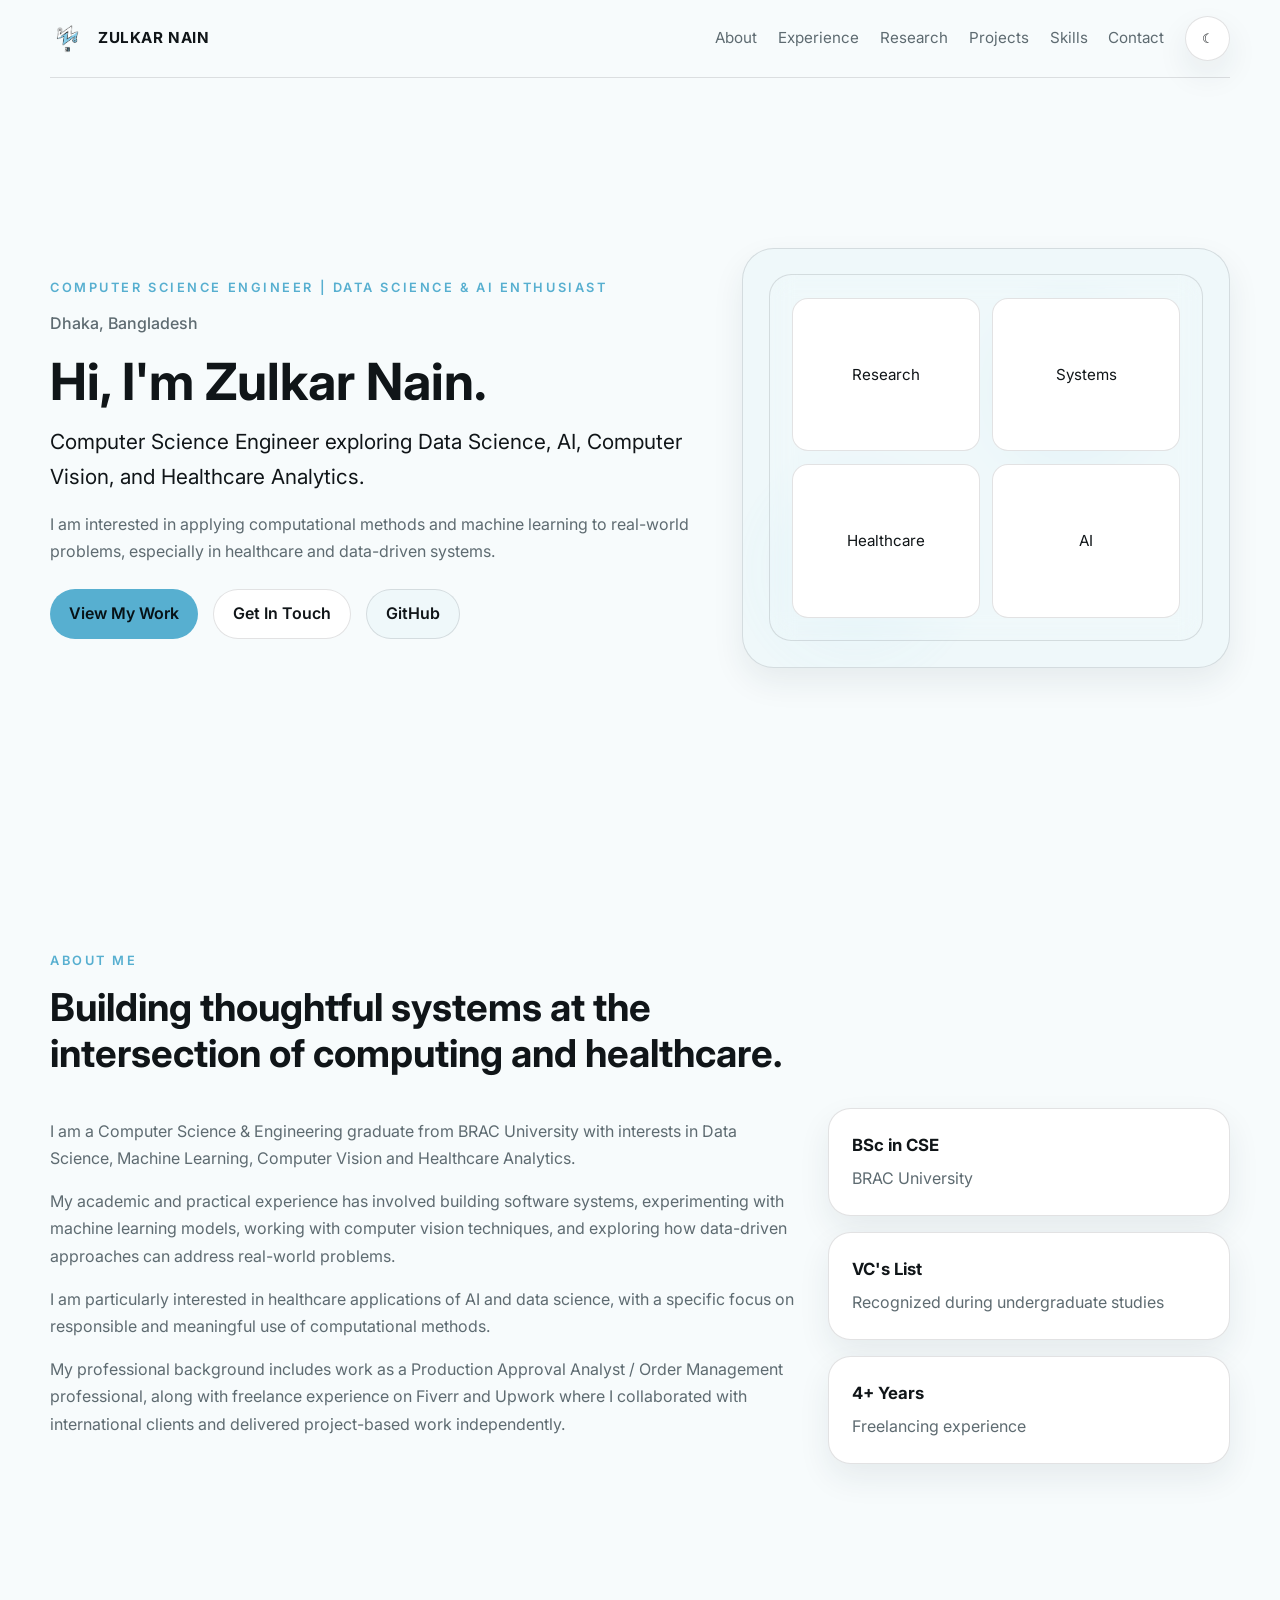
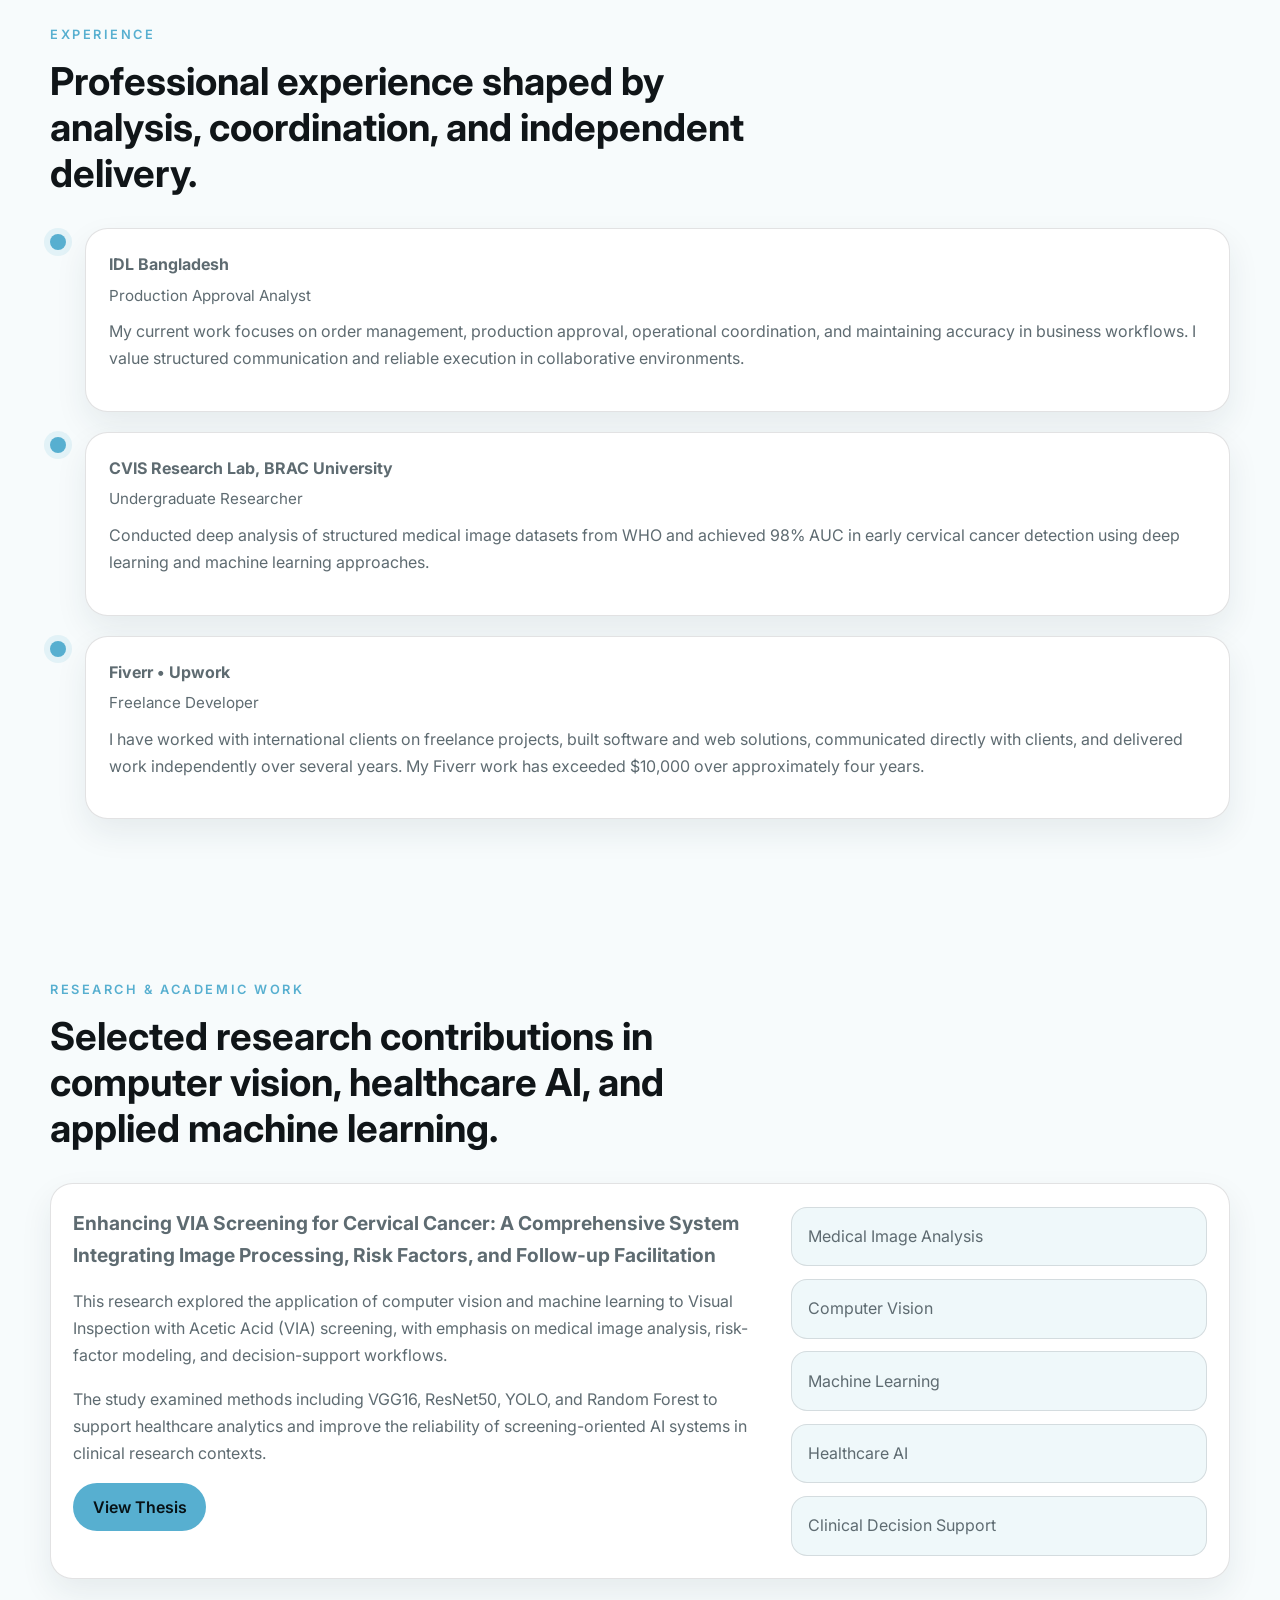
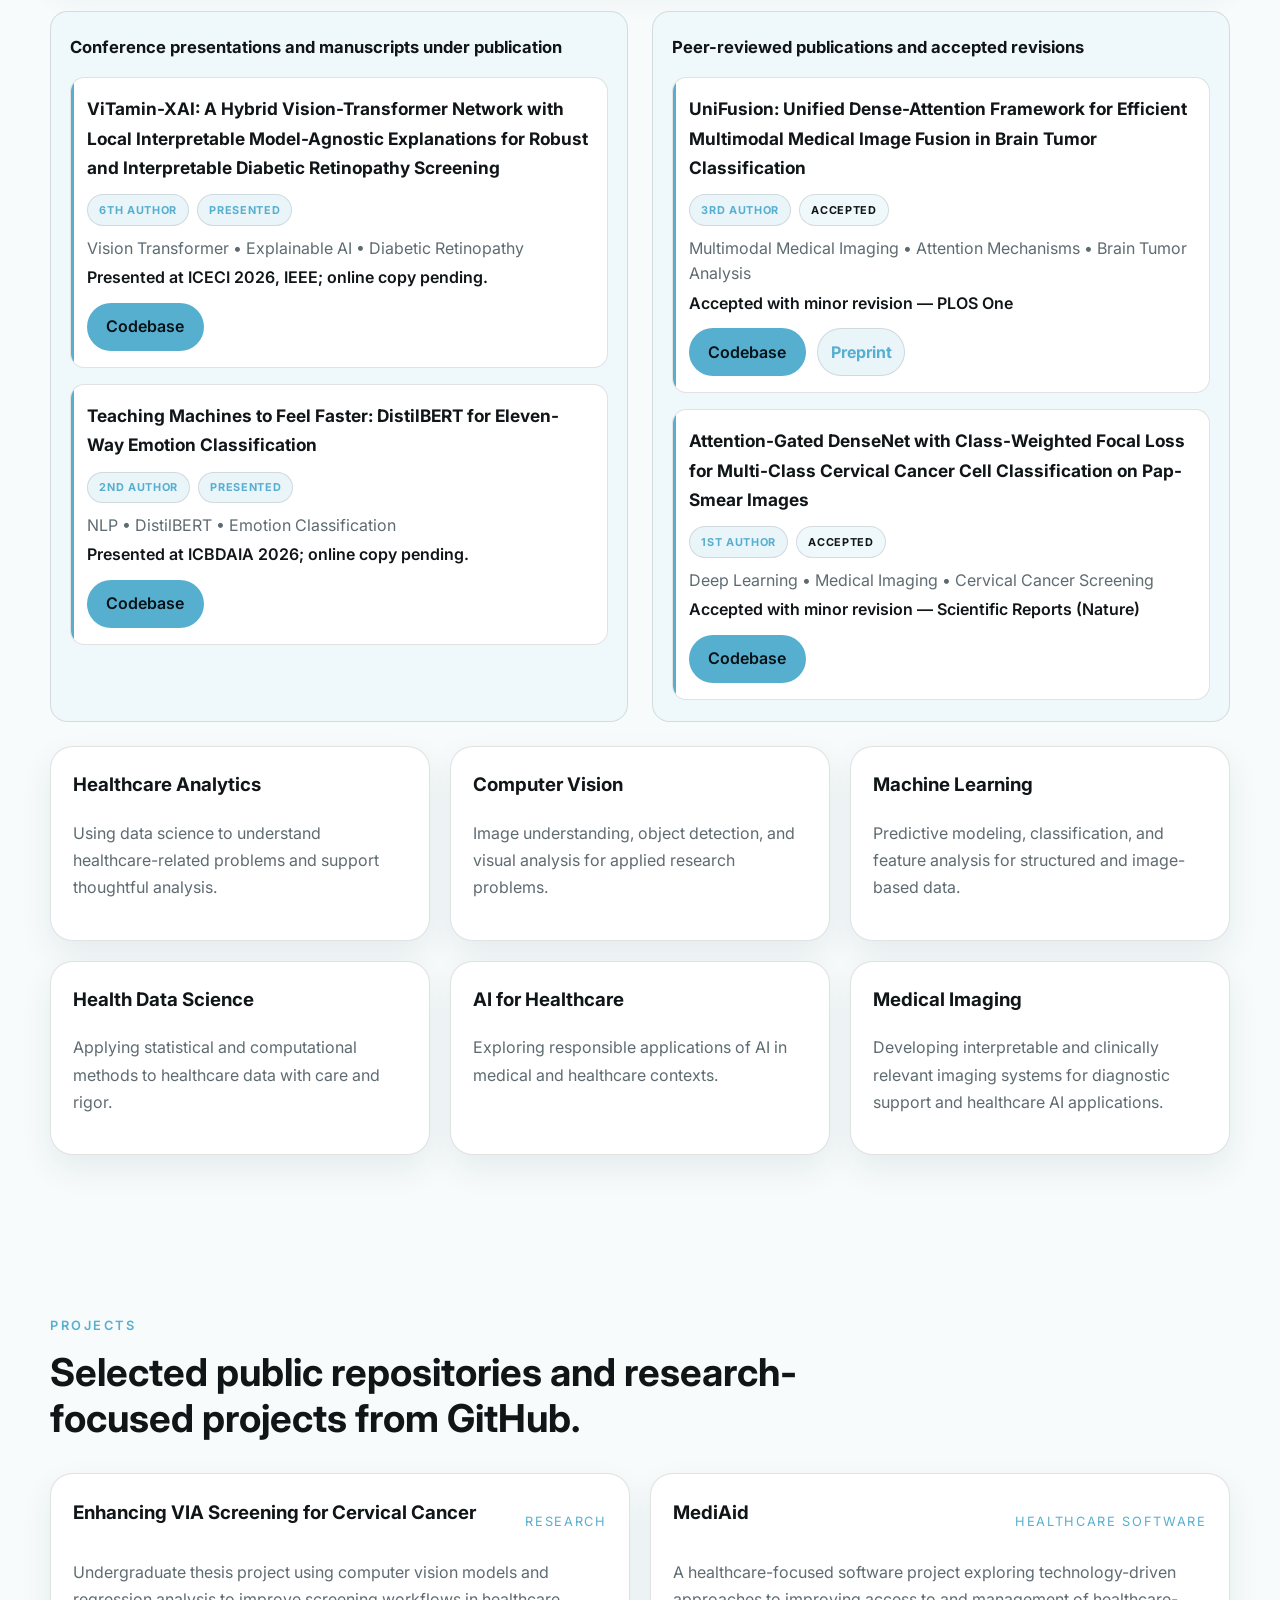
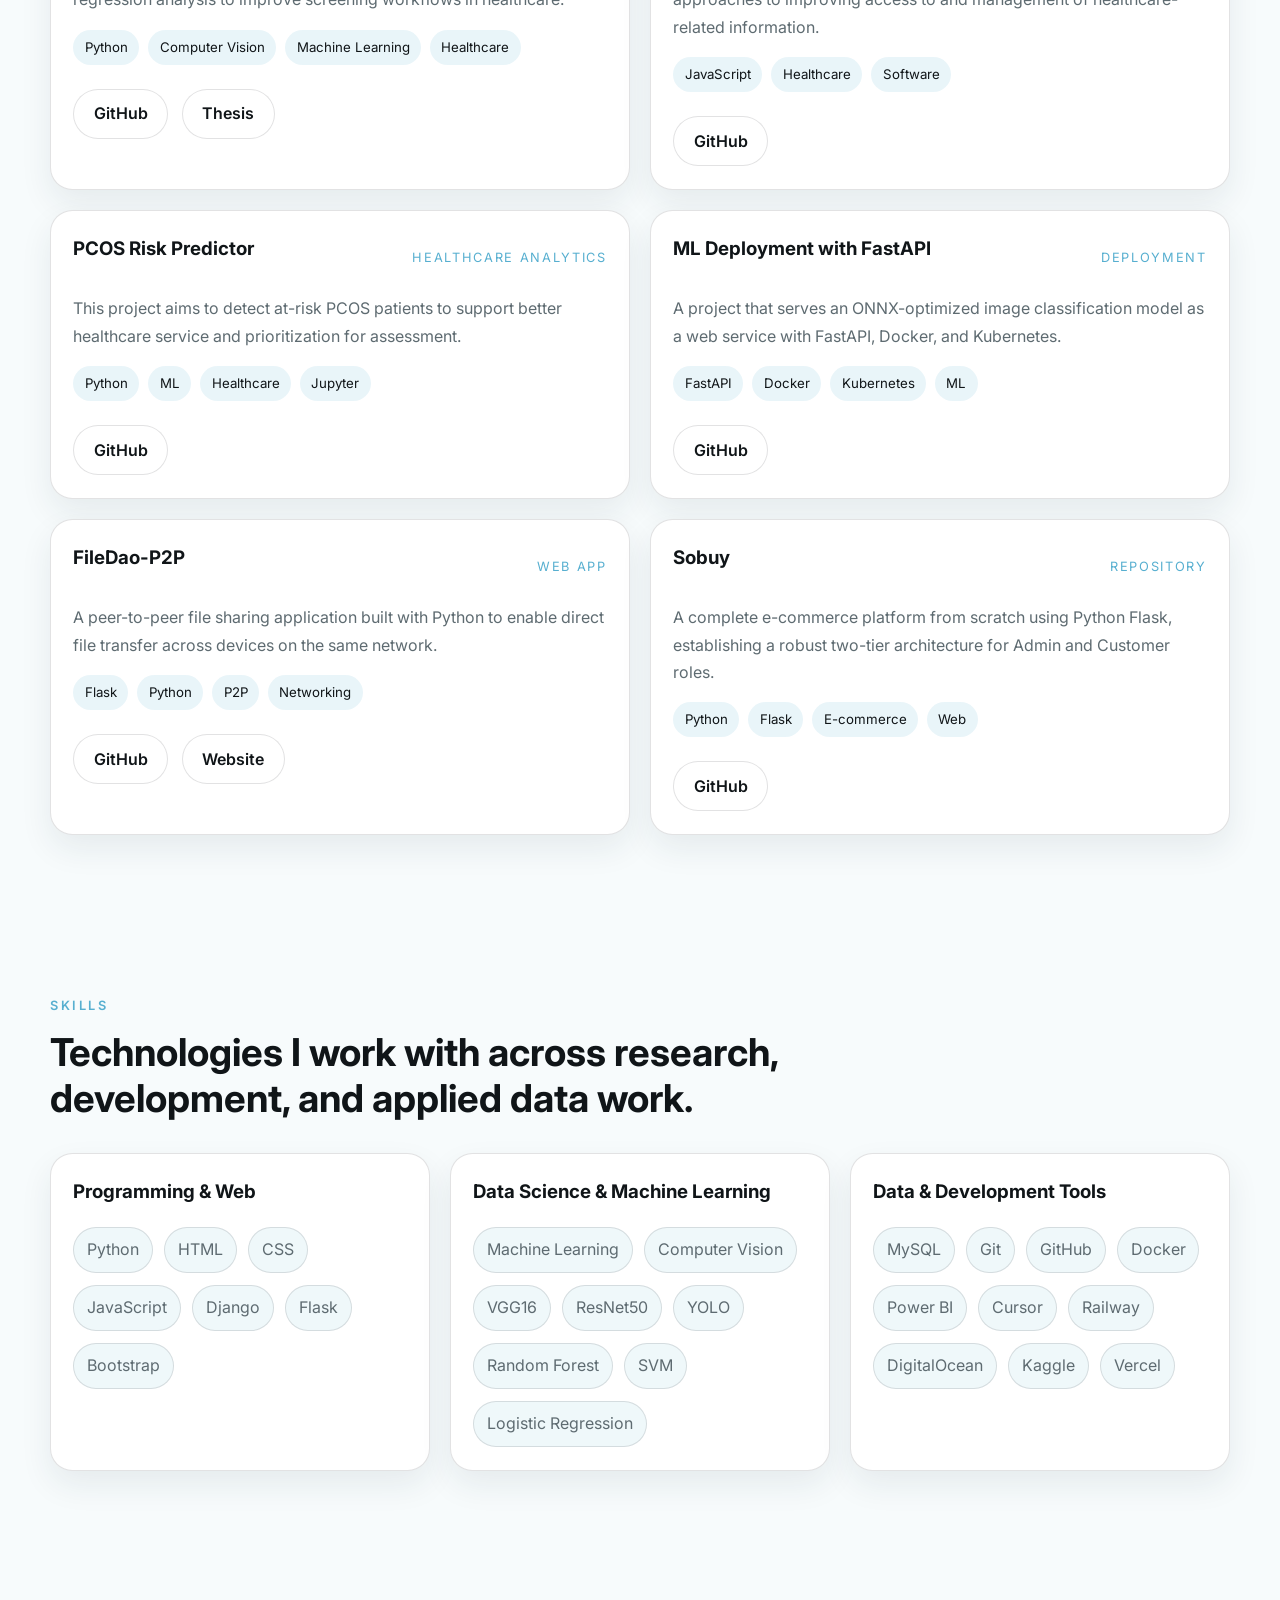
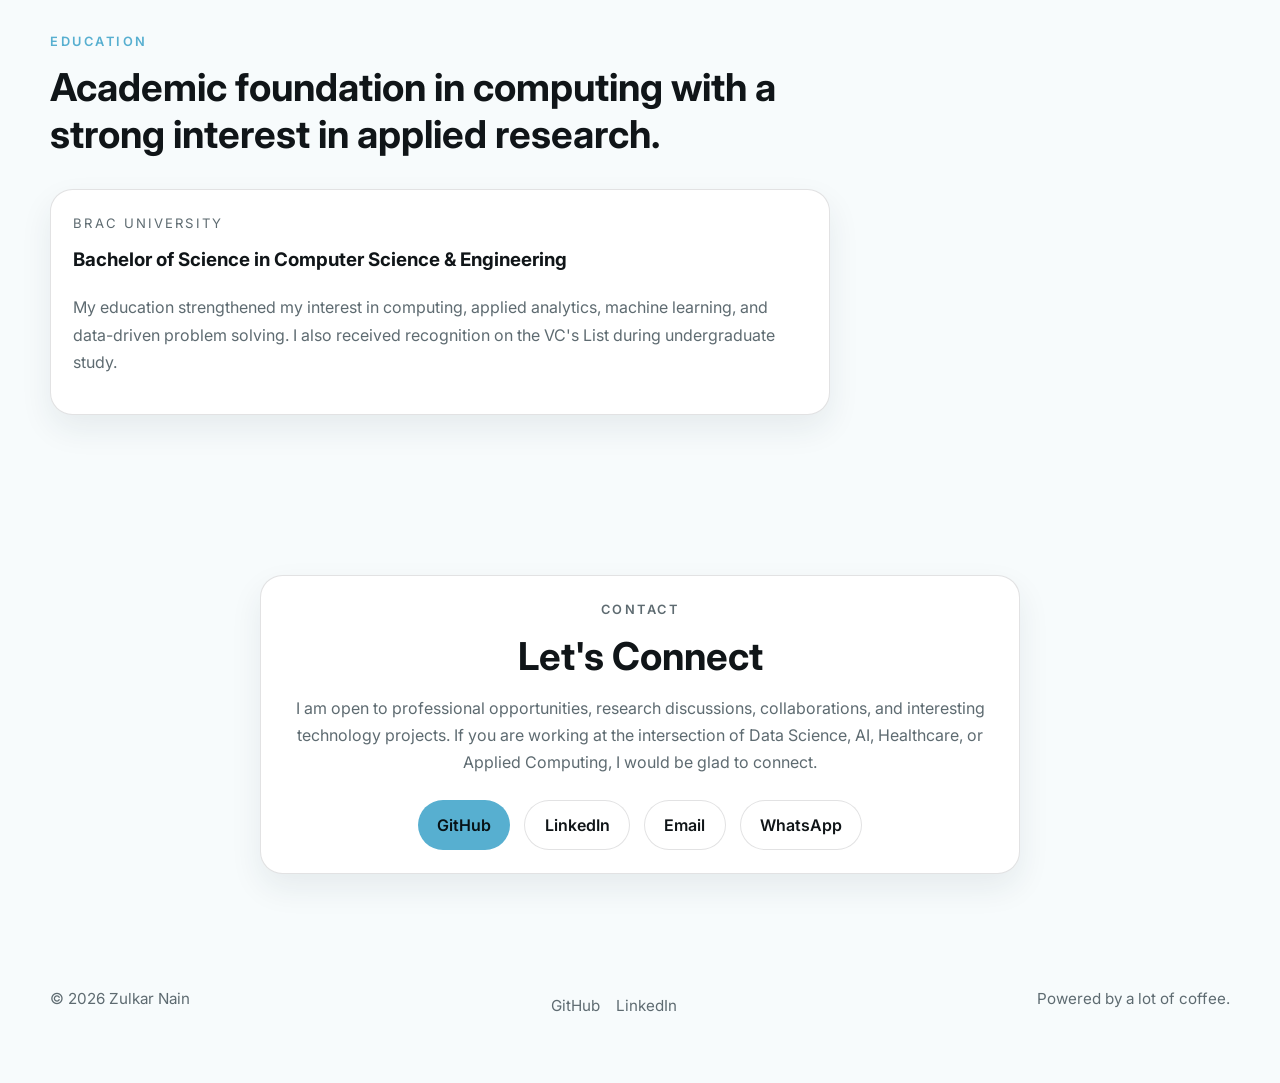
==== index.html @ 9cbb0bec "Minor bugs fixed" ====
<!DOCTYPE html>
<html lang="en">
  <head>

    <!-- Google tag (gtag.js) -->
    <script async src="https://www.googletagmanager.com/gtag/js?id=G-DD88MCBWYH"></script>

    <script>
      window.dataLayer = window.dataLayer || [];
      function gtag(){dataLayer.push(arguments);}
      gtag('js', new Date());
      gtag('config', 'G-DD88MCBWYH');
    </script>

    <meta charset="UTF-8" />
    <meta name="viewport" content="width=device-width, initial-scale=1.0" />
    <meta name="description" content="Personal portfolio of Zulkar Nain, a Computer Science Engineer interested in Data Science, Artificial Intelligence, Computer Vision and Healthcare Analytics." />
    <meta name="author" content="Zulkar Nain" />
    <meta name="robots" content="index,follow" />
    <meta name="theme-color" content="#0d1113" />
    <meta property="og:title" content="Zulkar Nain — Computer Science Engineer | Data Science & AI" />
    <meta property="og:description" content="Personal portfolio of Zulkar Nain, a Computer Science Engineer interested in Data Science, Artificial Intelligence, Computer Vision and Healthcare Analytics." />
    <meta property="og:type" content="website" />
    <meta property="og:url" content="https://zulkarnain.online/" />
    <meta property="og:site_name" content="Zulkar Nain" />
    <meta property="og:image" content="https://zulkarnain.online/assets/og-image.png" />
    <meta property="og:image:secure_url" content="https://zulkarnain.online/assets/og-image.png" />
    <meta property="og:image:type" content="image/png" />
    <meta property="og:image:width" content="1200" />
    <meta property="og:image:height" content="630" />
    <meta property="og:image:alt" content="Zulkar Nain portfolio preview" />
    <meta name="twitter:card" content="summary_large_image" />
    <meta name="twitter:title" content="Zulkar Nain — Computer Science Engineer | Data Science & AI" />
    <meta name="twitter:description" content="Personal portfolio of Zulkar Nain, a Computer Science Engineer interested in Data Science, Artificial Intelligence, Computer Vision and Healthcare Analytics." />
    <meta name="twitter:image" content="https://zulkarnain.online/assets/og-image.png" />
    <meta name="twitter:image:alt" content="Zulkar Nain portfolio preview" />
    <link rel="canonical" href="https://zulkarnain.online/" />
    <link rel="icon" type="image/png" href="assets/icons/zn-icon.png" />
    <link rel="apple-touch-icon" href="assets/icons/zn-icon.png" />
    <link rel="shortcut icon" href="assets/icons/zn-icon.png" />
    <link rel="preconnect" href="https://fonts.googleapis.com" />
    <link rel="preconnect" href="https://fonts.gstatic.com" crossorigin />
    <link href="https://fonts.googleapis.com/css2?family=Inter:wght@400;500;600;700;800&display=swap" rel="stylesheet" />
    <title>Zulkar Nain — Computer Science Engineer | Data Science & AI</title>
    <link rel="stylesheet" href="style.css" />
    <script type="application/ld+json">
      {
        "@context": "https://schema.org",
        "@type": "Person",
        "name": "Zulkar Nain",
        "jobTitle": "Computer Science Engineer",
        "description": "Computer Science Engineer interested in Data Science, Artificial Intelligence, Computer Vision and Healthcare Analytics.",
        "url": "https://zulkarnain.online/",
        "alumniOf": {
          "@type": "CollegeOrUniversity",
          "name": "BRAC University"
        },
        "knowsAbout": [
          "Data Science",
          "Machine Learning",
          "Artificial Intelligence",
          "Computer Vision",
          "Healthcare Analytics"
        ]
      }
    </script>
  </head>
  <body>
    <div class="site-shell">
      <header class="site-header">
        <a class="brand" href="#top" aria-label="Go to top of the page">
          <img class="brand__mark" src="assets/icons/zn-icon.png" alt="Zulkar Nain logo" />
          <span>Zulkar Nain</span>
        </a>
        <button class="menu-toggle" type="button" aria-expanded="false" aria-controls="site-nav" aria-label="Toggle navigation">
          <span></span>
          <span></span>
          <span></span>
        </button>
        <nav class="site-nav" id="site-nav" aria-label="Primary navigation">
          <a href="#about">About</a>
          <a href="#experience">Experience</a>
          <a href="#research">Research</a>
          <a href="#projects">Projects</a>
          <a href="#skills">Skills</a>
          <a href="#contact">Contact</a>
          <button class="theme-toggle" type="button" aria-label="Toggle theme">
            <span class="theme-toggle__icon">☀︎</span>
          </button>
        </nav>
      </header>

      <main id="main-content" tabindex="-1">
        <section class="hero section">
          <div class="hero__content fade-in">
            <p class="eyebrow">Computer Science Engineer | Data Science &amp; AI Enthusiast</p>
            <p class="hero__location">Dhaka, Bangladesh</p>
            <h1>Hi, I'm Zulkar Nain.</h1>
            <p class="hero__lead">Computer Science Engineer exploring Data Science, AI, Computer Vision, and Healthcare Analytics.</p>
            <p class="hero__description">
              I am interested in applying computational methods and machine learning to real-world problems, especially in healthcare and data-driven systems.
            </p>
            <div class="hero__actions">
              <a class="button button--primary" href="#research">View My Work</a>
              <a class="button button--ghost" href="#contact">Get In Touch</a>
              <a class="button button--icon" href="https://github.com/zulkar-nain" target="_blank" rel="noreferrer">GitHub</a>
            </div>
          </div>
          <div class="hero__art fade-in" aria-hidden="true">
            <div class="orb orb--one"></div>
            <div class="orb orb--two"></div>
            <div class="grid-card">
              <div class="grid-card__inner">
                <span>Research</span>
                <span>Systems</span>
                <span>Healthcare</span>
                <span>AI</span>
              </div>
            </div>
          </div>
        </section>

        <section id="about" class="section about">
          <div class="section-heading fade-in">
            <p class="eyebrow">About Me</p>
            <h2>Building thoughtful systems at the intersection of computing and healthcare.</h2>
          </div>
          <div class="about__content">
            <div class="about__text fade-in">
              <p>
                I am a Computer Science &amp; Engineering graduate from BRAC University with interests in Data Science, Machine Learning, Computer Vision and Healthcare Analytics.
              </p>
              <p>
                My academic and practical experience has involved building software systems, experimenting with machine learning models, working with computer vision techniques, and exploring how data-driven approaches can address real-world problems.
              </p>
              <p>
                I am particularly interested in healthcare applications of AI and data science, with a specific focus on responsible and meaningful use of computational methods.
              </p>
              <p>
                My professional background includes work as a Production Approval Analyst / Order Management professional, along with freelance experience on Fiverr and Upwork where I collaborated with international clients and delivered project-based work independently.
              </p>
            </div>
            <div class="about__stats fade-in" aria-label="Key achievements">
              <article>
                <h3>BSc in CSE</h3>
                <p>BRAC University</p>
              </article>
              <article>
                <h3>VC's List</h3>
                <p>Recognized during undergraduate studies</p>
              </article>
              <article>
                <h3>4+ Years</h3>
                <p>Freelancing experience</p>
              </article>

            </div>
          </div>
        </section>

        <section id="experience" class="section experience">
          <div class="section-heading fade-in">
            <p class="eyebrow">Experience</p>
            <h2>Professional experience shaped by analysis, coordination, and independent delivery.</h2>
          </div>
          <div class="timeline">
            <article class="timeline__item fade-in">
              <div class="timeline__marker"></div>
              <div class="timeline__content">
                <p class="timeline__role">IDL Bangladesh</p>
                <p class="timeline__meta">Production Approval Analyst</p>
                <p>
                  My current work focuses on order management, production approval, operational coordination, and maintaining accuracy in business workflows. I value structured communication and reliable execution in collaborative environments.
                </p>
              </div>
            </article>
            <article class="timeline__item fade-in">
              <div class="timeline__marker"></div>
              <div class="timeline__content">
                <p class="timeline__role">CVIS Research Lab, BRAC University</p>
                <p class="timeline__meta">Undergraduate Researcher</p>
                <p>
                  Conducted deep analysis of structured medical image datasets from WHO and achieved 98% AUC in early cervical cancer detection using deep learning and machine learning approaches.
                </p>
              </div>
            </article>
            <article class="timeline__item fade-in">
              <div class="timeline__marker"></div>
              <div class="timeline__content">
                <p class="timeline__role">Fiverr • Upwork</p>
                <p class="timeline__meta">Freelance Developer</p>
                <p>
                  I have worked with international clients on freelance projects, built software and web solutions, communicated directly with clients, and delivered work independently over several years. My Fiverr work has exceeded $10,000 over approximately four years.
                </p>
              </div>
            </article>
          </div>
        </section>

        <section id="research" class="section research">
          <div class="section-heading fade-in">
            <p class="eyebrow">Research &amp; Academic Work</p>
            <h2>Selected research contributions in computer vision, healthcare AI, and applied machine learning.</h2>
          </div>
          <div class="research__hero fade-in">
            <div class="research__text">
              <p class="research__title">Enhancing VIA Screening for Cervical Cancer: A Comprehensive System Integrating Image Processing, Risk Factors, and Follow-up Facilitation</p>
              <p>
                This research explored the application of computer vision and machine learning to Visual Inspection with Acetic Acid (VIA) screening, with emphasis on medical image analysis, risk-factor modeling, and decision-support workflows.
              </p>
              <p>
                The study examined methods including VGG16, ResNet50, YOLO, and Random Forest to support healthcare analytics and improve the reliability of screening-oriented AI systems in clinical research contexts.
              </p>
              <a class="button button--primary" href="https://hdl.handle.net/10361/25092" target="_blank" rel="noreferrer">View Thesis</a>
            </div>
            <div class="research__pillars" aria-label="Research focus areas">
              <div>Medical Image Analysis</div>
              <div>Computer Vision</div>
              <div>Machine Learning</div>
              <div>Healthcare AI</div>
              <div>Clinical Decision Support</div>
            </div>
          </div>

          <div class="research__publications fade-in">
            <div class="publication-group">
              <h3>Conference presentations and manuscripts under publication</h3>
              <ul class="publication-list">
                <li>
                  <div class="publication-item__header">
                    <strong>ViTamin-XAI: A Hybrid Vision-Transformer Network with Local Interpretable Model-Agnostic Explanations for Robust and Interpretable Diabetic Retinopathy Screening</strong>
                    <div class="publication-item__meta">
                      <span class="publication-item__role">6th Author</span>
                      <span class="publication-item__status">Presented</span>
                    </div>
                  </div>
                  <p>Vision Transformer • Explainable AI • Diabetic Retinopathy</p>
                  <em>Presented at ICECI 2026, IEEE; online copy pending.</em>
                  <div class="publication-item__actions">
                    <a class="button button--primary" href="https://github.com/zulkar-nain/Diabetic-Retinopathy-Screening" target="_blank" rel="noreferrer">Codebase</a>
                  </div>
                </li>
                <li>
                  <div class="publication-item__header">
                    <strong>Teaching Machines to Feel Faster: DistilBERT for Eleven-Way Emotion Classification</strong>
                    <div class="publication-item__meta">
                      <span class="publication-item__role">2nd Author</span>
                      <span class="publication-item__status">Presented</span>
                    </div>
                  </div>
                  <p>NLP • DistilBERT • Emotion Classification</p>
                  <em>Presented at ICBDAIA 2026; online copy pending.</em>
                  <div class="publication-item__actions">
                    <a class="button button--primary" href="https://github.com/zulkar-nain/Eleven-Way-Emotion-Classification" target="_blank" rel="noreferrer">Codebase</a>
                  </div>
                </li>
              </ul>
            </div>

            <div class="publication-group">
              <h3>Peer-reviewed publications and accepted revisions</h3>
              <ul class="publication-list">
                <li>
                  <div class="publication-item__header">
                    <strong>UniFusion: Unified Dense-Attention Framework for Efficient Multimodal Medical Image Fusion in Brain Tumor Classification</strong>
                    <div class="publication-item__meta">
                      <span class="publication-item__role">3rd Author</span>
                      <span class="publication-item__status publication-item__status--accepted">Accepted</span>
                    </div>
                  </div>
                  <p>Multimodal Medical Imaging • Attention Mechanisms • Brain Tumor Analysis</p>
                  <em>Accepted with minor revision — PLOS One</em>
                  <div class="publication-item__actions">
                    <a class="button button--primary" href="https://github.com/zulkar-nain/Unified-Dense-Attention-Framework" target="_blank" rel="noreferrer">Codebase</a>
                    <a href="https://www.researchgate.net/publication/410612940_UniFusion_Unified_dense-attention_framework_for_efficient_multimodal_medical_image_fusion_in_brain_tumor_classification" target="_blank" rel="noreferrer">Preprint</a>
                  </div>
                </li>
                <li>
                  <div class="publication-item__header">
                    <strong>Attention-Gated DenseNet with Class-Weighted Focal Loss for Multi-Class Cervical Cancer Cell Classification on Pap-Smear Images</strong>
                    <div class="publication-item__meta">
                      <span class="publication-item__role">1st Author</span>
                      <span class="publication-item__status publication-item__status--accepted">Accepted</span>
                    </div>
                  </div>
                  <p>Deep Learning • Medical Imaging • Cervical Cancer Screening</p>
                  <em>Accepted with minor revision — Scientific Reports (Nature)</em>
                  <div class="publication-item__actions">
                    <a class="button button--primary" href="https://github.com/zulkar-nain/Cervical-Cancer-Cell-Classification-on-Pap-Smear-Images" target="_blank" rel="noreferrer">Codebase</a>
                  </div>
                </li>
              </ul>
            </div>
          </div>
          <div class="research__stack">
            <div class="interest-grid">
            <article class="interest-card fade-in">
              <h3>Healthcare Analytics</h3>
              <p>Using data science to understand healthcare-related problems and support thoughtful analysis.</p>
            </article>
            <article class="interest-card fade-in">
              <h3>Computer Vision</h3>
              <p>Image understanding, object detection, and visual analysis for applied research problems.</p>
            </article>
            <article class="interest-card fade-in">
              <h3>Machine Learning</h3>
              <p>Predictive modeling, classification, and feature analysis for structured and image-based data.</p>
            </article>
            <article class="interest-card fade-in">
              <h3>Health Data Science</h3>
              <p>Applying statistical and computational methods to healthcare data with care and rigor.</p>
            </article>
            <article class="interest-card fade-in">
              <h3>AI for Healthcare</h3>
              <p>Exploring responsible applications of AI in medical and healthcare contexts.</p>
            </article>
            <article class="interest-card fade-in">
              <h3>Medical Imaging</h3>
              <p>Developing interpretable and clinically relevant imaging systems for diagnostic support and healthcare AI applications.</p>
            </article>
            </div>
          </div>
        </section>

        <section id="projects" class="section projects">
          <div class="section-heading fade-in">
            <p class="eyebrow">Projects</p>
            <h2>Selected public repositories and research-focused projects from GitHub.</h2>
          </div>
          <div class="project-grid">
            <article class="project-card fade-in">
              <div class="project-card__top">
                <h3>Enhancing VIA Screening for Cervical Cancer</h3>
                <span>Research</span>
              </div>
              <p>Undergraduate thesis project using computer vision models and regression analysis to improve screening workflows in healthcare.</p>
              <div class="project-card__tags">
                <span>Python</span><span>Computer Vision</span><span>Machine Learning</span><span>Healthcare</span>
              </div>
              <div class="project-card__actions">
                <a class="button button--ghost" href="https://github.com/zulkar-nain/Enhancing-VIA-screening-for-cervical-cancer" target="_blank" rel="noreferrer">GitHub</a>
                <a class="button button--ghost" href="https://hdl.handle.net/10361/25092" target="_blank" rel="noreferrer">Thesis</a>
              </div>
            </article>

            <article class="project-card fade-in">
              <div class="project-card__top">
                <h3>MediAid</h3>
                <span>Healthcare Software</span>
              </div>
              <p>A healthcare-focused software project exploring technology-driven approaches to improving access to and management of healthcare-related information.</p>
              <div class="project-card__tags">
                <span>JavaScript</span><span>Healthcare</span><span>Software</span>
              </div>
              <div class="project-card__actions">
                <a class="button button--ghost" href="https://github.com/zulkar-nain/MediAid" target="_blank" rel="noreferrer">GitHub</a>
              </div>
            </article>
            <article class="project-card fade-in">
              <div class="project-card__top">
                <h3>PCOS Risk Predictor</h3>
                <span>Healthcare Analytics</span>
              </div>
              <p>This project aims to detect at-risk PCOS patients to support better healthcare service and prioritization for assessment.</p>
              <div class="project-card__tags">
                <span>Python</span><span>ML</span><span>Healthcare</span><span>Jupyter</span>
              </div>
              <div class="project-card__actions">
                <a class="button button--ghost" href="https://github.com/zulkar-nain/PCOS-Risk-Predictor-Identifying-At-Risk-Individuals" target="_blank" rel="noreferrer">GitHub</a>
              </div>
            </article>
            <article class="project-card fade-in">
              <div class="project-card__top">
                <h3>ML Deployment with FastAPI</h3>
                <span>Deployment</span>
              </div>
              <p>A project that serves an ONNX-optimized image classification model as a web service with FastAPI, Docker, and Kubernetes.</p>
              <div class="project-card__tags">
                <span>FastAPI</span><span>Docker</span><span>Kubernetes</span><span>ML</span>
              </div>
              <div class="project-card__actions">
                <a class="button button--ghost" href="https://github.com/zulkar-nain/ml-deployment-k8s-fastapi" target="_blank" rel="noreferrer">GitHub</a>
              </div>
            </article>
            <article class="project-card fade-in">
              <div class="project-card__top">
                <h3>FileDao-P2P</h3>
                <span>Web App</span>
              </div>
              <p>A peer-to-peer file sharing application built with Python to enable direct file transfer across devices on the same network.</p>
              <div class="project-card__tags">
                <span>Flask</span><span>Python</span><span>P2P</span><span>Networking</span>
              </div>
              <div class="project-card__actions">
                <a class="button button--ghost" href="https://github.com/zulkar-nain/FileDao-P2P" target="_blank" rel="noreferrer">GitHub</a>
                <a class="button button--ghost" href="https://filedao.online/" target="_blank" rel="noreferrer">Website</a>
              </div>
            </article>
            <article class="project-card fade-in">
              <div class="project-card__top">
                <h3>Sobuy</h3>
                <span>Repository</span>
              </div>
              <p>A complete e-commerce platform from scratch using Python Flask, establishing a robust two-tier architecture for Admin and Customer roles.</p>
              <div class="project-card__tags">
                <span>Python</span><span>Flask</span><span>E-commerce</span><span>Web</span>
              </div>
              <div class="project-card__actions">
                <a class="button button--ghost" href="https://github.com/zulkar-nain/sobuy" target="_blank" rel="noreferrer">GitHub</a>
              </div>
            </article>
          </div>
        </section>

        <section id="skills" class="section skills">
          <div class="section-heading fade-in">
            <p class="eyebrow">Skills</p>
            <h2>Technologies I work with across research, development, and applied data work.</h2>
          </div>
          <div class="skills__grid">
            <article class="skill-group fade-in">
              <h3>Programming &amp; Web</h3>
              <ul>
                <li>Python</li>
                <li>HTML</li>
                <li>CSS</li>
                <li>JavaScript</li>
                <li>Django</li>
                <li>Flask</li>
                <li>Bootstrap</li>
              </ul>
            </article>
            <article class="skill-group fade-in">
              <h3>Data Science &amp; Machine Learning</h3>
              <ul>
                <li>Machine Learning</li>
                <li>Computer Vision</li>
                <li>VGG16</li>
                <li>ResNet50</li>
                <li>YOLO</li>
                <li>Random Forest</li>
                <li>SVM</li>
                <li>Logistic Regression</li>
              </ul>
            </article>
            <article class="skill-group fade-in">
              <h3>Data &amp; Development Tools</h3>
              <ul>
                <li>MySQL</li>
                <li>Git</li>
                <li>GitHub</li>
                <li>Docker</li>
                <li>Power BI</li>
                <li>Cursor</li>
                <li>Railway</li>
                <li>DigitalOcean</li>
                <li>Kaggle</li>
                <li>Vercel</li>
              </ul>
            </article>
          </div>
        </section>

        <section class="section education">
          <div class="section-heading fade-in">
            <p class="eyebrow">Education</p>
            <h2>Academic foundation in computing with a strong interest in applied research.</h2>
          </div>
          <article class="education-card fade-in">
            <p class="education-card__school">BRAC University</p>
            <h3>Bachelor of Science in Computer Science &amp; Engineering</h3>
            <p>
              My education strengthened my interest in computing, applied analytics, machine learning, and data-driven problem solving. I also received recognition on the VC's List during undergraduate study.
            </p>
          </article>
        </section>

        <section id="contact" class="section contact">
          <div class="contact__card fade-in">
            <p class="eyebrow">Contact</p>
            <h2>Let's Connect</h2>
            <p>
              I am open to professional opportunities, research discussions, collaborations, and interesting technology projects. If you are working at the intersection of Data Science, AI, Healthcare, or Applied Computing, I would be glad to connect.
            </p>
            <div class="contact__actions">
              <a class="button button--primary" href="https://github.com/zulkar-nain" target="_blank" rel="noreferrer">GitHub</a>
              <a class="button button--ghost" href="https://www.linkedin.com/in/zulkarnain-/" target="_blank" rel="noreferrer" aria-label="LinkedIn profile link">LinkedIn</a>
              <a class="button button--ghost" href="mailto:mail.zulkar@gmail.com">Email</a>
              <button class="button button--ghost" id="whatsapp-reveal" type="button" aria-expanded="false">WhatsApp</button>
              <a class="button button--ghost whatsapp-number" id="whatsapp-number" href="https://wa.me/8801981668284" target="_blank" rel="noreferrer" aria-hidden="true">+8801981668284</a>
            </div>
          </div>
        </section>
      </main>

      <footer class="site-footer">
        <p>© <span id="year"></span> Zulkar Nain</p>
        <div>
          <a href="https://github.com/zulkar-nain" target="_blank" rel="noreferrer">GitHub</a>
          <a href="https://www.linkedin.com/in/zulkarnain-/" target="_blank" rel="noreferrer" aria-label="LinkedIn profile link">LinkedIn</a>
        </div>
        <p>Powered by a lot of coffee.</p>
      </footer>
    </div>
    <script src="script.js"></script>
  </body>
</html>
---- style.css ----
:root {
  --bg: #0d1113;
  --bg-alt: #141b1f;
  --card: #182126;
  --card-strong: #202b31;
  --text: #f5f8f9;
  --muted: #a8b6bc;
  --border: rgba(245, 248, 249, 0.14);
  --accent: #80c9e5;
  --accent-ink: #0d171b;
  --accent-soft: rgba(128, 201, 229, 0.14);
  --shadow: 0 14px 32px rgba(0, 0, 0, 0.2);
  color-scheme: dark;
}

body[data-theme="light"] {
  --bg: #f7fbfc;
  --bg-alt: #edf6f8;
  --card: #ffffff;
  --card-strong: #eff8fa;
  --text: #101518;
  --muted: #5e6b71;
  --border: rgba(16, 21, 24, 0.12);
  --accent: #57afd0;
  --accent-ink: #071216;
  --accent-soft: rgba(87, 175, 208, 0.13);
  --shadow: 0 14px 32px rgba(20, 54, 66, 0.08);
  color-scheme: light;
}

* {
  box-sizing: border-box;
}

html {
  scroll-behavior: smooth;
}

body {
  margin: 0;
  font-family: "Inter", sans-serif;
  background: var(--bg);
  color: var(--text);
  line-height: 1.7;
  min-height: 100vh;
  overflow-x: hidden;
}

img {
  max-width: 100%;
  display: block;
}

a {
  color: inherit;
  text-decoration: none;
}

button,
a {
  transition: transform 180ms ease, box-shadow 180ms ease, background 180ms ease, color 180ms ease, border-color 180ms ease;
}

button:focus-visible,
a:focus-visible {
  outline: none;
  box-shadow: 0 0 0 2px var(--accent);
}

.site-shell {
  width: min(1180px, calc(100% - 2rem));
  margin: 0 auto;
  padding-bottom: 3rem;
}

.site-header {
  position: sticky;
  top: 0;
  z-index: 1000;
  display: flex;
  justify-content: space-between;
  align-items: center;
  padding: 1rem 0;
  backdrop-filter: blur(18px);
  background: color-mix(in srgb, var(--bg) 92%, transparent);
  border-bottom: 1px solid var(--border);
}

body[data-theme="light"] .site-header {
  background: color-mix(in srgb, var(--bg) 92%, transparent);
}

.brand {
  display: inline-flex;
  align-items: center;
  gap: 0.75rem;
  font-weight: 700;
  letter-spacing: 0.04em;
  text-transform: uppercase;
  font-size: 0.95rem;
}

.brand__mark {
  width: 2.25rem;
  height: 2.25rem;
  border-radius: 0.8rem;
  object-fit: contain;
  display: block;
  filter: none;
}

.site-nav {
  display: flex;
  align-items: center;
  gap: 1.3rem;
}

.site-nav a {
  color: var(--muted);
  font-size: 0.95rem;
}

.site-nav a:hover,
.site-nav a:focus-visible {
  color: var(--text);
}

.theme-toggle,
.menu-toggle {
  border: 1px solid var(--border);
  background: var(--card);
  color: var(--text);
  border-radius: 999px;
  width: 2.8rem;
  height: 2.8rem;
  display: grid;
  place-items: center;
  cursor: pointer;
  box-shadow: var(--shadow);
}

.theme-toggle:hover,
.menu-toggle:hover {
  transform: translateY(-1px);
}

.menu-toggle {
  display: none;
  padding: 0;
}

.menu-toggle span {
  display: block;
  width: 1.1rem;
  height: 2px;
  background: currentColor;
  margin: 0.18rem 0;
  border-radius: 999px;
}

.section {
  padding: 5rem 0;
  scroll-margin-top: 90px;
}

.hero {
  min-height: 88vh;
  display: grid;
  grid-template-columns: 1.15fr 0.85fr;
  gap: 2rem;
  align-items: center;
  padding-top: 3rem;
}

.eyebrow {
  text-transform: uppercase;
  letter-spacing: 0.2em;
  font-size: 0.8rem;
  color: var(--accent);
  font-weight: 600;
  margin: 0 0 0.75rem;
}

.hero__location {
  color: var(--muted);
  margin-bottom: 1rem;
  font-weight: 500;
}

h1,
h2,
h3,
p {
  margin-top: 0;
}

h1 {
  font-size: clamp(2.3rem, 4vw, 4.2rem);
  line-height: 1.06;
  margin-bottom: 1rem;
}

h2 {
  font-size: clamp(1.8rem, 3vw, 2.5rem);
  line-height: 1.2;
  margin-bottom: 1rem;
}

.hero__lead {
  font-size: clamp(1.04rem, 2vw, 1.3rem);
  color: var(--text);
  margin-bottom: 1rem;
  max-width: 650px;
}

.hero__description,
.about__text p,
.timeline__content p,
.research__text p,
.contact__card p,
.education-card p,
.project-card p,
.interest-card p,
.skill-group li {
  color: var(--muted);
}

.hero__actions,
.contact__actions,
.project-card__actions {
  display: flex;
  flex-wrap: wrap;
  gap: 0.9rem;
  margin-top: 1.5rem;
}

.contact__actions {
  justify-content: center;
}

.button {
  display: inline-flex;
  align-items: center;
  justify-content: center;
  padding: 0.9rem 1.2rem;
  border-radius: 999px;
  border: 1px solid var(--border);
  background: transparent;
  color: inherit;
  font: inherit;
  font-weight: 600;
  line-height: 1.2;
  cursor: pointer;
}

.button:hover,
.button:focus-visible {
  transform: translateY(-2px);
  box-shadow: var(--shadow);
}

.button--primary {
  background: var(--accent);
  border: none;
  color: var(--accent-ink);
}

.button--ghost {
  background: var(--card);
}

.whatsapp-number {
  display: none;
}

.whatsapp-number.is-visible {
  display: inline-flex;
}

.button--icon {
  background: var(--card-strong);
}

.hero__art {
  position: relative;
  min-height: 420px;
  border-radius: 2rem;
  background: var(--card-strong);
  border: 1px solid var(--border);
  box-shadow: var(--shadow);
  overflow: hidden;
}

.orb {
  position: absolute;
  border-radius: 50%;
  filter: blur(10px);
  opacity: 0.8;
  animation: drift 10s ease-in-out infinite alternate;
}

.orb--one {
  width: 220px;
  height: 220px;
  background: radial-gradient(circle, rgba(128, 201, 229, 0.16), transparent 70%);
  top: 2rem;
  right: 3rem;
}

.orb--two {
  width: 260px;
  height: 260px;
  background: radial-gradient(circle, rgba(128, 201, 229, 0.1), transparent 70%);
  bottom: -2rem;
  left: -1rem;
}

.grid-card {
  position: absolute;
  inset: 1.6rem;
  border: 1px solid var(--border);
  border-radius: 1.4rem;
  background: rgba(255, 255, 255, 0.03);
  backdrop-filter: blur(12px);
}

.grid-card__inner {
  display: grid;
  grid-template-columns: repeat(2, 1fr);
  gap: 0.8rem;
  padding: 1.4rem;
  height: 100%;
}

.grid-card__inner span {
  display: grid;
  place-items: center;
  border-radius: 1rem;
  border: 1px solid var(--border);
  font-size: 0.95rem;
  color: var(--text);
  background: var(--card);
}

.section-heading {
  max-width: 750px;
  margin-bottom: 2rem;
}

.about__content {
  display: grid;
  grid-template-columns: 1.3fr 0.7fr;
  gap: 2rem;
  align-items: stretch;
}

.about__text {
  display: flex;
  flex-direction: column;
  justify-content: center;
}

.about__text p {
  margin-bottom: 1rem;
}

.about__stats {
  display: grid;
  gap: 1rem;
  align-content: center;
}

.about__stats article,
.timeline__content,
.research__hero,
.project-card,
.skill-group,
.education-card,
.contact__card,
.interest-card {
  background: var(--card);
  border: 1px solid var(--border);
  box-shadow: var(--shadow);
  border-radius: 1.4rem;
  padding: 1.4rem;
  transition: transform 220ms ease, border-color 220ms ease, box-shadow 220ms ease;
}

.about__stats article {
  display: flex;
  flex-direction: column;
  justify-content: center;
  min-height: 108px;
}

.about__stats article:hover,
.timeline__content:hover,
.research__hero:hover,
.project-card:hover,
.skill-group:hover,
.education-card:hover,
.contact__card:hover,
.interest-card:hover {
  transform: translateY(-4px);
  border-color: var(--accent);
  box-shadow: var(--shadow);
}

.about__stats h3 {
  font-size: 1.05rem;
  margin-bottom: 0.35rem;
}

.about__stats p {
  margin: 0;
  color: var(--muted);
}

.timeline {
  display: grid;
  gap: 1.25rem;
}

.timeline__item {
  display: grid;
  grid-template-columns: 1.2rem 1fr;
  gap: 1rem;
  align-items: start;
}

.timeline__marker {
  width: 1rem;
  height: 1rem;
  border-radius: 50%;
  background: var(--accent);
  margin-top: 0.35rem;
  box-shadow: 0 0 0 6px var(--accent-soft);
}

.timeline__role {
  font-weight: 700;
  margin-bottom: 0.25rem;
  color: var(--text);
}

.timeline__meta {
  color: var(--accent);
  margin-bottom: 0.6rem;
  font-size: 0.95rem;
}

.research__hero {
  display: grid;
  grid-template-columns: 1.25fr 0.75fr;
  gap: 1.5rem;
  margin-bottom: 1.5rem;
}

.research__stack {
  display: grid;
  gap: 1.25rem;
}

.research__title {
  font-size: 1.2rem;
  font-weight: 700;
  margin-bottom: 1rem;
  color: var(--text);
}

.research__publications {
  display: grid;
  grid-template-columns: repeat(2, minmax(0, 1fr));
  gap: 1.5rem;
  margin: 2rem 0 1.5rem;
}

.publication-group {
  padding: 1.3rem 1.2rem;
  border-radius: 1.1rem;
  background: var(--card-strong);
  border: 1px solid var(--border);
}

.publication-group h3 {
  margin: 0 0 1rem;
  font-size: 1.04rem;
  color: var(--text);
  font-weight: 700;
  text-transform: none;
}

.publication-list {
  list-style: none;
  padding: 0;
  margin: 0;
  display: grid;
  gap: 1rem;
}

.publication-list li {
  padding: 1rem;
  border-radius: 0.9rem;
  background: var(--card);
  border: 1px solid var(--border);
  box-shadow: none;
  position: relative;
  overflow: hidden;
}

.publication-list li::before {
  content: "";
  position: absolute;
  inset: 0 auto 0 0;
  width: 3px;
  background: var(--accent);
}

.publication-item__header {
  display: flex;
  align-items: center;
  justify-content: space-between;
  gap: 0.75rem;
  margin-bottom: 0.6rem;
  flex-wrap: wrap;
}

.publication-item__header strong {
  color: var(--text);
  font-size: 1.08rem;
}

.publication-item__meta {
  display: flex;
  align-items: center;
  gap: 0.5rem;
  flex-wrap: wrap;
}

.publication-item__role,
.publication-item__status {
  display: inline-flex;
  align-items: center;
  justify-content: center;
  padding: 0.35rem 0.7rem;
  border-radius: 999px;
  font-size: 0.68rem;
  letter-spacing: 0.06em;
  text-transform: uppercase;
  font-weight: 700;
}

.publication-item__role {
  color: var(--accent);
  background: var(--accent-soft);
  border: 1px solid var(--border);
}

.publication-item__status {
  color: var(--accent);
  background: var(--accent-soft);
  border: 1px solid var(--border);
}

.publication-item__status--accepted {
  background: var(--card-strong);
  border-color: var(--border);
  color: var(--text);
}

.publication-list p,
.publication-list em {
  margin: 0.25rem 0 0;
  display: block;
  color: var(--muted);
  line-height: 1.6;
}

.publication-list p {
  color: var(--muted);
}

.publication-list em {
  color: var(--text);
  font-style: normal;
  font-weight: 600;
}

.publication-item__actions {
  display: flex;
  flex-wrap: wrap;
  gap: 0.7rem;
  margin-top: 0.75rem;
}

.publication-list a {
  display: inline-flex;
  align-items: center;
  justify-content: center;
  padding: 0.45rem 0.8rem;
  border-radius: 999px;
  color: var(--accent);
  text-decoration: none;
  font-weight: 700;
  background: var(--accent-soft);
  border: 1px solid var(--border);
}

.publication-list a:hover {
  text-decoration: none;
  background: var(--card-strong);
}

.publication-list a.button--primary {
  padding: 0.9rem 1.2rem;
  color: var(--accent-ink);
  font-weight: 600;
  background: var(--accent);
  border: none;
}

.publication-list a.button--primary:hover {
  background: var(--accent);
}

.research__pillars {
  display: grid;
  gap: 0.8rem;
}

.research__pillars div {
  padding: 0.95rem 1rem;
  border-radius: 1rem;
  background: var(--card-strong);
  border: 1px solid var(--border);
  color: var(--muted);
}

.interest-grid,
.project-grid,
.skills__grid {
  display: grid;
  gap: 1.25rem;
}

.interest-grid {
  grid-template-columns: repeat(3, minmax(0, 1fr));
  align-items: stretch;
}

.project-grid {
  grid-template-columns: repeat(2, minmax(0, 1fr));
}

.skills__grid {
  grid-template-columns: repeat(3, minmax(0, 1fr));
}

.project-card__top {
  display: flex;
  justify-content: space-between;
  align-items: center;
  gap: 1rem;
  margin-bottom: 0.75rem;
}

.project-card__top span {
  font-size: 0.8rem;
  color: var(--accent);
  text-transform: uppercase;
  letter-spacing: 0.13em;
}

.project-card__tags {
  display: flex;
  flex-wrap: wrap;
  gap: 0.6rem;
  margin: 1rem 0 1.2rem;
}

.project-card__tags span {
  padding: 0.4rem 0.7rem;
  border-radius: 999px;
  background: var(--accent-soft);
  color: var(--text);
  font-size: 0.83rem;
}

.skill-group ul {
  list-style: none;
  display: flex;
  flex-wrap: wrap;
  gap: 0.7rem;
  padding: 0;
  margin: 0;
}

.skill-group li {
  padding: 0.55rem 0.8rem;
  border-radius: 999px;
  background: var(--card-strong);
  border: 1px solid var(--border);
}

.education-card {
  max-width: 780px;
}

.education-card__school {
  color: var(--accent);
  text-transform: uppercase;
  letter-spacing: 0.16em;
  font-size: 0.82rem;
  margin-bottom: 0.6rem;
}

.contact__card {
  text-align: center;
  max-width: 760px;
  margin: 0 auto;
}

.site-footer {
  display: flex;
  justify-content: space-between;
  align-items: center;
  gap: 1rem;
  padding: 2rem 0 0.5rem;
  color: var(--muted);
  font-size: 0.95rem;
}

.site-footer div {
  display: flex;
  gap: 1rem;
}

.fade-in {
  opacity: 0;
  transform: translateY(20px);
  transition: opacity 550ms ease, transform 550ms ease;
}

.fade-in.visible {
  opacity: 1;
  transform: translateY(0);
}

@keyframes drift {
  from {
    transform: translate3d(0, 0, 0);
  }
  to {
    transform: translate3d(6px, -10px, 0);
  }
}

@media (max-width: 940px) {
  .hero,
  .about__content,
  .research__hero,
  .project-grid,
  .skills__grid,
  .interest-grid {
    grid-template-columns: 1fr;
  }

  .hero__art {
    min-height: 320px;
  }
}

@media (max-width: 760px) {
  .site-header {
    flex-wrap: wrap;
  }

  .menu-toggle {
    display: inline-grid;
  }

  .site-nav {
    width: 100%;
    flex-direction: column;
    align-items: flex-start;
    padding: 1rem;
    display: none;
    position: absolute;
    top: calc(100% + 0.65rem);
    left: 0;
    right: 0;
    background: var(--card);
    border: 1px solid var(--border);
    border-radius: 1rem;
    box-shadow: var(--shadow);
  }

  .site-nav.is-open {
    display: flex;
  }

  .site-nav .theme-toggle {
    margin-top: 0.35rem;
  }

  .section {
    padding: 4rem 0;
  }

  .site-footer {
    flex-direction: column;
    align-items: flex-start;
  }

  .research__publications {
    grid-template-columns: 1fr;
    gap: 1rem;
    margin-top: 1.5rem;
  }

  .publication-group {
    padding: 1rem;
    border-radius: 1rem;
  }

  .publication-group h3 {
    font-size: 0.98rem;
    line-height: 1.4;
  }

  .publication-list {
    gap: 0.8rem;
  }

  .publication-list li {
    padding: 0.9rem 0.85rem 0.9rem 1rem;
  }

  .publication-item__header {
    display: block;
  }

  .publication-item__header strong {
    display: block;
    font-size: 1rem;
    line-height: 1.45;
  }

  .publication-item__meta {
    margin-top: 0.75rem;
  }

  .publication-list p,
  .publication-list em {
    font-size: 0.92rem;
    line-height: 1.5;
  }

  .publication-item__actions a {
    min-height: 2.25rem;
  }
}

@media (max-width: 480px) {
  .site-shell {
    width: min(100% - 1.2rem, 1180px);
  }

  .hero {
    min-height: auto;
    padding-top: 1.5rem;
  }

  h1 {
    font-size: 2.2rem;
  }

  .hero__actions,
  .contact__actions {
    flex-direction: column;
    align-items: center;
  }

  .button {
    width: 100%;
  }

  .contact__actions .button {
    width: min(100%, 14rem);
  }
}

@media (prefers-reduced-motion: reduce) {
  html {
    scroll-behavior: auto;
  }

  *,
  *::before,
  *::after {
    animation-duration: 0.01ms !important;
    animation-iteration-count: 1 !important;
    transition-duration: 0.01ms !important;
    scroll-behavior: auto !important;
  }

  .fade-in {
    opacity: 1;
    transform: none;
  }
}
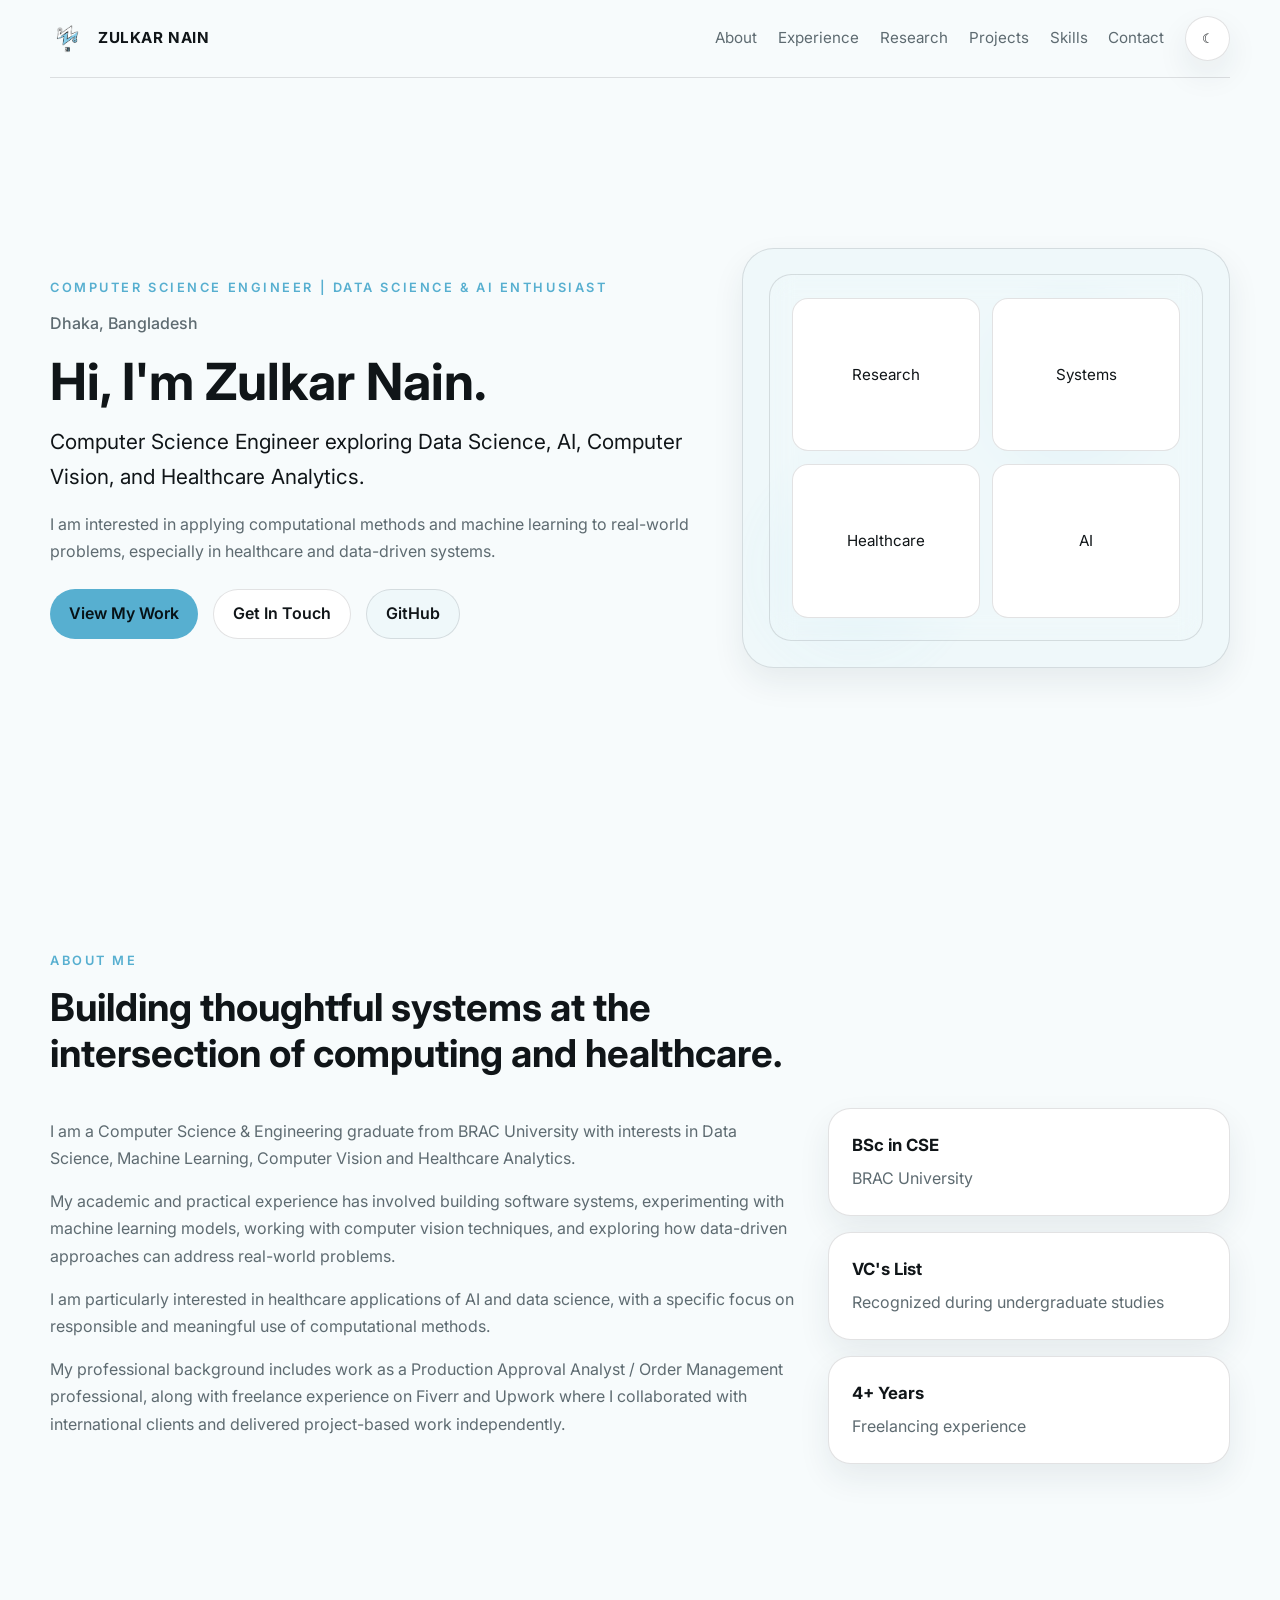
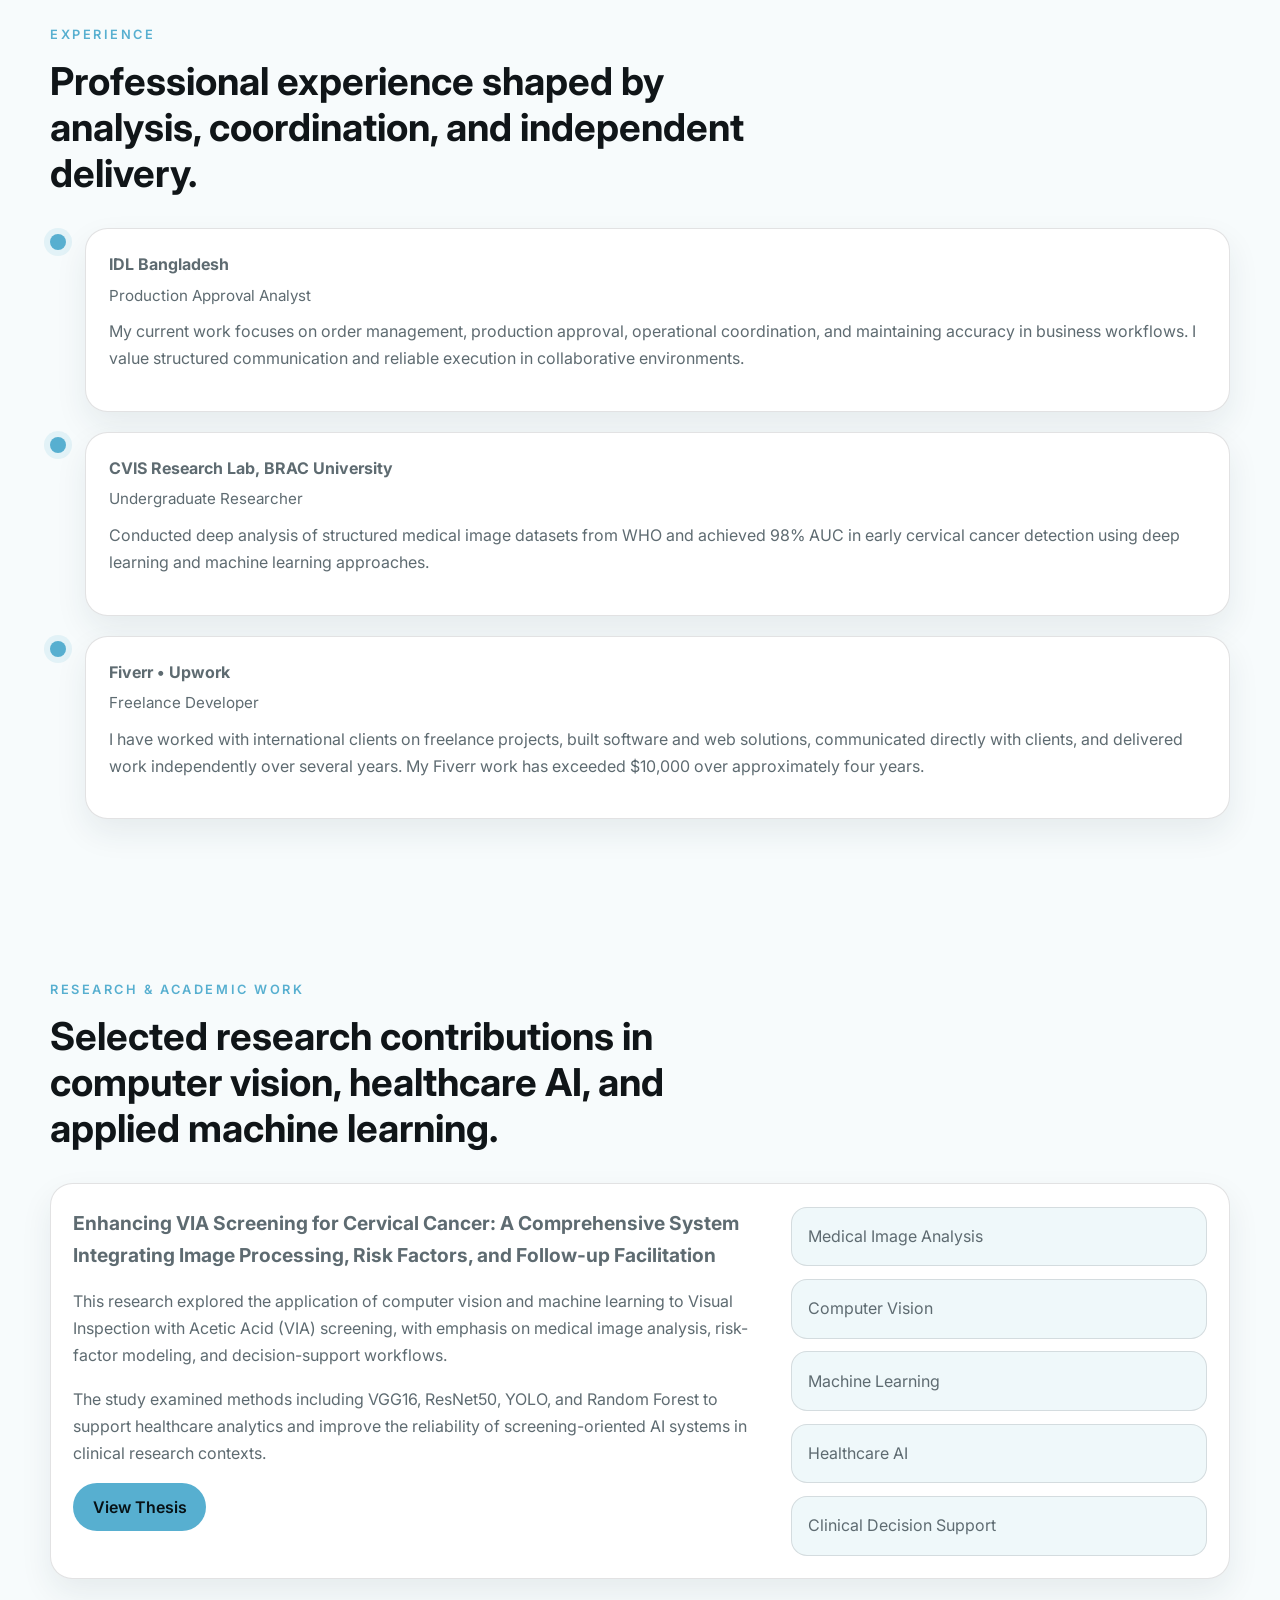
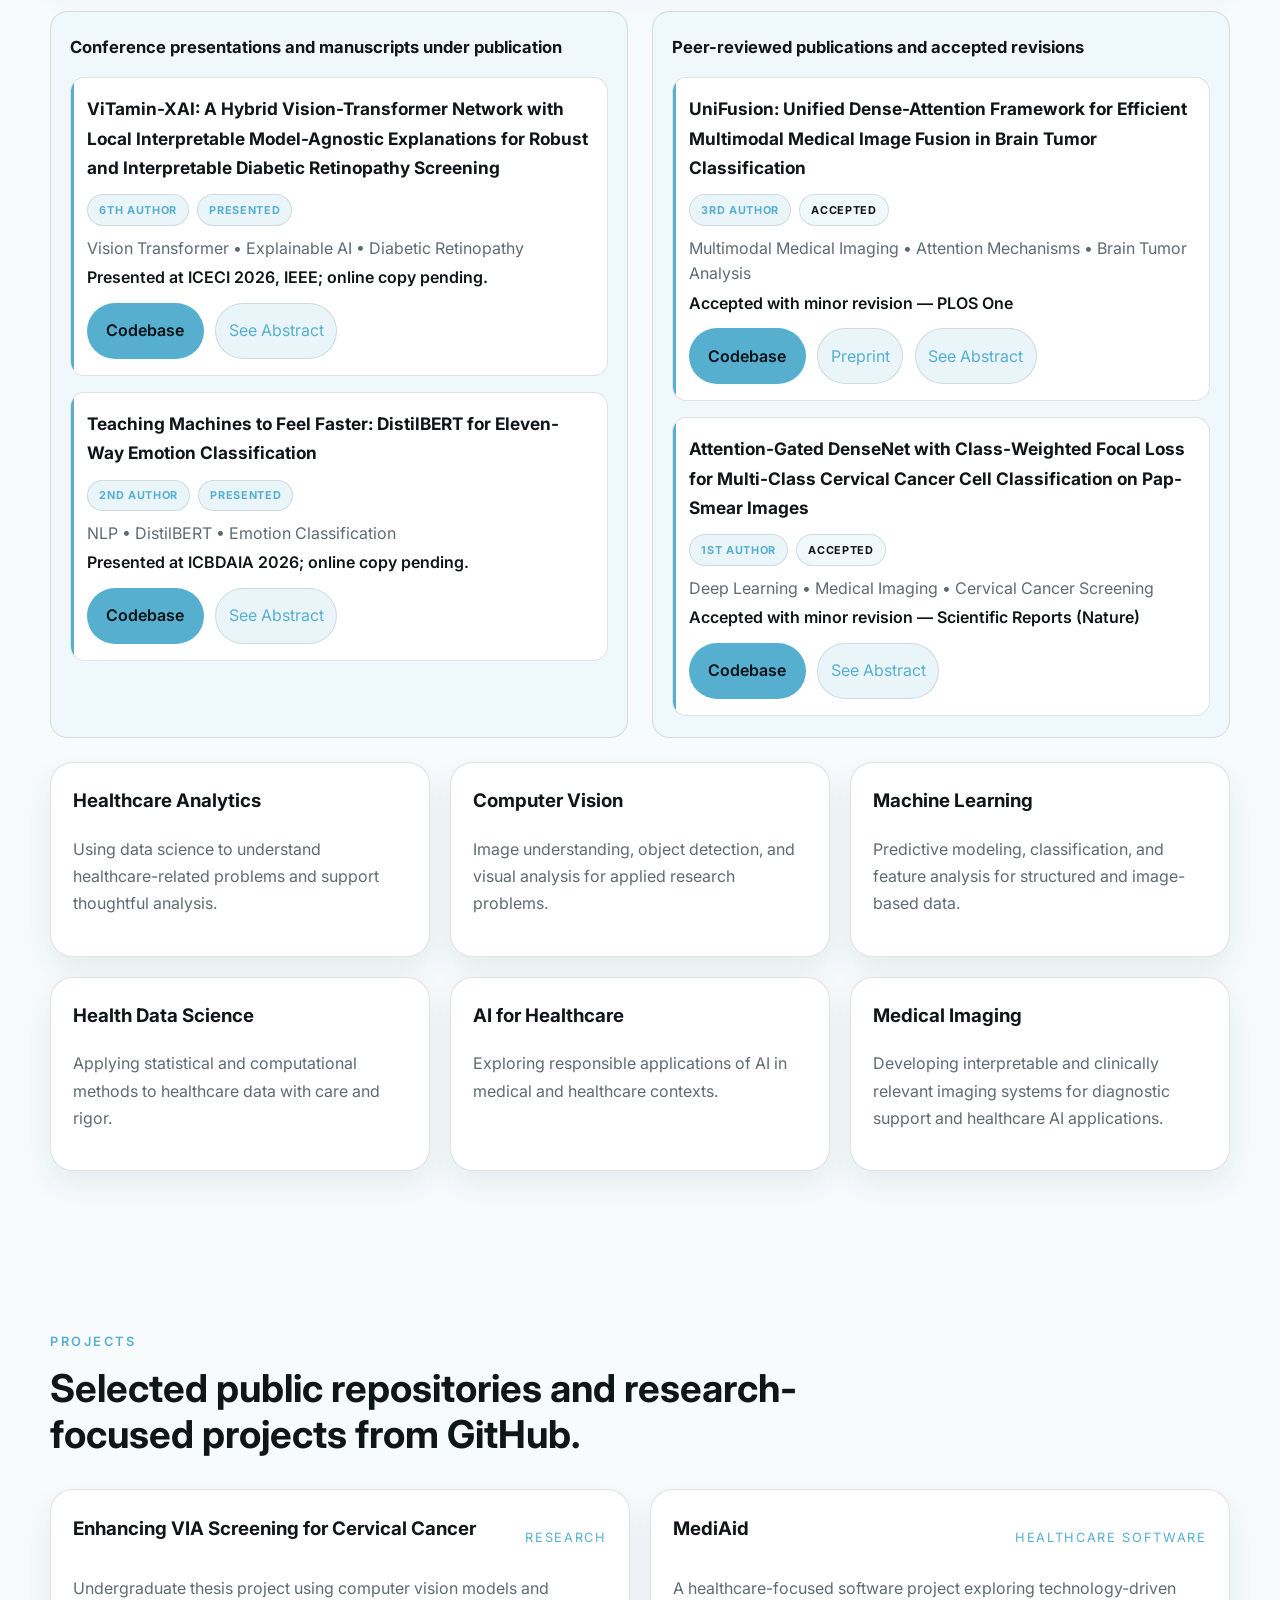
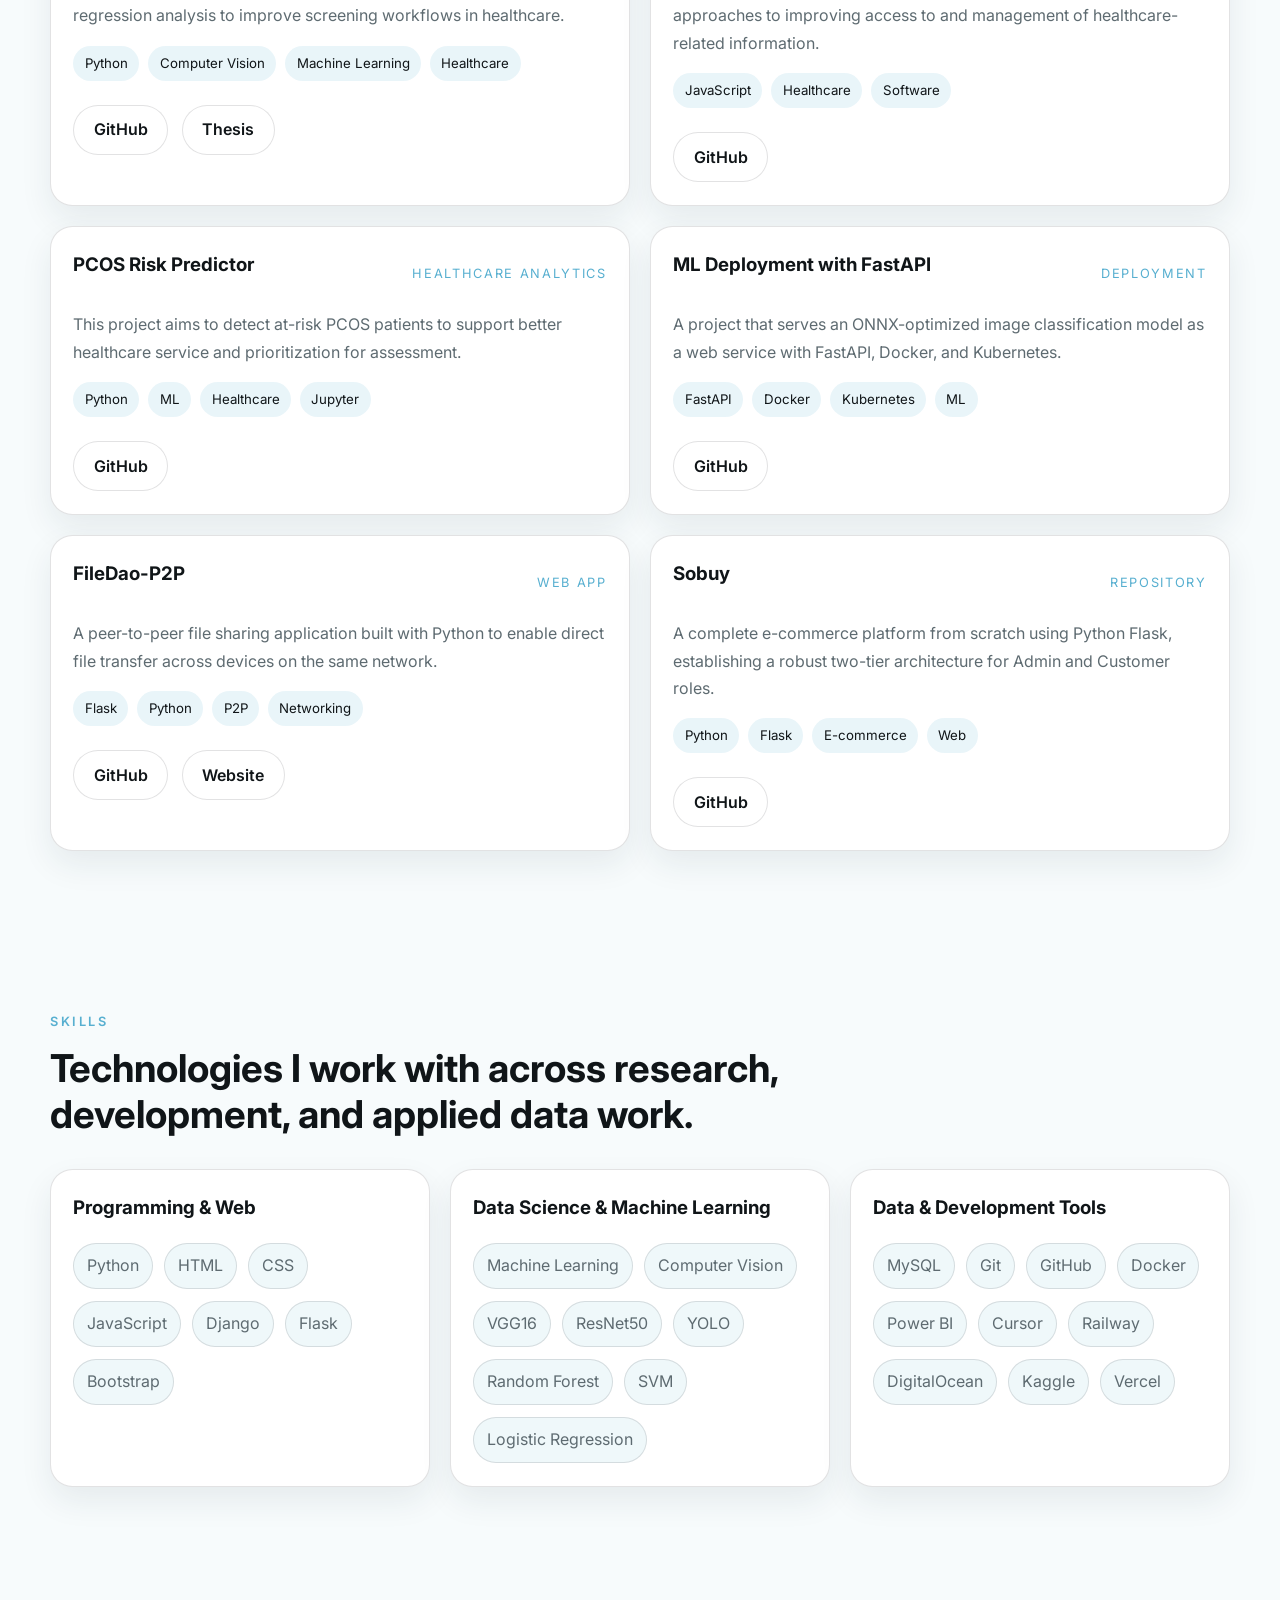
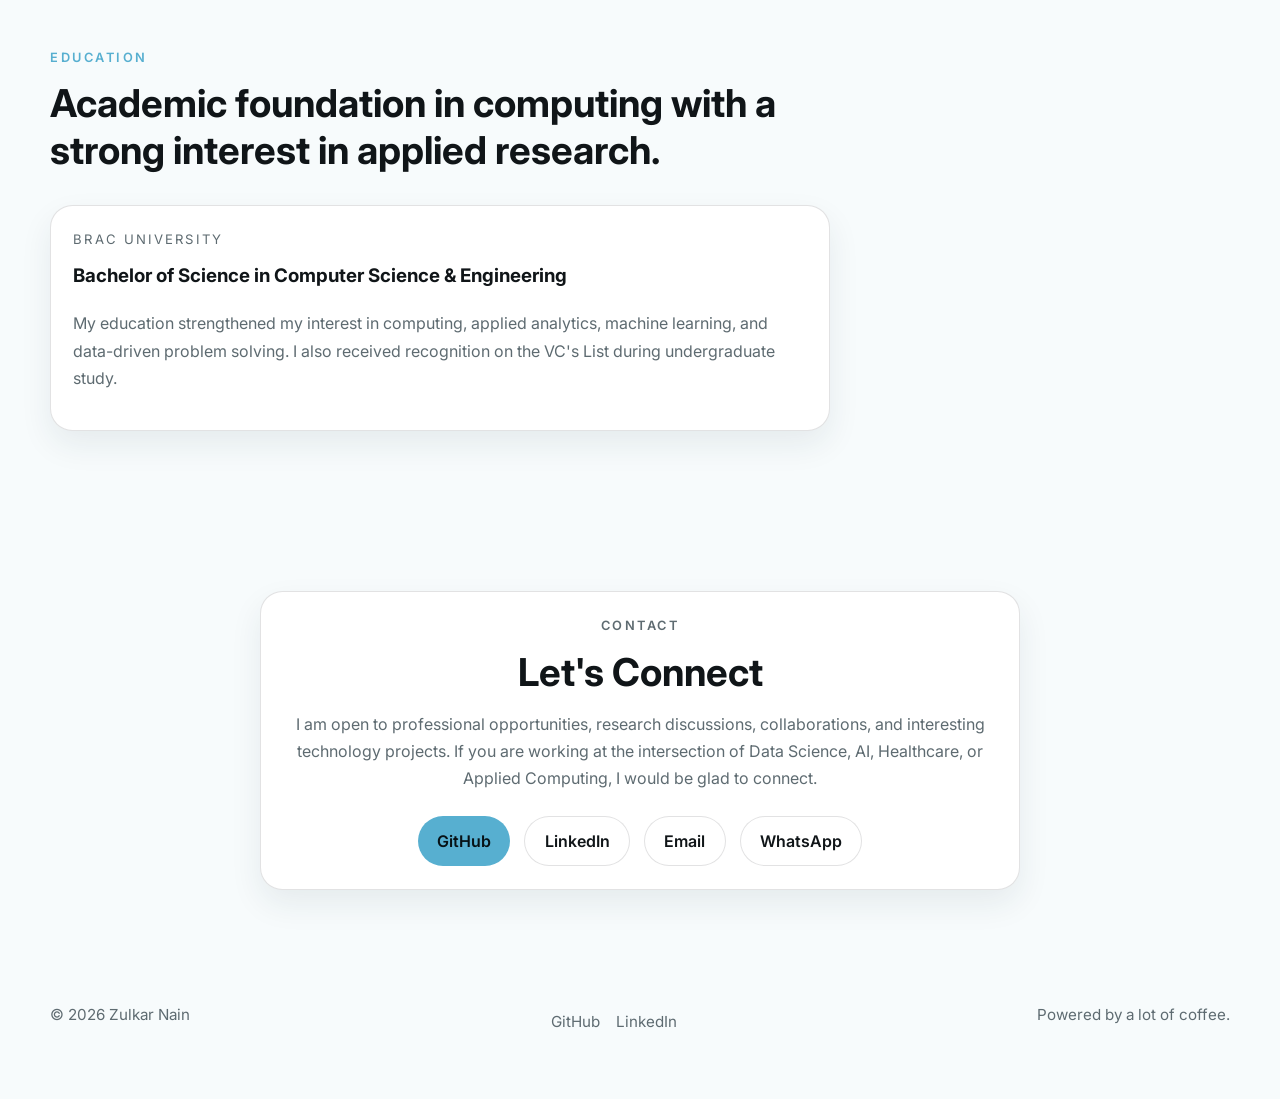
==== commit 0e6c1cba: "Added abstract of each paper." ====
--- a/index.html
+++ b/index.html
@@ -238,6 +238,7 @@
                   <em>Presented at ICECI 2026, IEEE; online copy pending.</em>
                   <div class="publication-item__actions">
                     <a class="button button--primary" href="https://github.com/zulkar-nain/Diabetic-Retinopathy-Screening" target="_blank" rel="noreferrer">Codebase</a>
+                    <button class="button button--ghost abstract-trigger" type="button" data-abstract-target="abstract-vitamin-xai" data-abstract-title="ViTamin-XAI: A Hybrid Vision-Transformer Network with Local Interpretable Model-Agnostic Explanations for Robust and Interpretable Diabetic Retinopathy Screening">See Abstract</button>
                   </div>
                 </li>
                 <li>
@@ -252,6 +253,7 @@
                   <em>Presented at ICBDAIA 2026; online copy pending.</em>
                   <div class="publication-item__actions">
                     <a class="button button--primary" href="https://github.com/zulkar-nain/Eleven-Way-Emotion-Classification" target="_blank" rel="noreferrer">Codebase</a>
+                    <button class="button button--ghost abstract-trigger" type="button" data-abstract-target="abstract-teaching-machines" data-abstract-title="Teaching Machines to Feel Faster: DistilBERT for Eleven-Way Emotion Classification">See Abstract</button>
                   </div>
                 </li>
               </ul>
@@ -273,6 +275,7 @@
                   <div class="publication-item__actions">
                     <a class="button button--primary" href="https://github.com/zulkar-nain/Unified-Dense-Attention-Framework" target="_blank" rel="noreferrer">Codebase</a>
                     <a href="https://www.researchgate.net/publication/410612940_UniFusion_Unified_dense-attention_framework_for_efficient_multimodal_medical_image_fusion_in_brain_tumor_classification" target="_blank" rel="noreferrer">Preprint</a>
+                    <button class="button button--ghost abstract-trigger" type="button" data-abstract-target="abstract-unifusion" data-abstract-title="UniFusion: Unified Dense-Attention Framework for Efficient Multimodal Medical Image Fusion in Brain Tumor Classification">See Abstract</button>
                   </div>
                 </li>
                 <li>
@@ -287,6 +290,7 @@
                   <em>Accepted with minor revision — Scientific Reports (Nature)</em>
                   <div class="publication-item__actions">
                     <a class="button button--primary" href="https://github.com/zulkar-nain/Cervical-Cancer-Cell-Classification-on-Pap-Smear-Images" target="_blank" rel="noreferrer">Codebase</a>
+                    <button class="button button--ghost abstract-trigger" type="button" data-abstract-target="abstract-attention-gated-densenet" data-abstract-title="Attention-Gated DenseNet with Class-Weighted Focal Loss for Multi-Class Cervical Cancer Cell Classification on Pap-Smear Images">See Abstract</button>
                   </div>
                 </li>
               </ul>
@@ -321,6 +325,35 @@
             </div>
           </div>
         </section>
+
+        <div class="abstract-modal" id="abstract-modal" aria-hidden="true">
+          <div class="abstract-modal__backdrop" data-abstract-close></div>
+          <div class="abstract-modal__dialog" role="dialog" aria-modal="true" aria-labelledby="abstract-modal-title">
+            <button class="abstract-modal__close" type="button" data-abstract-close aria-label="Close abstract">&times;</button>
+            <p class="eyebrow">Abstract</p>
+            <h3 id="abstract-modal-title"></h3>
+            <div class="abstract-modal__body" id="abstract-modal-body"></div>
+          </div>
+        </div>
+
+        <template id="abstract-vitamin-xai">
+          <p>Diabetic Retinopathy (DR) remains a leading cause of preventable blindness globally. While deep learning has achieved expert-level performance in diagnosis, the “black-box” nature of these models hinders clinical adoption. Furthermore, pure Vision Transformers (ViTs) often require massive datasets to learn local features efficiently. This paper introduces ViTaminXAI, a novel framework leveraging the ViTamin architecture — a hybrid model combining Mobile Convolution Blocks (MBConv) and Transformer blocks — to achieve state-of-the-art performance in binary DR classification. We integrate Local Interpretable Model-agnostic Explanations (LIME) to provide pixel-level interpretability through perturbation-based analysis. Experimental results on an augmented retinal dataset demonstrate a validation accuracy of 99.44%, with a test accuracy of 99.44%, significantly outperforming traditional CNN baselines. The LIME visualizations validate that the model correctly identifies pathological features such as microaneurysms and hemorrhages, ensuring transparency and trustworthiness for medical deployment. The model contains 86.98 million trainable parameters and converges in approximately 7.14 hours on dual-GPU hardware.</p>
+          <p class="abstract-modal__keywords"><strong>Index Terms:</strong> Diabetic Retinopathy, Vision Transformers, Hybrid Architecture, Explainable AI, LIME, Deep Learning, Medical Image Analysis.</p>
+        </template>
+
+        <template id="abstract-teaching-machines">
+          <p>In this work, focused on multi-class emotion recognition on the Text Emotion dataset of ~106,000 English sentences annotated with 11 emotions. A number of pretrained transformer encoders — in particular DistilBERT-base, BERT-base and RoBERTa-base — are fine-tuned and compared with classic as well as ensemble baselines such as k-NN, logistic regression, naive Bayes classifiers, decision trees, AdaBoost and gradient boosting. All models are trained by subword tokenization and supervised cross-entropy, evaluated with accuracy, weighted precision, recall, F1-score and confusion matrices. DistilBERT-base attains the highest performance overall — 0.89 accuracy, 0.89 weighted F1-score on the test set — and yields a lower computational budget compared to the larger counterparts. Per-class results demonstrate high robustness on frequent emotions (neutral, enthusiasm, hate and relief) and solid effort for challenging classes, making lightweight transformers feasible for real-world applications.</p>
+          <p class="abstract-modal__keywords"><strong>Keywords:</strong> emotion recognition, text emotion classification, transformer models, DistilBERT, efficient NLP, social media analytics, sentiment analysis.</p>
+        </template>
+
+        <template id="abstract-unifusion">
+          <p>Deep learning-based brain tumor classification benefits substantially from fusing complementary diagnostic information from CT and MRI scans, but current state-of-the-art methods are limited by large parameter counts (&gt;8M), slow inference (&gt;70ms per image), and training instability from adversarial optimization. We introduce UniFusion, a parameter-efficient convolutional neural network that leverages dense connectivity for improved gradient flow, incorporates a dual-channel Convolutional Block Attention Module (CBAM) for spatial-channel feature refinement, and utilizes multi-strategy fusion combining maximum, additive, and learned adaptive weighting operations. UniFusion was rigorously evaluated on 4,318 paired CT-MRI brain images (stratified by patient: 70% training, 15% validation, 15% test) aggregated from the Cancer Imaging Archive, BraTS2021, and institutional cohorts (IRB Protocol #2024-AI-378). In systematic comparisons against four representative models (UNetFusion, Temporal Decomposition Network, ResNetFusion, DeepFuse) under uniform training protocols, UniFusion achieved 95.67% test accuracy (95% CI: 93.84–97.50%), 96.15% precision, 95.24% recall, and 95.69% F1-score — statistically equivalent to the most recent state-of-the-art (McNemar's test, p = 0.78) — while reducing parameters by 50.4% (4.24M vs. 8.55M), accelerating inference by 38.7% (46ms vs. 75ms on NVIDIA Tesla P100), and ensuring stable training without adversarial complexity. Ablation studies demonstrate synergistic architectural contributions: dense connectivity (91.82% baseline accuracy), CBAM attention (+3.41%), and multi-strategy fusion (+0.44%). These results establish UniFusion as a clinically deployable solution for robust, real-time multimodal brain tumor classification.</p>
+        </template>
+
+        <template id="abstract-attention-gated-densenet">
+          <p>Cervical cancer remains a leading cause of cancer-related mortality among women worldwide, despite being largely preventable through early cytological screening. The Papanicolaou (Pap) smear test is the cornerstone of cervical-cancer screening programs but is constrained by labor-intensive manual interpretation, inter-observer variability, and a non-trivial false-negative rate. Computer-aided diagnosis (CAD) systems built upon deep convolutional neural networks (CNNs) offer a promising solution, but existing approaches typically rely on either heavy parameter-rich backbones unsuited for deployment in resource-constrained settings, or use loss functions that treat all training samples equivalently and therefore fail to address inherent difficulty variation across cervical-cell morphologies. In this work, we propose a lightweight Attention-Gated DenseNet121 (AG-DenseNet) trained with a Class-Weighted Focal Loss (CW-FL) for fine-grained classification of cervical cells into five clinically meaningful categories. We integrate Convolutional Block Attention Module (CBAM)-style channel- and spatial-attention gates after each dense block of DenseNet121, introducing fewer than 0.15 million additional parameters while explicitly suppressing background clutter and amplifying nucleus–cytoplasm regions critical for cytological grading. We adopt a class-weighted focal loss formulation that combines inverse-frequency alpha-balancing with a focusing parameter, jointly down-weighting easy examples and steering optimization toward morphologically ambiguous classes. Experiments on the SIPaKMeD dataset comprising 4,049 single-cell images demonstrate that the proposed method attains a test accuracy of 97.20%, a macro-F1 of 97.22%, Cohen's kappa of 0.9650, Matthews correlation coefficient of 0.9651, and a macro one-versus-rest area-under-ROC of 0.9988, while requiring only 7.26 million parameters. The model achieves perfect classification of Parabasal cells and exceeds 98% AUC on every class. Calibration analysis yields an expected calibration error of 0.0417, indicating well-calibrated confidence estimates suitable for clinical triage. Qualitative attention-map evidence confirms that the proposed gating mechanism concentrates on diagnostically relevant cellular regions. The framework offers a favorable accuracy-efficiency trade-off and constitutes a practical building block for automated cervical-cancer screening pipelines.</p>
+          <p class="abstract-modal__keywords"><strong>Keywords:</strong> cervical cancer, Pap smear, SIPaKMeD, deep learning, DenseNet, attention mechanism, focal loss, medical image classification.</p>
+        </template>
 
         <section id="projects" class="section projects">
           <div class="section-heading fade-in">
--- a/style.css
+++ b/style.css
@@ -593,7 +593,8 @@
   margin-top: 0.75rem;
 }
 
-.publication-list a {
+.publication-list a,
+.publication-list .abstract-trigger {
   display: inline-flex;
   align-items: center;
   justify-content: center;
@@ -602,11 +603,14 @@
   color: var(--accent);
   text-decoration: none;
   font-weight: 700;
+  font: inherit;
   background: var(--accent-soft);
   border: 1px solid var(--border);
-}
-
-.publication-list a:hover {
+  cursor: pointer;
+}
+
+.publication-list a:hover,
+.publication-list .abstract-trigger:hover {
   text-decoration: none;
   background: var(--card-strong);
 }
@@ -634,6 +638,108 @@
   background: var(--card-strong);
   border: 1px solid var(--border);
   color: var(--muted);
+}
+
+.abstract-modal {
+  position: fixed;
+  inset: 0;
+  z-index: 1200;
+  display: none;
+  align-items: center;
+  justify-content: center;
+  padding: 1.5rem;
+}
+
+.abstract-modal.is-open {
+  display: flex;
+}
+
+.abstract-modal__backdrop {
+  position: absolute;
+  inset: 0;
+  background: rgba(6, 10, 12, 0.6);
+  backdrop-filter: blur(4px);
+}
+
+body[data-theme="light"] .abstract-modal__backdrop {
+  background: rgba(16, 21, 24, 0.35);
+}
+
+.abstract-modal__dialog {
+  position: relative;
+  width: min(680px, 100%);
+  max-height: min(80vh, 720px);
+  overflow-y: auto;
+  padding: clamp(1.5rem, 4vw, 2.5rem);
+  border-radius: 1.4rem;
+  background: var(--card);
+  border: 1px solid var(--border);
+  box-shadow: 0 24px 60px rgba(0, 0, 0, 0.35);
+  opacity: 0;
+  transform: translateY(16px) scale(0.98);
+  transition: opacity 220ms ease, transform 220ms ease;
+}
+
+.abstract-modal.is-open .abstract-modal__dialog {
+  opacity: 1;
+  transform: translateY(0) scale(1);
+}
+
+.abstract-modal__dialog h3 {
+  font-size: 1.3rem;
+  line-height: 1.35;
+  padding-right: 2rem;
+}
+
+.abstract-modal__body p {
+  color: var(--muted);
+  margin-bottom: 1rem;
+}
+
+.abstract-modal__body p:last-child {
+  margin-bottom: 0;
+}
+
+.abstract-modal__keywords {
+  font-size: 0.9rem;
+  font-style: italic;
+}
+
+.abstract-modal__keywords strong {
+  color: var(--text);
+  font-style: normal;
+}
+
+.abstract-modal__close {
+  position: absolute;
+  top: 1.1rem;
+  right: 1.1rem;
+  width: 2.2rem;
+  height: 2.2rem;
+  display: grid;
+  place-items: center;
+  border-radius: 999px;
+  border: 1px solid var(--border);
+  background: var(--card-strong);
+  color: var(--text);
+  font-size: 1.3rem;
+  line-height: 1;
+  cursor: pointer;
+}
+
+.abstract-modal__close:hover {
+  background: var(--accent);
+  color: var(--accent-ink);
+}
+
+@media (max-width: 600px) {
+  .abstract-modal {
+    padding: 1rem;
+  }
+
+  .abstract-modal__dialog {
+    max-height: 85vh;
+  }
 }
 
 .interest-grid,
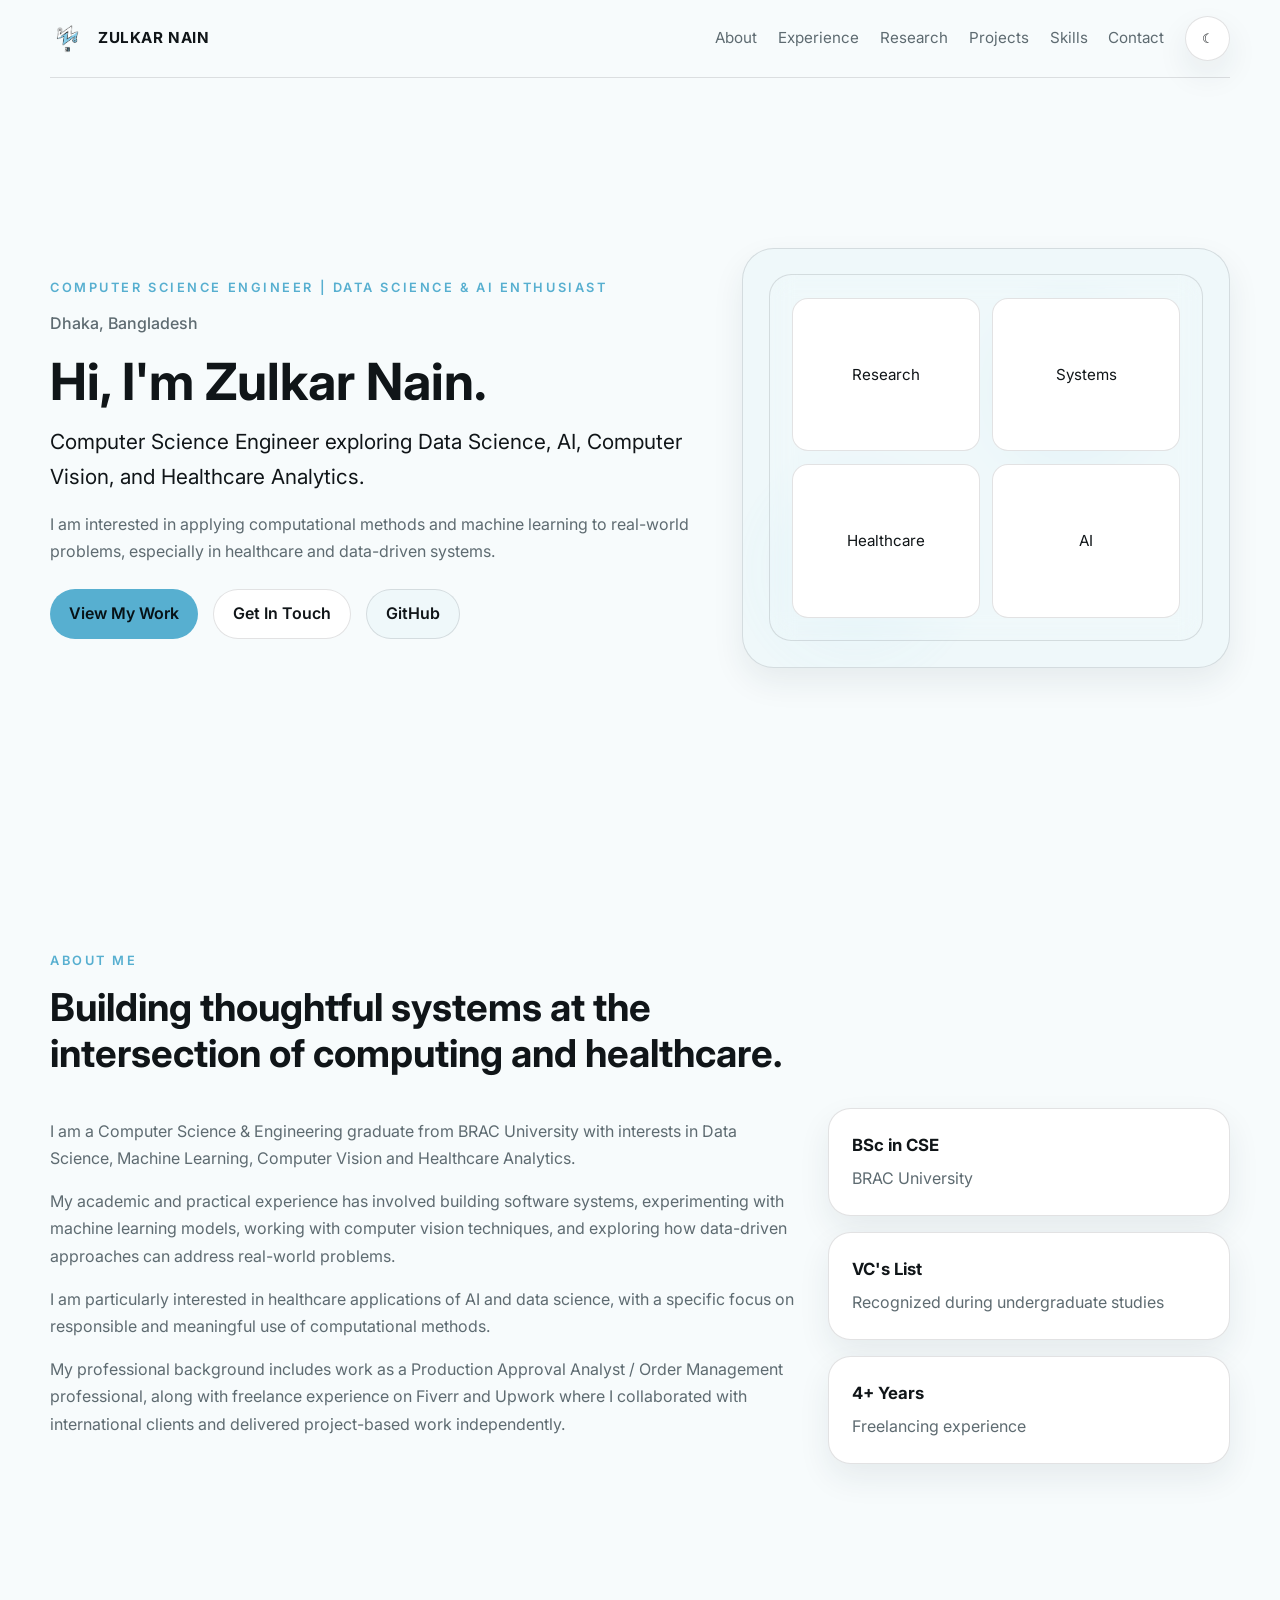
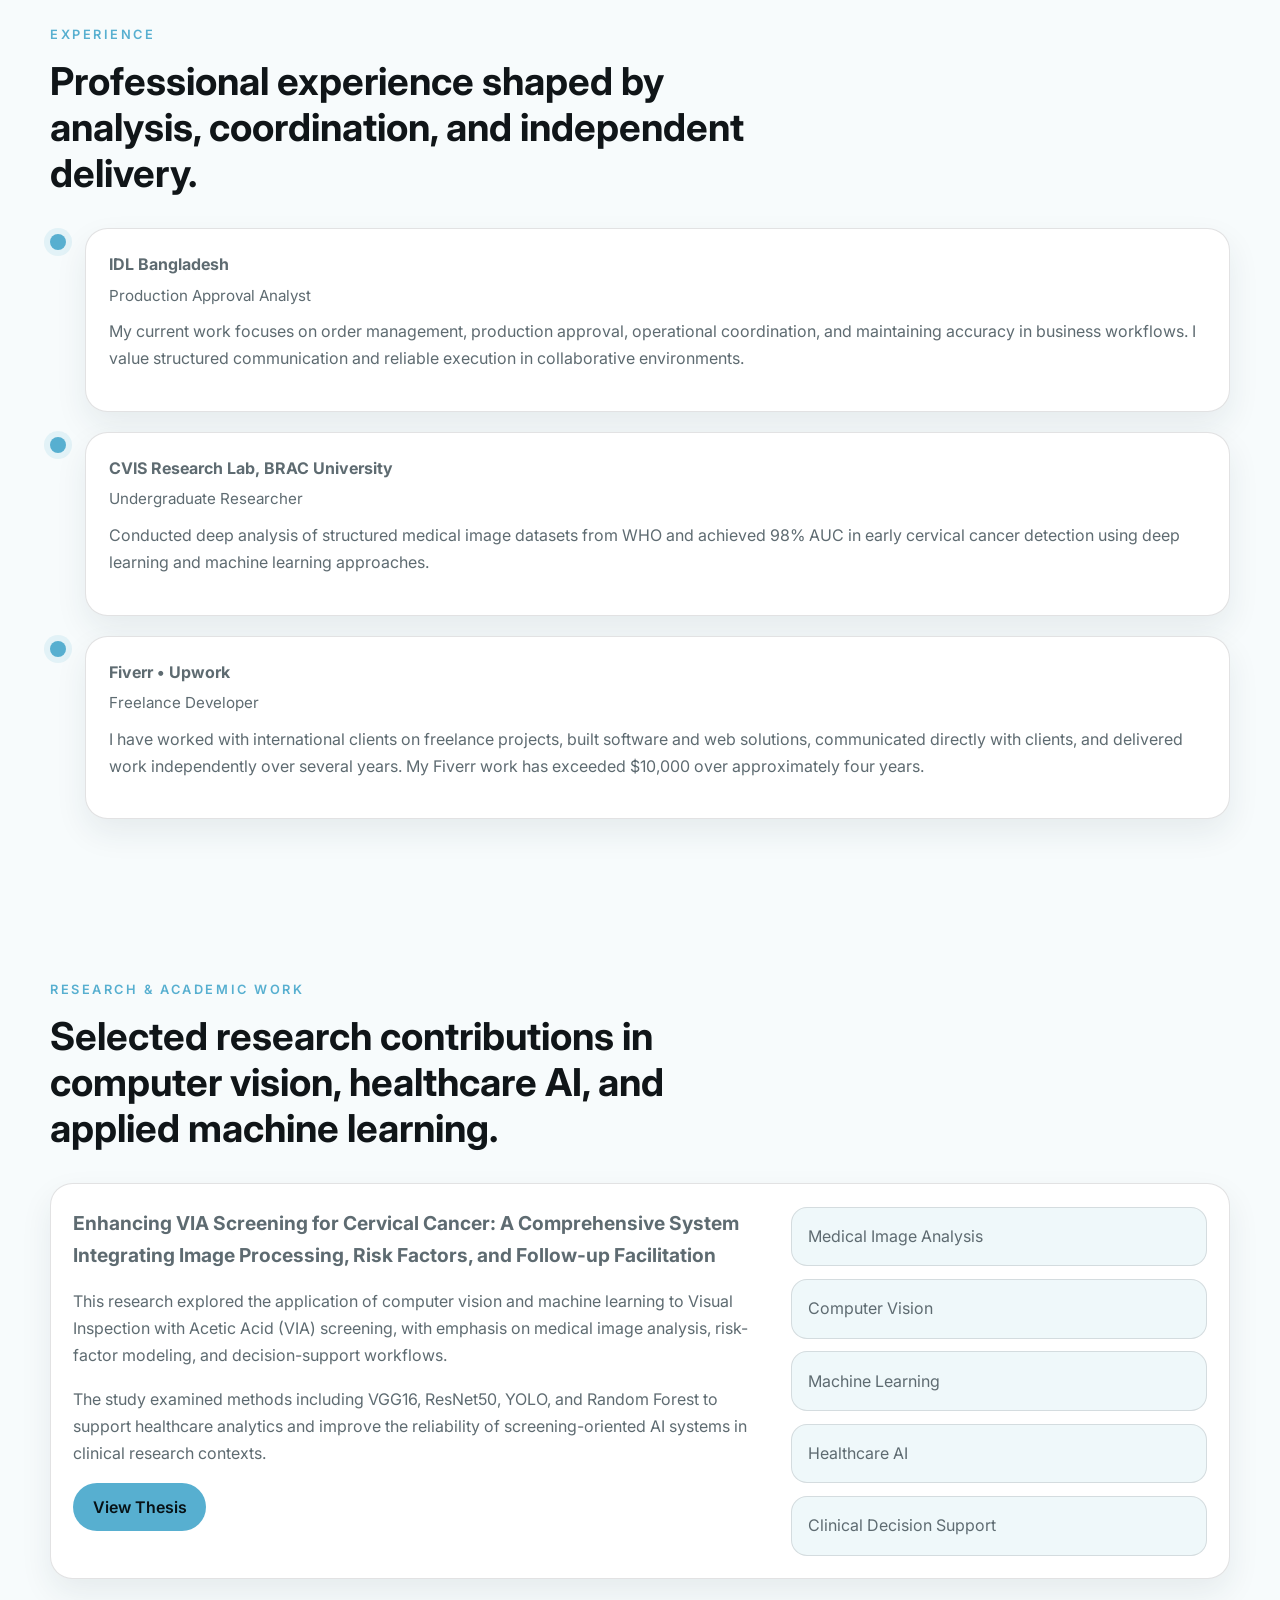
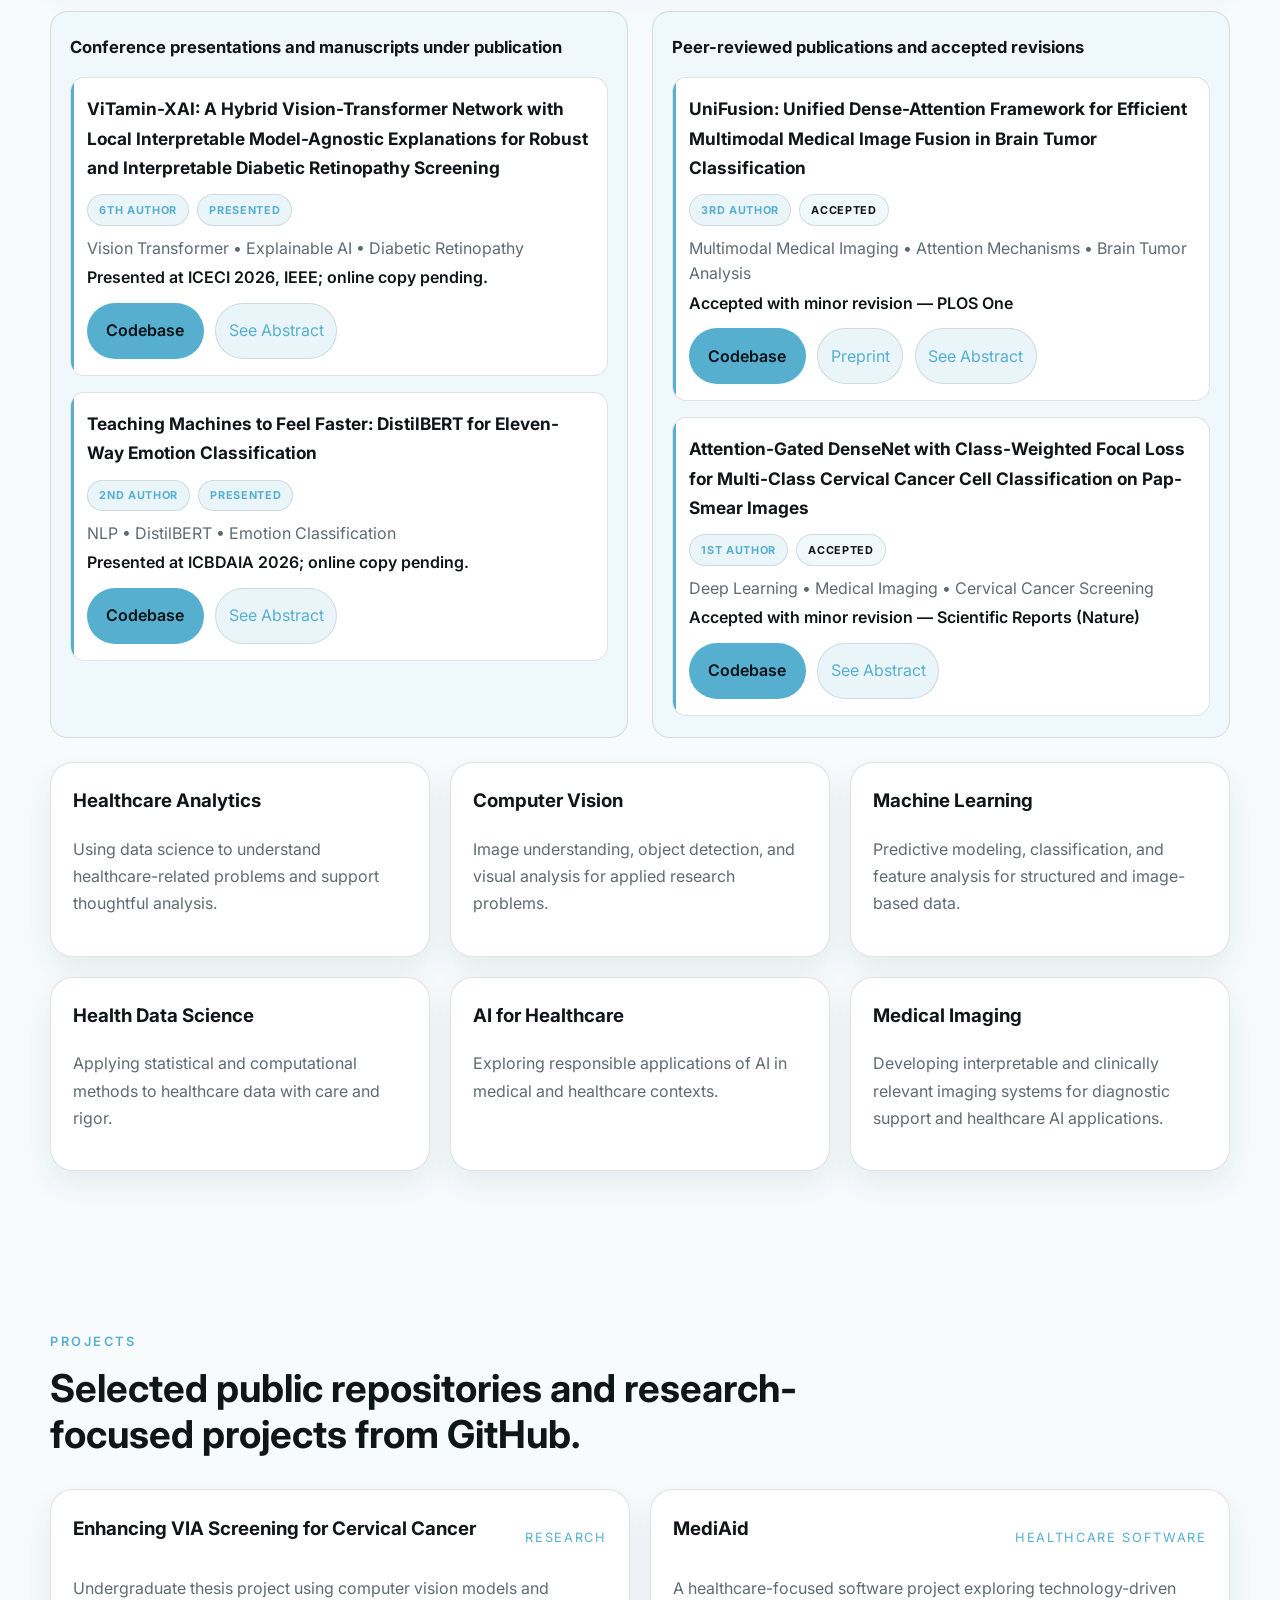
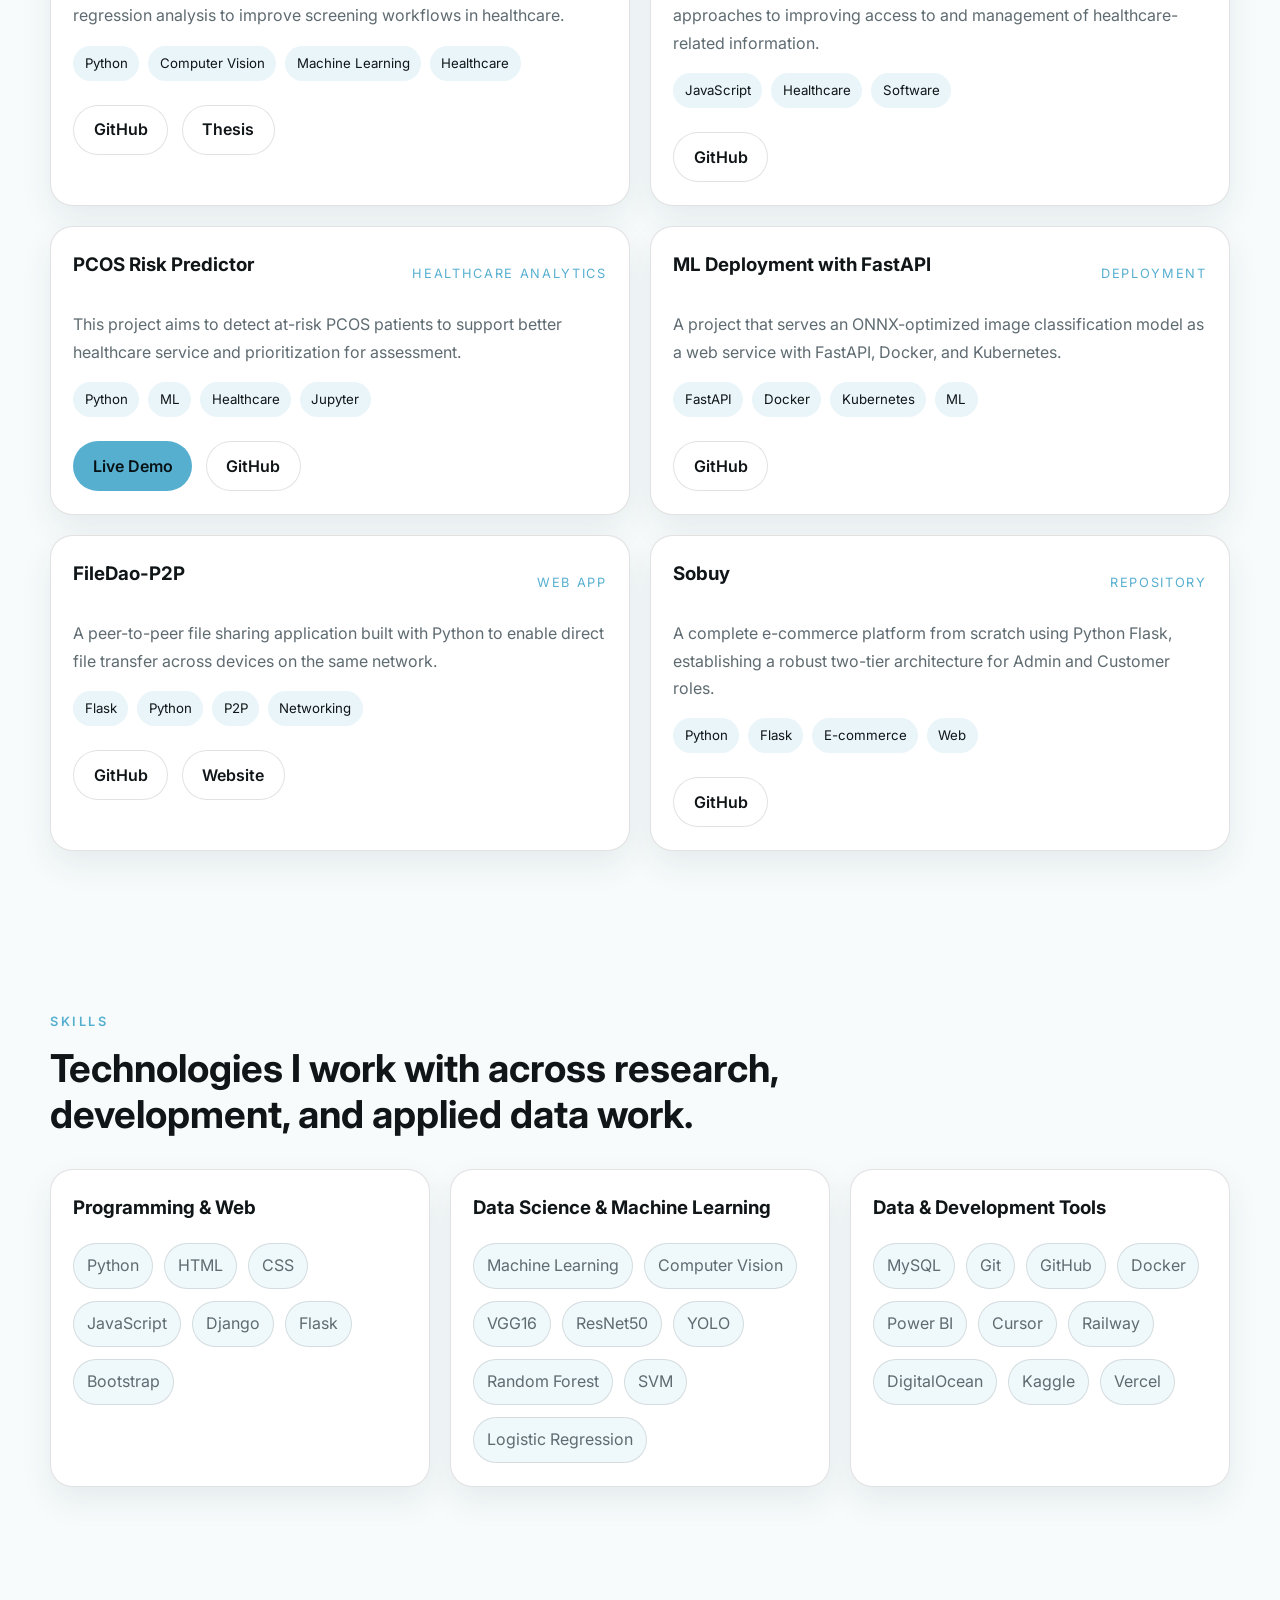
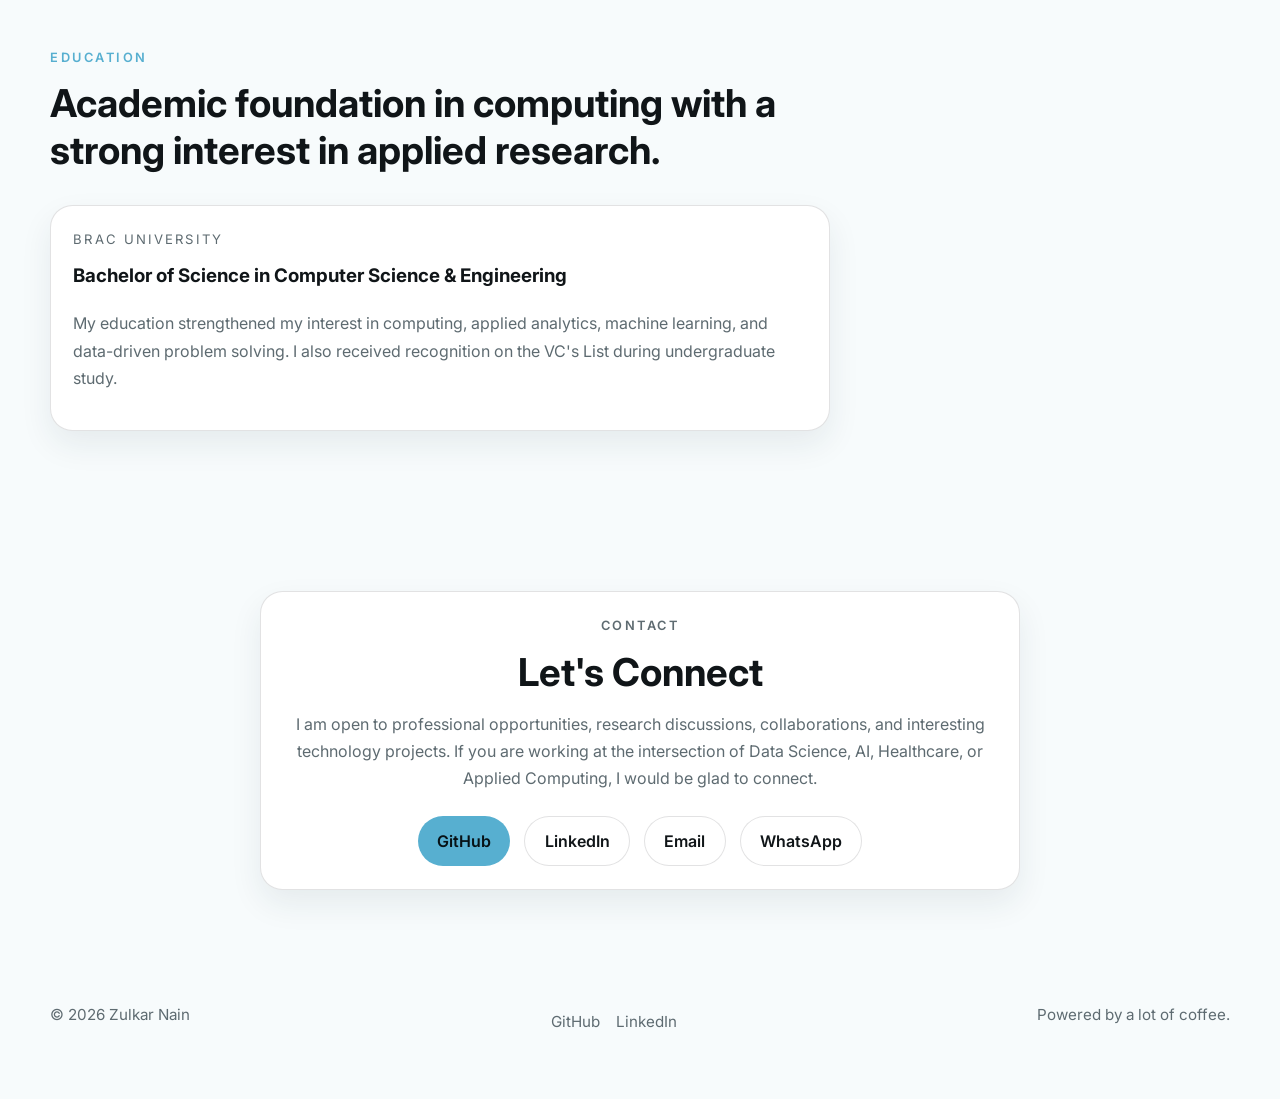
==== commit 5170a677: "live demo link for pcos-project" ====
--- a/index.html
+++ b/index.html
@@ -399,6 +399,7 @@
                 <span>Python</span><span>ML</span><span>Healthcare</span><span>Jupyter</span>
               </div>
               <div class="project-card__actions">
+                <a class="button button--primary" href="/" target="_blank" rel="noreferrer">Live Demo</a>
                 <a class="button button--ghost" href="https://github.com/zulkar-nain/PCOS-Risk-Predictor-Identifying-At-Risk-Individuals" target="_blank" rel="noreferrer">GitHub</a>
               </div>
             </article>
--- a/style.css
+++ b/style.css
@@ -172,6 +172,32 @@
   padding-top: 3rem;
 }
 
+.error-page {
+  min-height: 80vh;
+  display: grid;
+  grid-template-columns: 1.15fr 0.85fr;
+  gap: 2rem;
+  align-items: center;
+  padding-top: 3rem;
+}
+
+.error-page__lead {
+  font-size: clamp(1.04rem, 2vw, 1.3rem);
+  color: var(--muted);
+  margin-bottom: 1rem;
+  max-width: 560px;
+}
+
+.error-page__art {
+  position: relative;
+  min-height: 380px;
+  border-radius: 2rem;
+  background: var(--card-strong);
+  border: 1px solid var(--border);
+  box-shadow: var(--shadow);
+  overflow: hidden;
+}
+
 .eyebrow {
   text-transform: uppercase;
   letter-spacing: 0.2em;
@@ -863,6 +889,7 @@
 
 @media (max-width: 940px) {
   .hero,
+  .error-page,
   .about__content,
   .research__hero,
   .project-grid,
@@ -871,7 +898,8 @@
     grid-template-columns: 1fr;
   }
 
-  .hero__art {
+  .hero__art,
+  .error-page__art {
     min-height: 320px;
   }
 }
@@ -977,6 +1005,11 @@
     padding-top: 1.5rem;
   }
 
+  .error-page {
+    min-height: auto;
+    padding-top: 1.5rem;
+  }
+
   h1 {
     font-size: 2.2rem;
   }
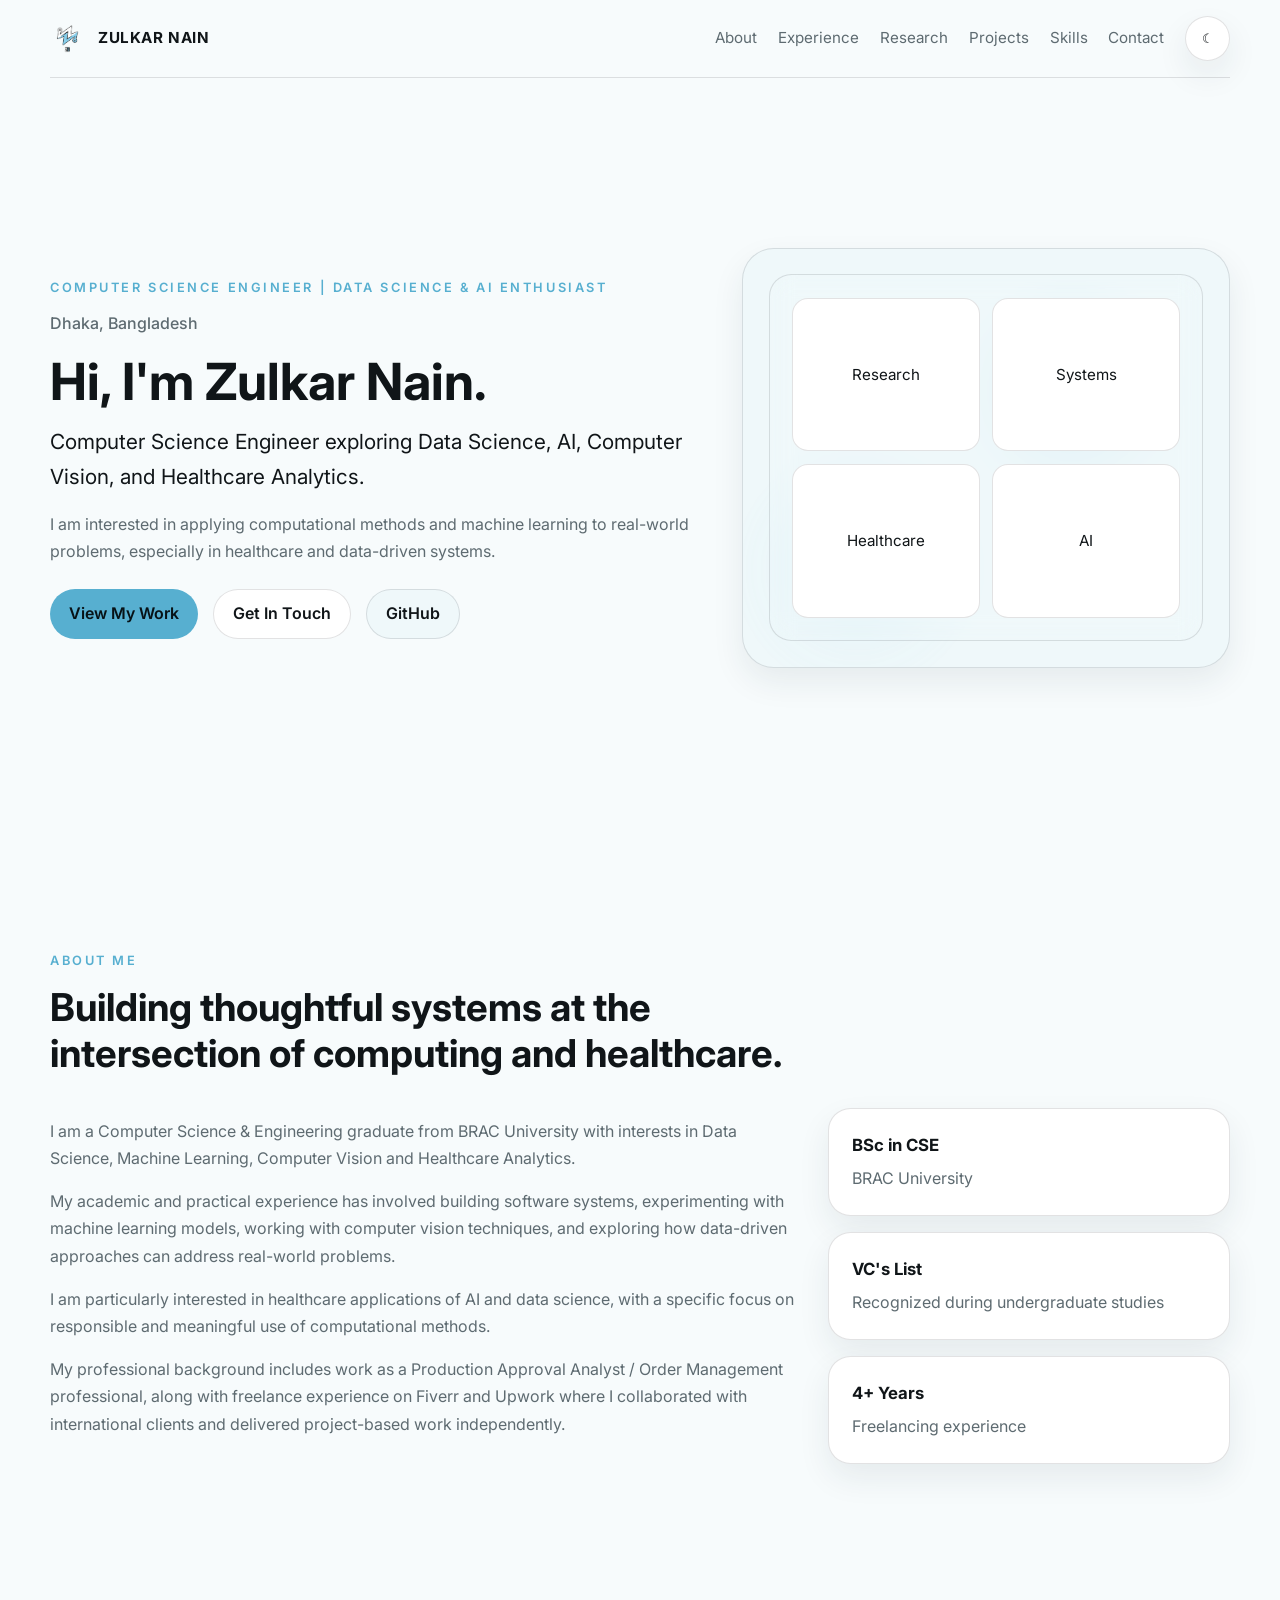
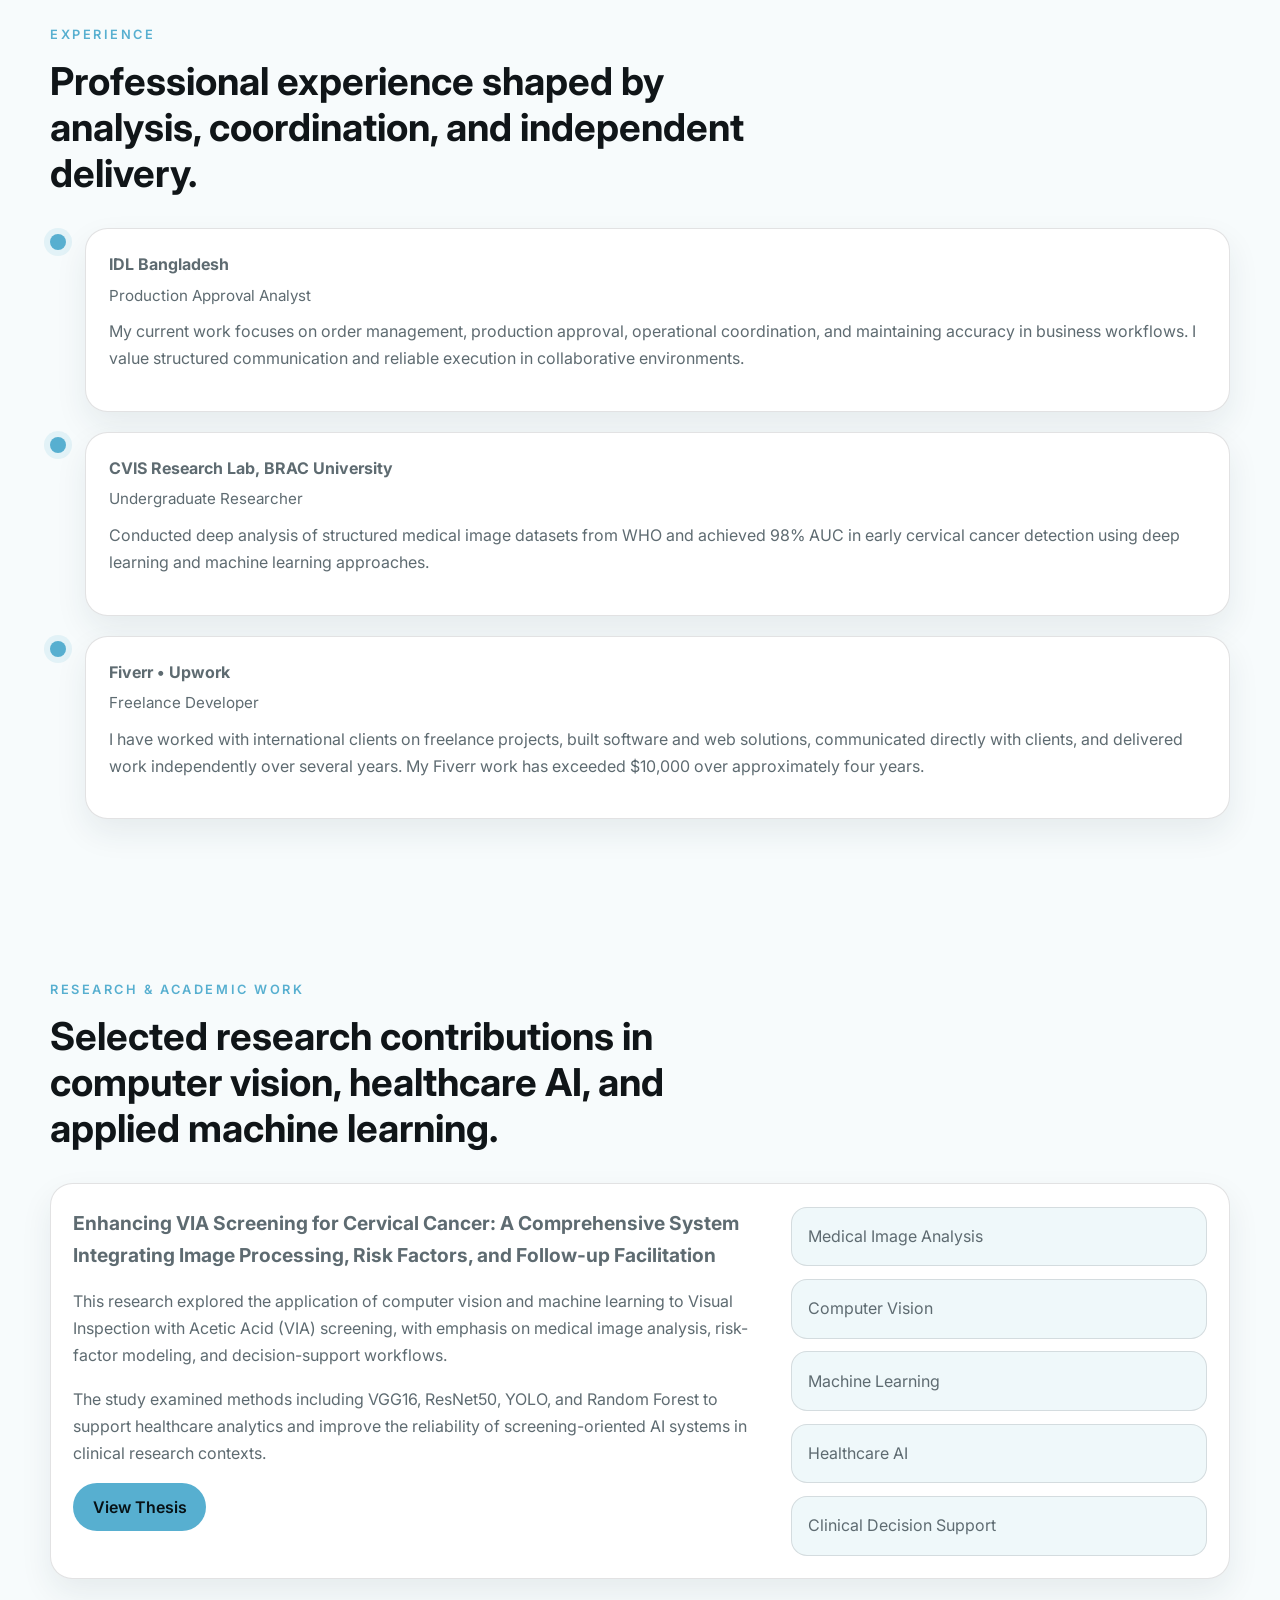
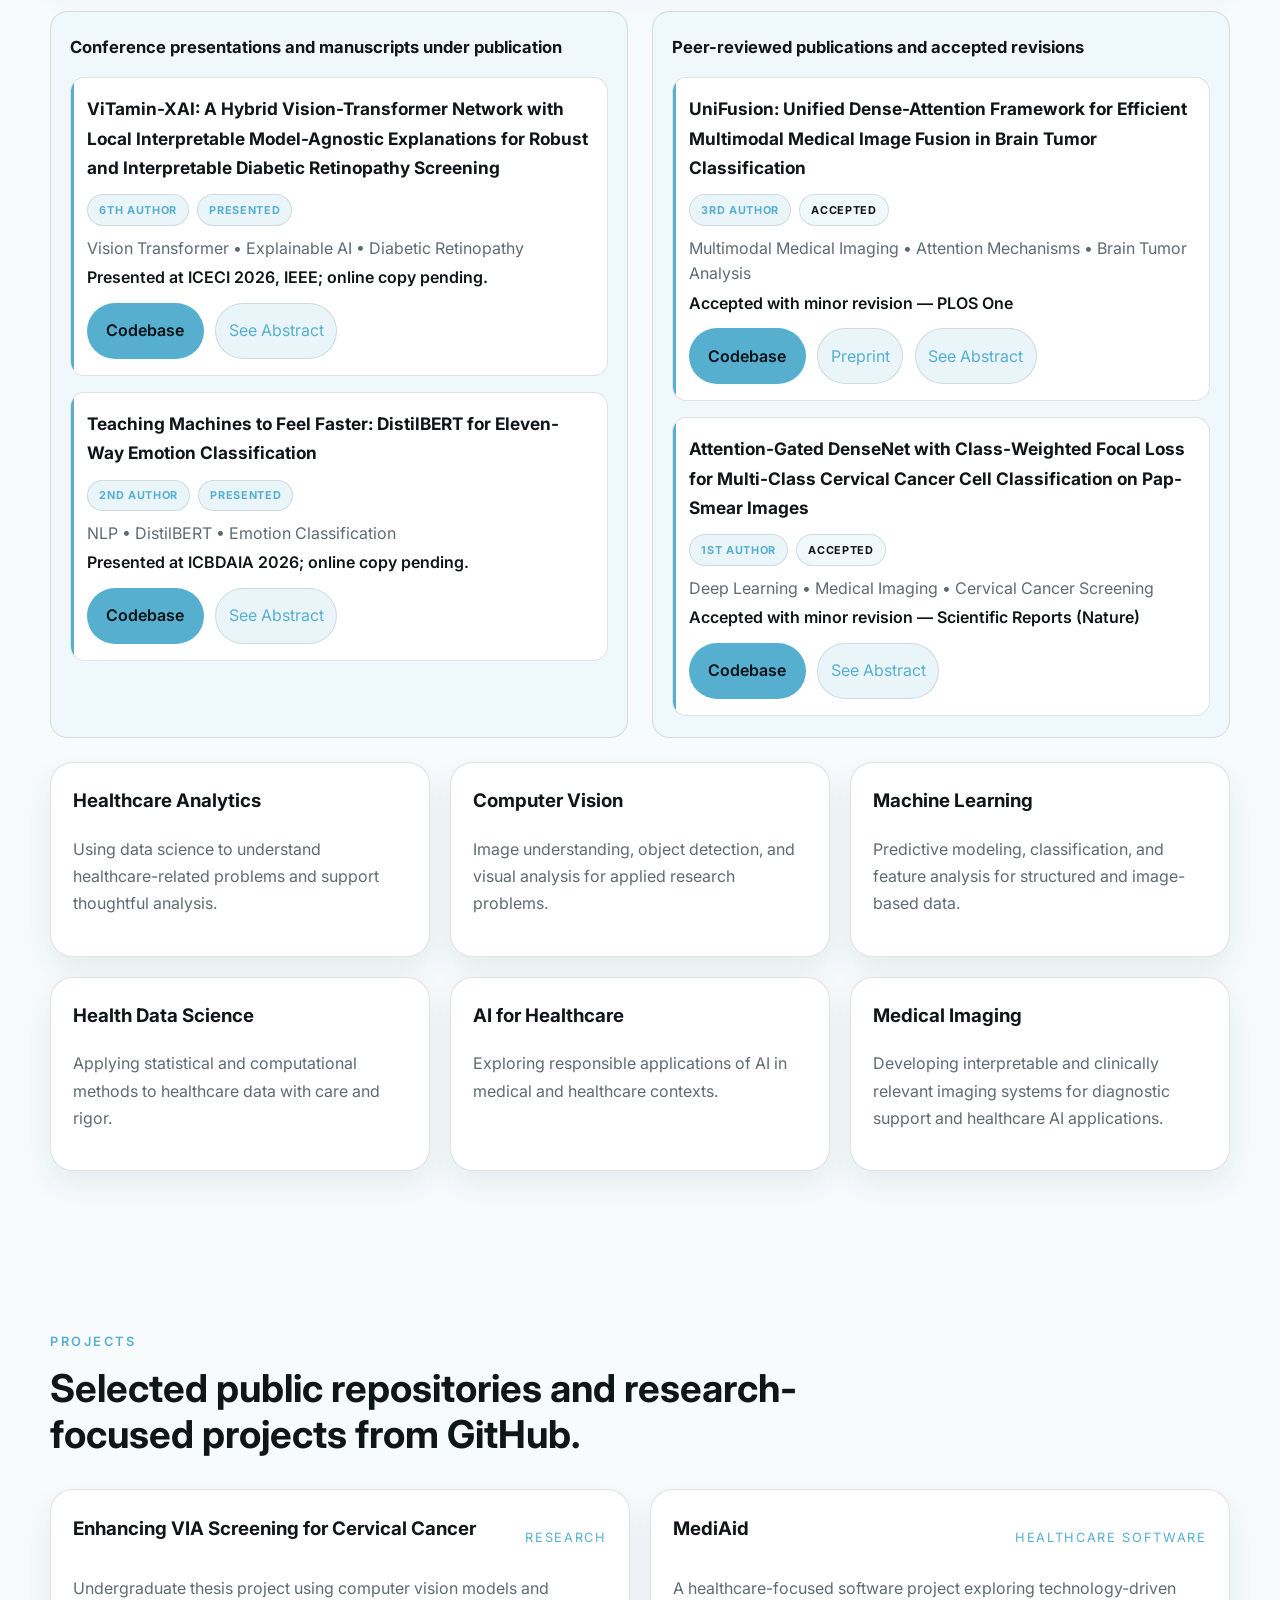
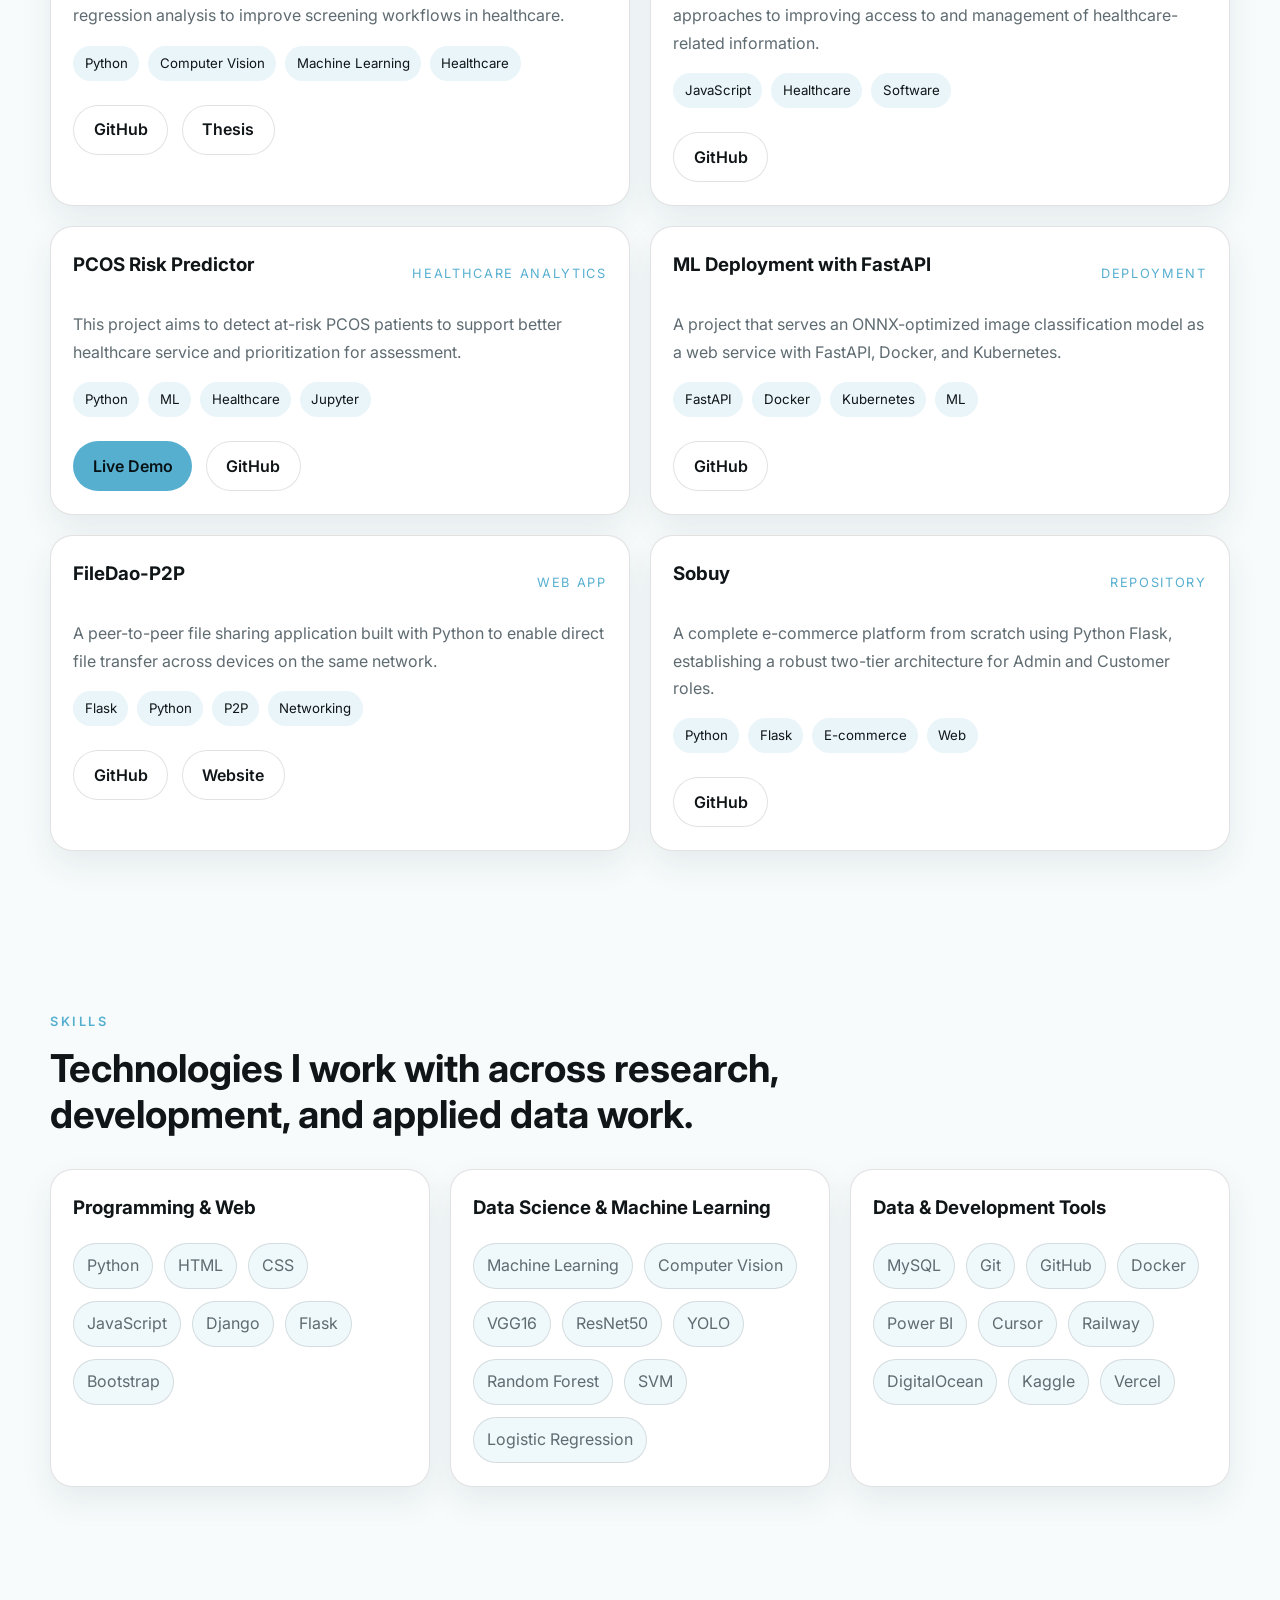
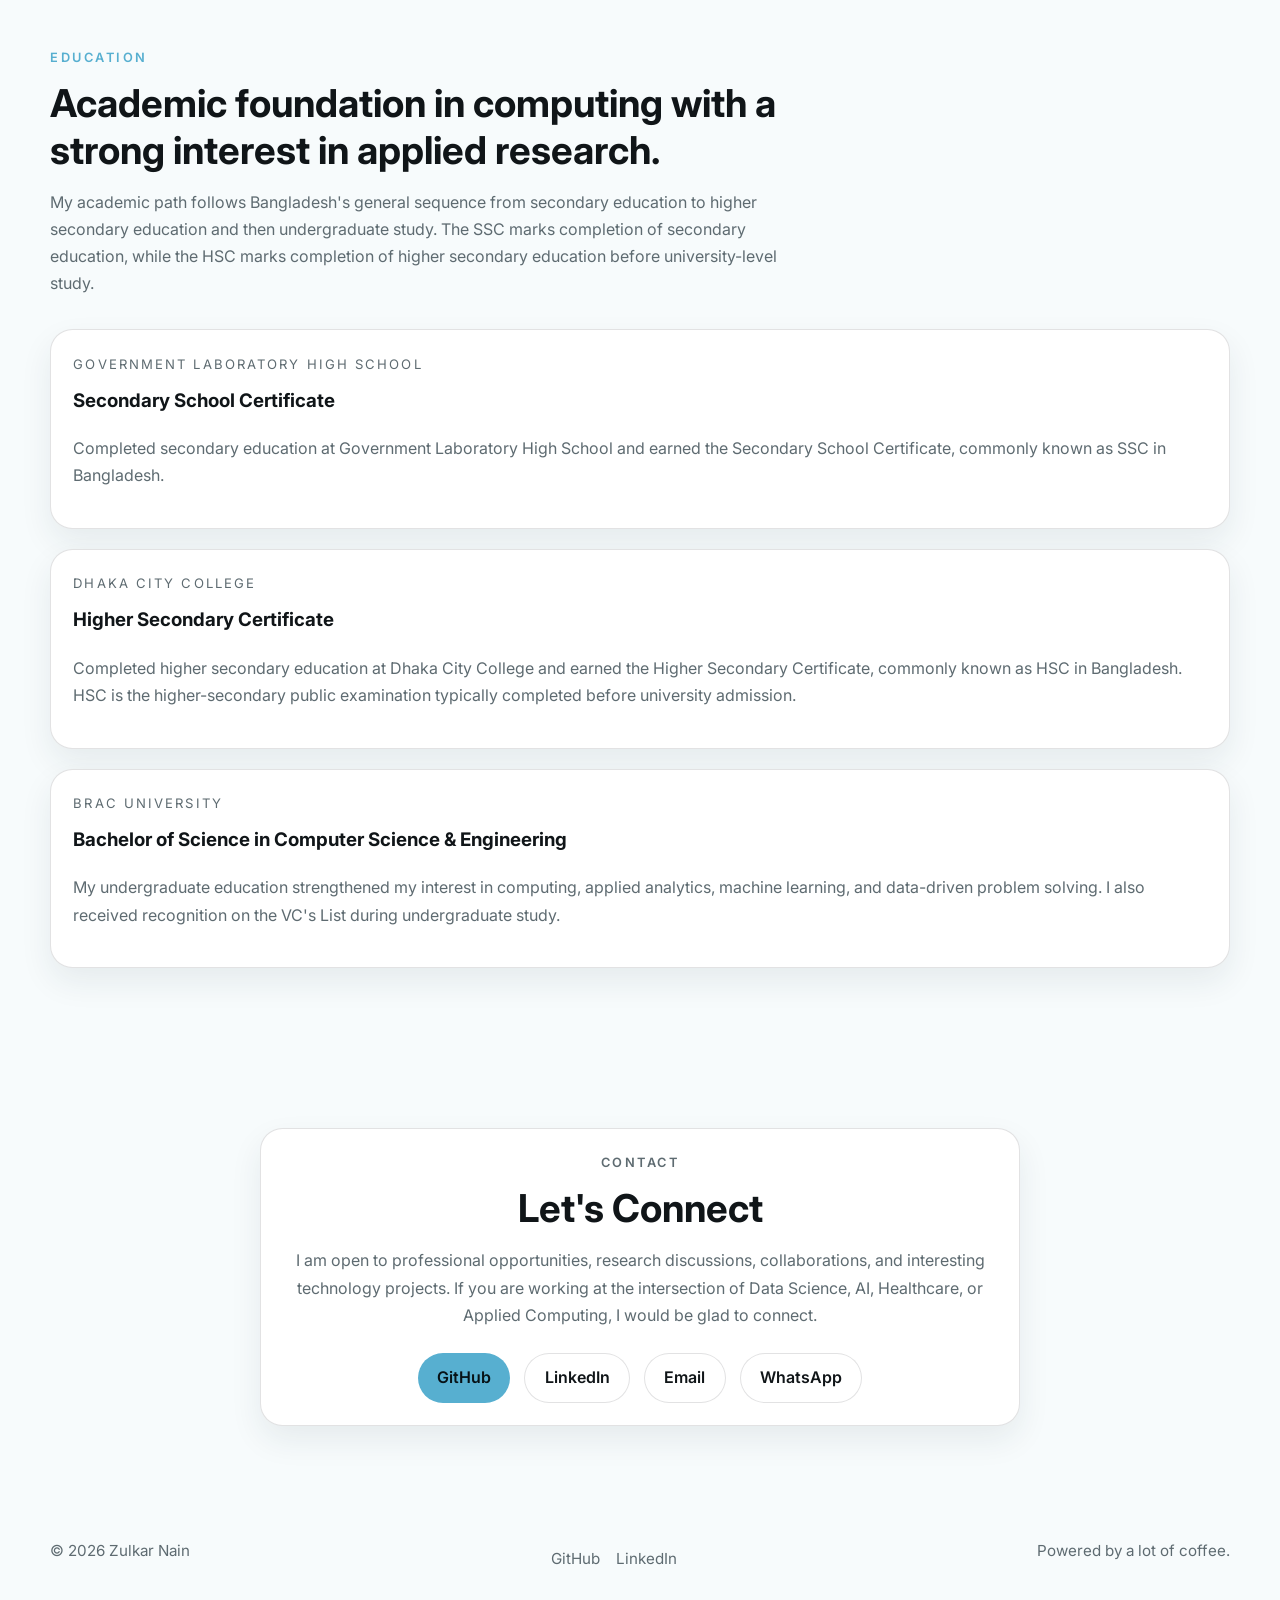
==== commit f16acad7: "Updated education section" ====
--- a/index.html
+++ b/index.html
@@ -399,7 +399,7 @@
                 <span>Python</span><span>ML</span><span>Healthcare</span><span>Jupyter</span>
               </div>
               <div class="project-card__actions">
-                <a class="button button--primary" href="/" target="_blank" rel="noreferrer">Live Demo</a>
+                <a class="button button--primary" href="https://testpcos.online/" target="_blank" rel="noreferrer">Live Demo</a>
                 <a class="button button--ghost" href="https://github.com/zulkar-nain/PCOS-Risk-Predictor-Identifying-At-Risk-Individuals" target="_blank" rel="noreferrer">GitHub</a>
               </div>
             </article>
@@ -499,14 +499,33 @@
           <div class="section-heading fade-in">
             <p class="eyebrow">Education</p>
             <h2>Academic foundation in computing with a strong interest in applied research.</h2>
-          </div>
-          <article class="education-card fade-in">
-            <p class="education-card__school">BRAC University</p>
-            <h3>Bachelor of Science in Computer Science &amp; Engineering</h3>
-            <p>
-              My education strengthened my interest in computing, applied analytics, machine learning, and data-driven problem solving. I also received recognition on the VC's List during undergraduate study.
+            <p class="education__intro">
+              My academic path follows Bangladesh's general sequence from secondary education to higher secondary education and then undergraduate study. The SSC marks completion of secondary education, while the HSC marks completion of higher secondary education before university-level study.
             </p>
-          </article>
+          </div>
+          <div class="education__pathway">
+            <article class="education-card fade-in">
+              <p class="education-card__school">Government Laboratory High School</p>
+              <h3>Secondary School Certificate</h3>
+              <p>
+                Completed secondary education at Government Laboratory High School and earned the Secondary School Certificate, commonly known as SSC in Bangladesh.
+              </p>
+            </article>
+            <article class="education-card fade-in">
+              <p class="education-card__school">Dhaka City College</p>
+              <h3>Higher Secondary Certificate</h3>
+              <p>
+                Completed higher secondary education at Dhaka City College and earned the Higher Secondary Certificate, commonly known as HSC in Bangladesh. HSC is the higher-secondary public examination typically completed before university admission.
+              </p>
+            </article>
+            <article class="education-card fade-in">
+              <p class="education-card__school">BRAC University</p>
+              <h3>Bachelor of Science in Computer Science &amp; Engineering</h3>
+              <p>
+                My undergraduate education strengthened my interest in computing, applied analytics, machine learning, and data-driven problem solving. I also received recognition on the VC's List during undergraduate study.
+              </p>
+            </article>
+          </div>
         </section>
 
         <section id="contact" class="section contact">
--- a/style.css
+++ b/style.css
@@ -836,6 +836,20 @@
 
 .education-card {
   max-width: 780px;
+}
+
+.education__intro {
+  max-width: 780px;
+  color: var(--muted);
+}
+
+.education__pathway {
+  display: grid;
+  gap: 1.25rem;
+}
+
+.education__pathway .education-card {
+  max-width: none;
 }
 
 .education-card__school {
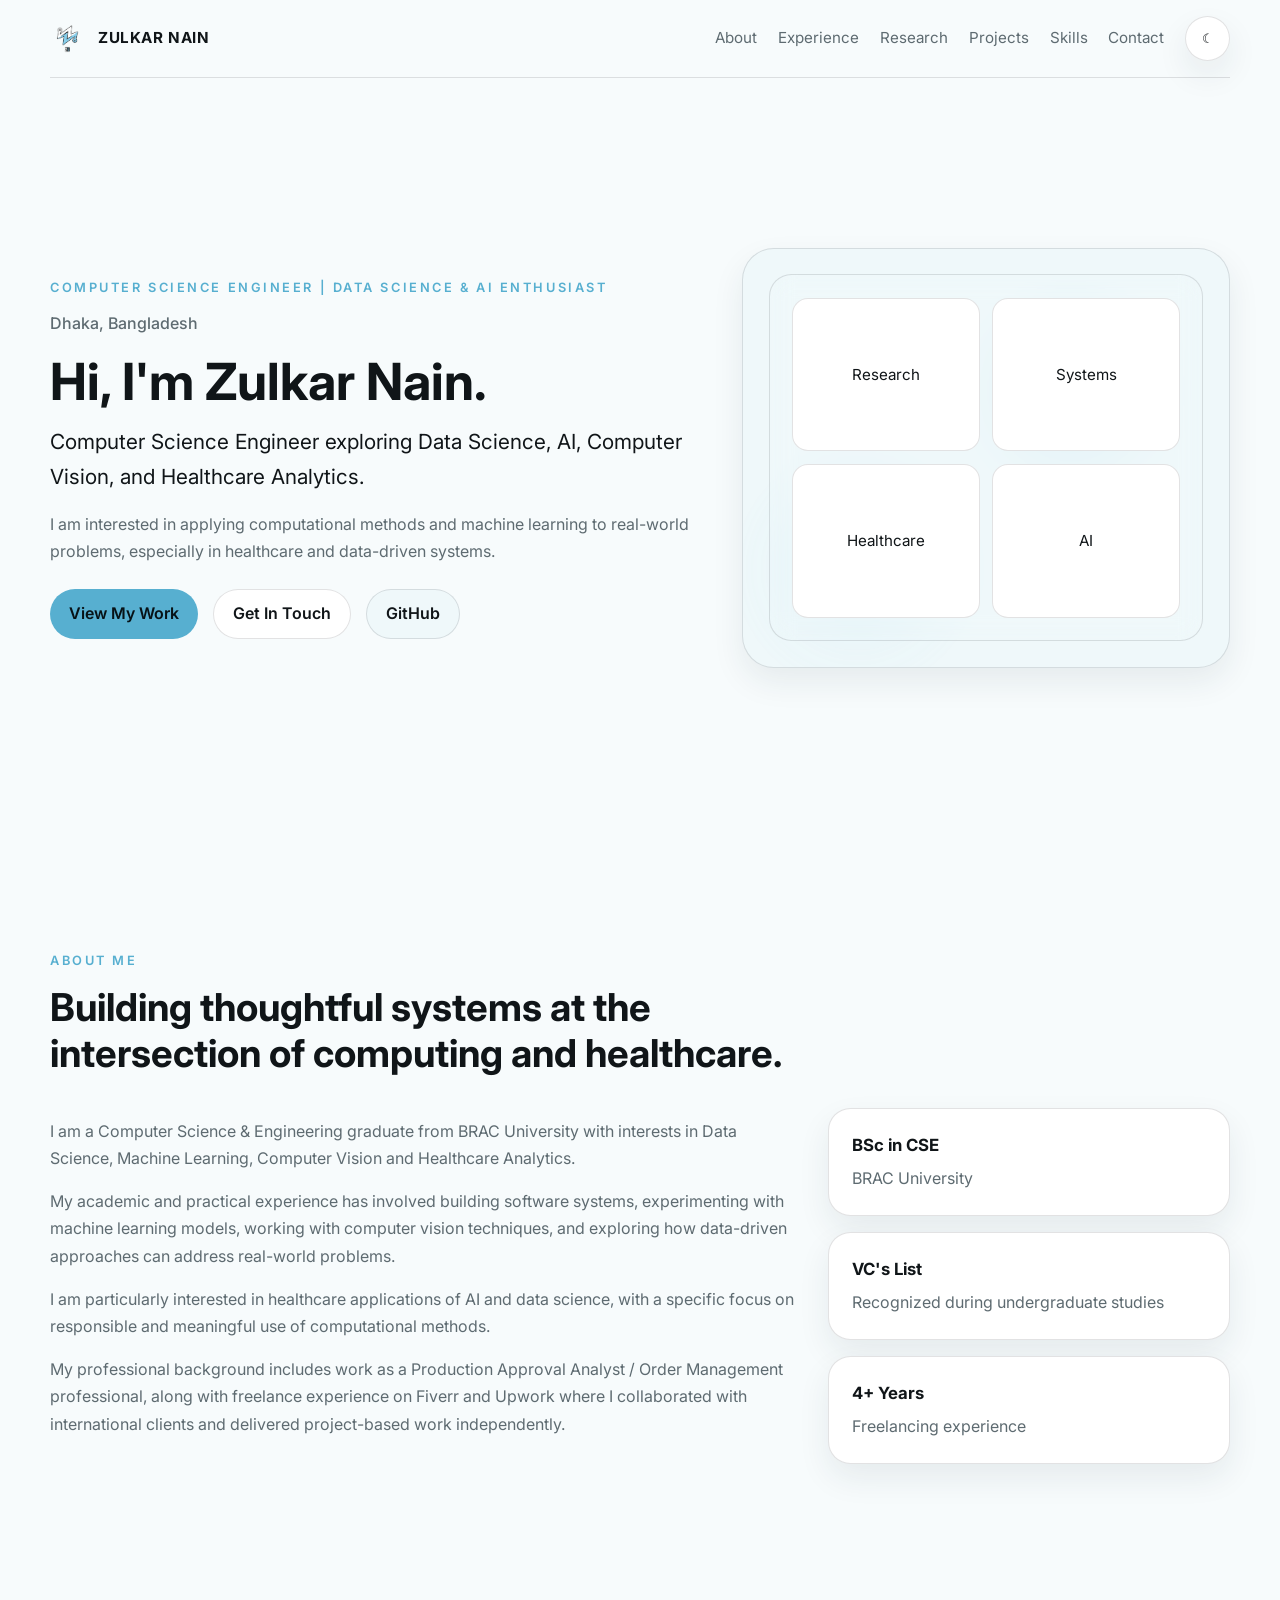
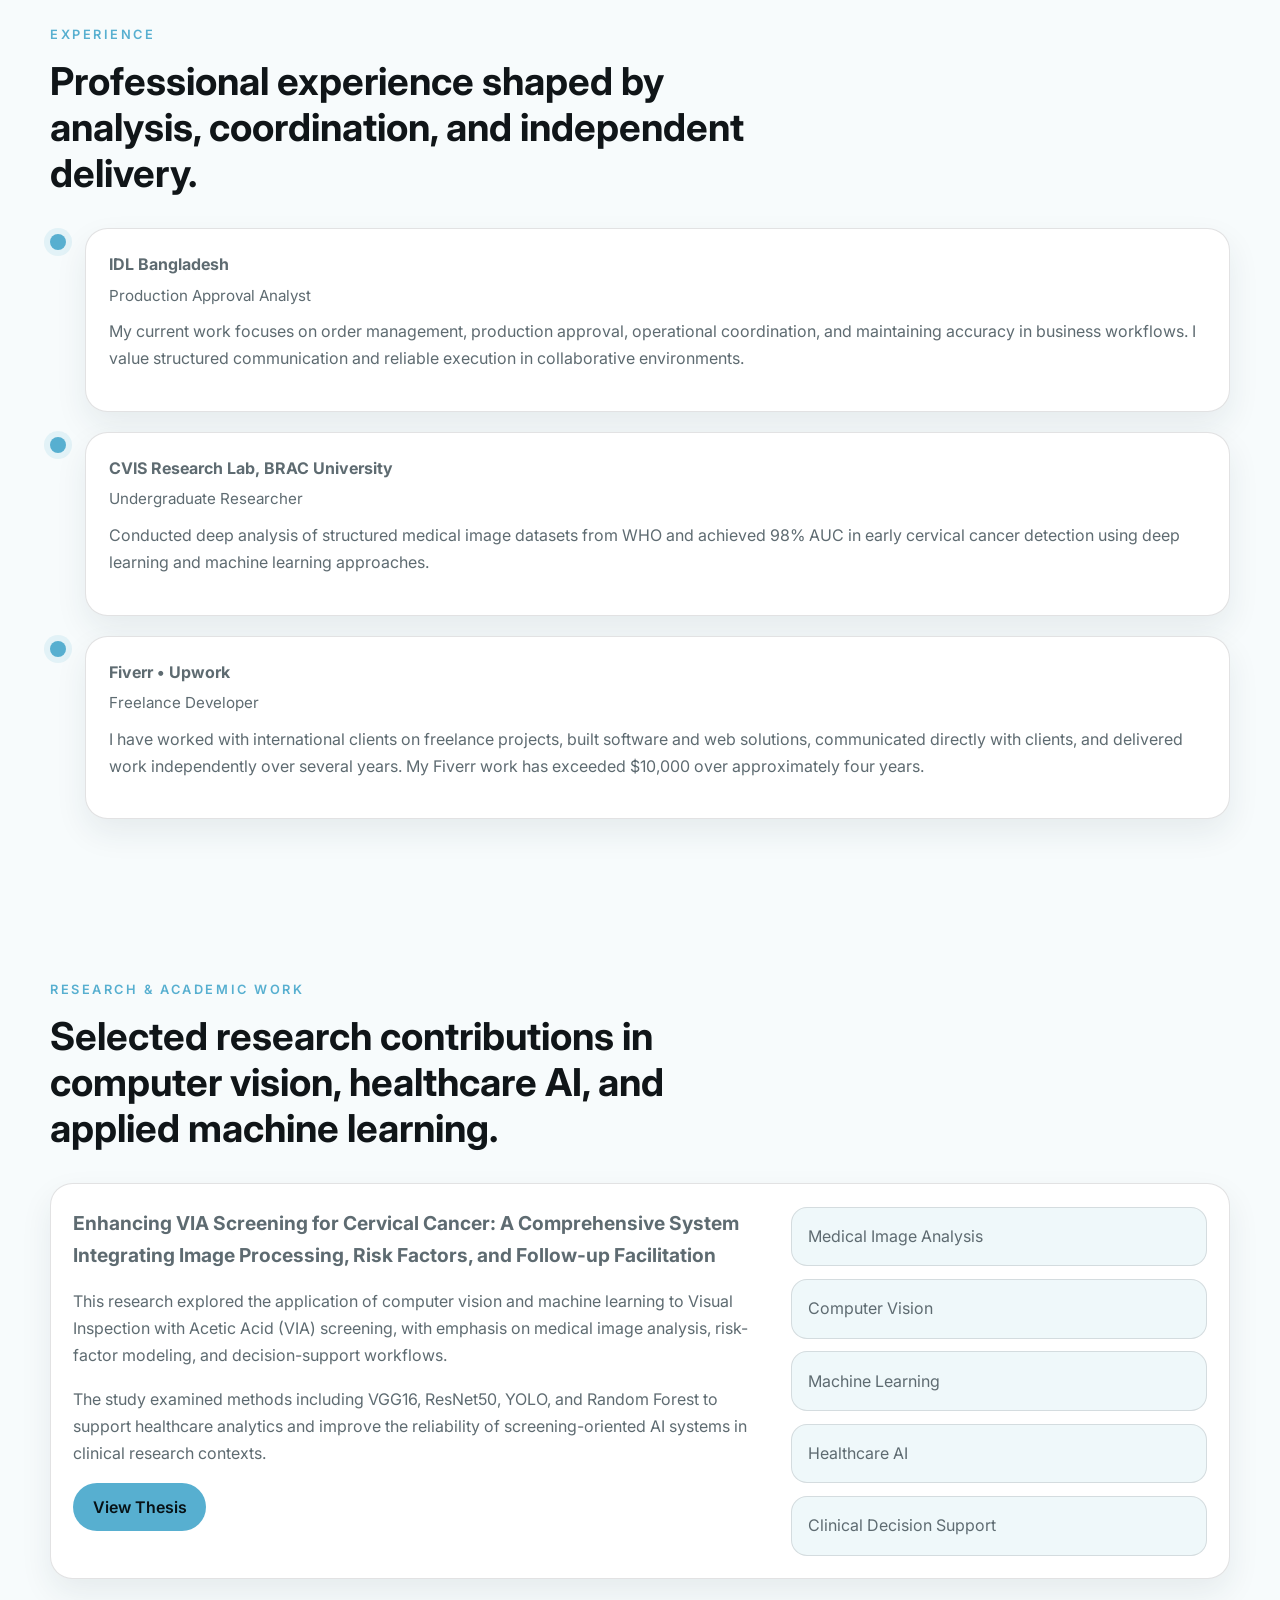
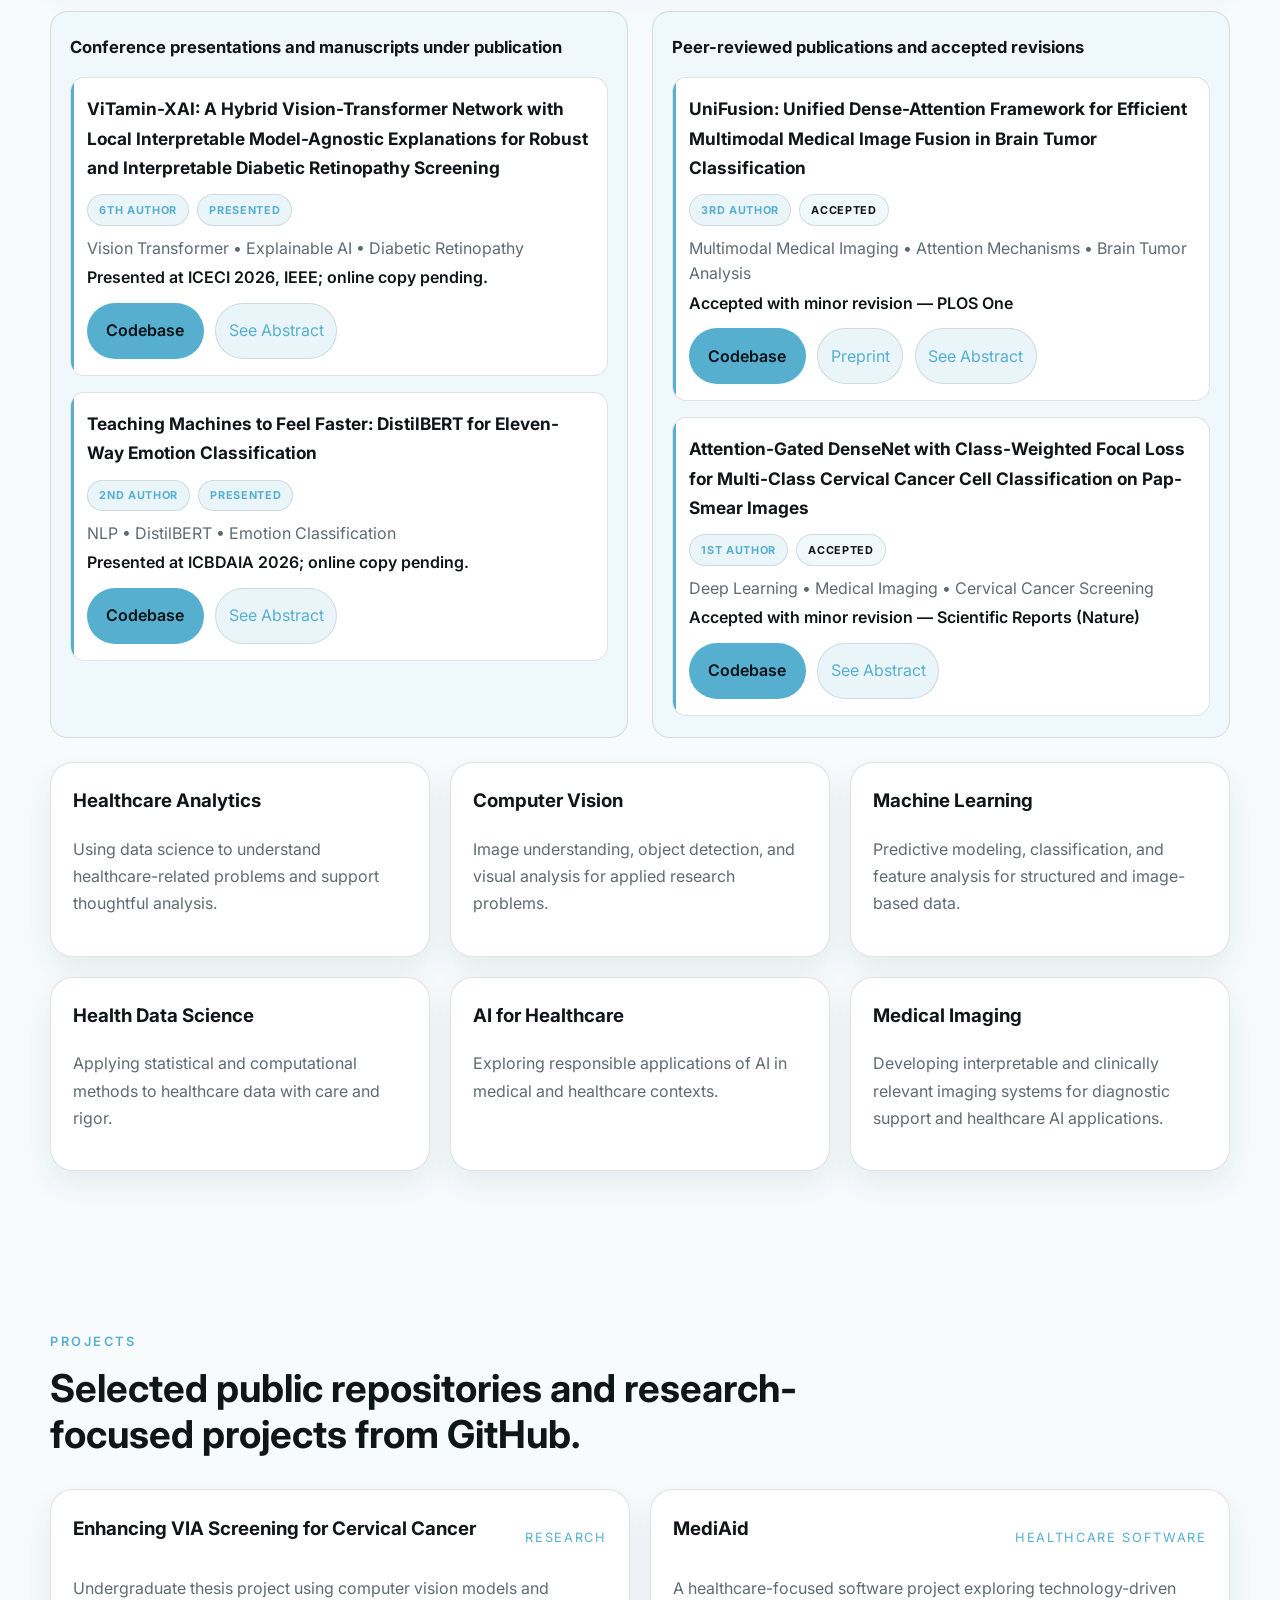
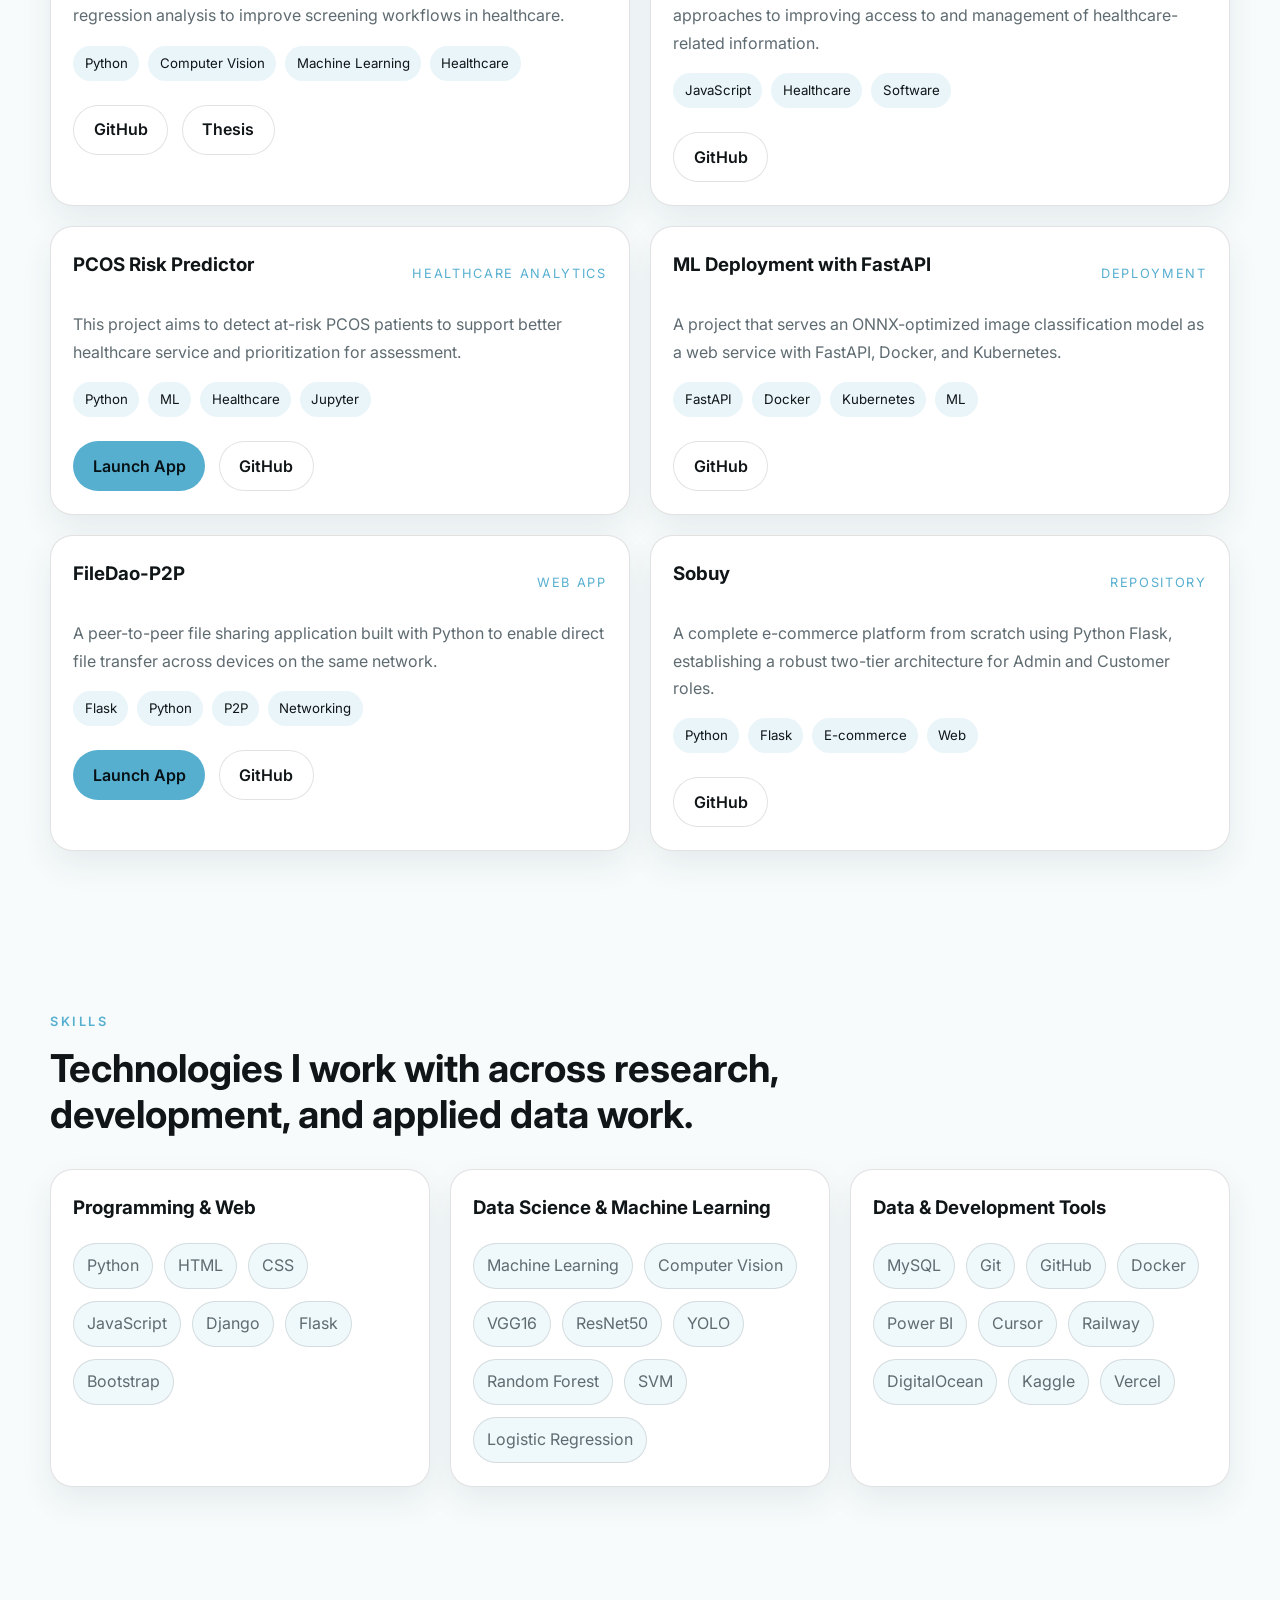
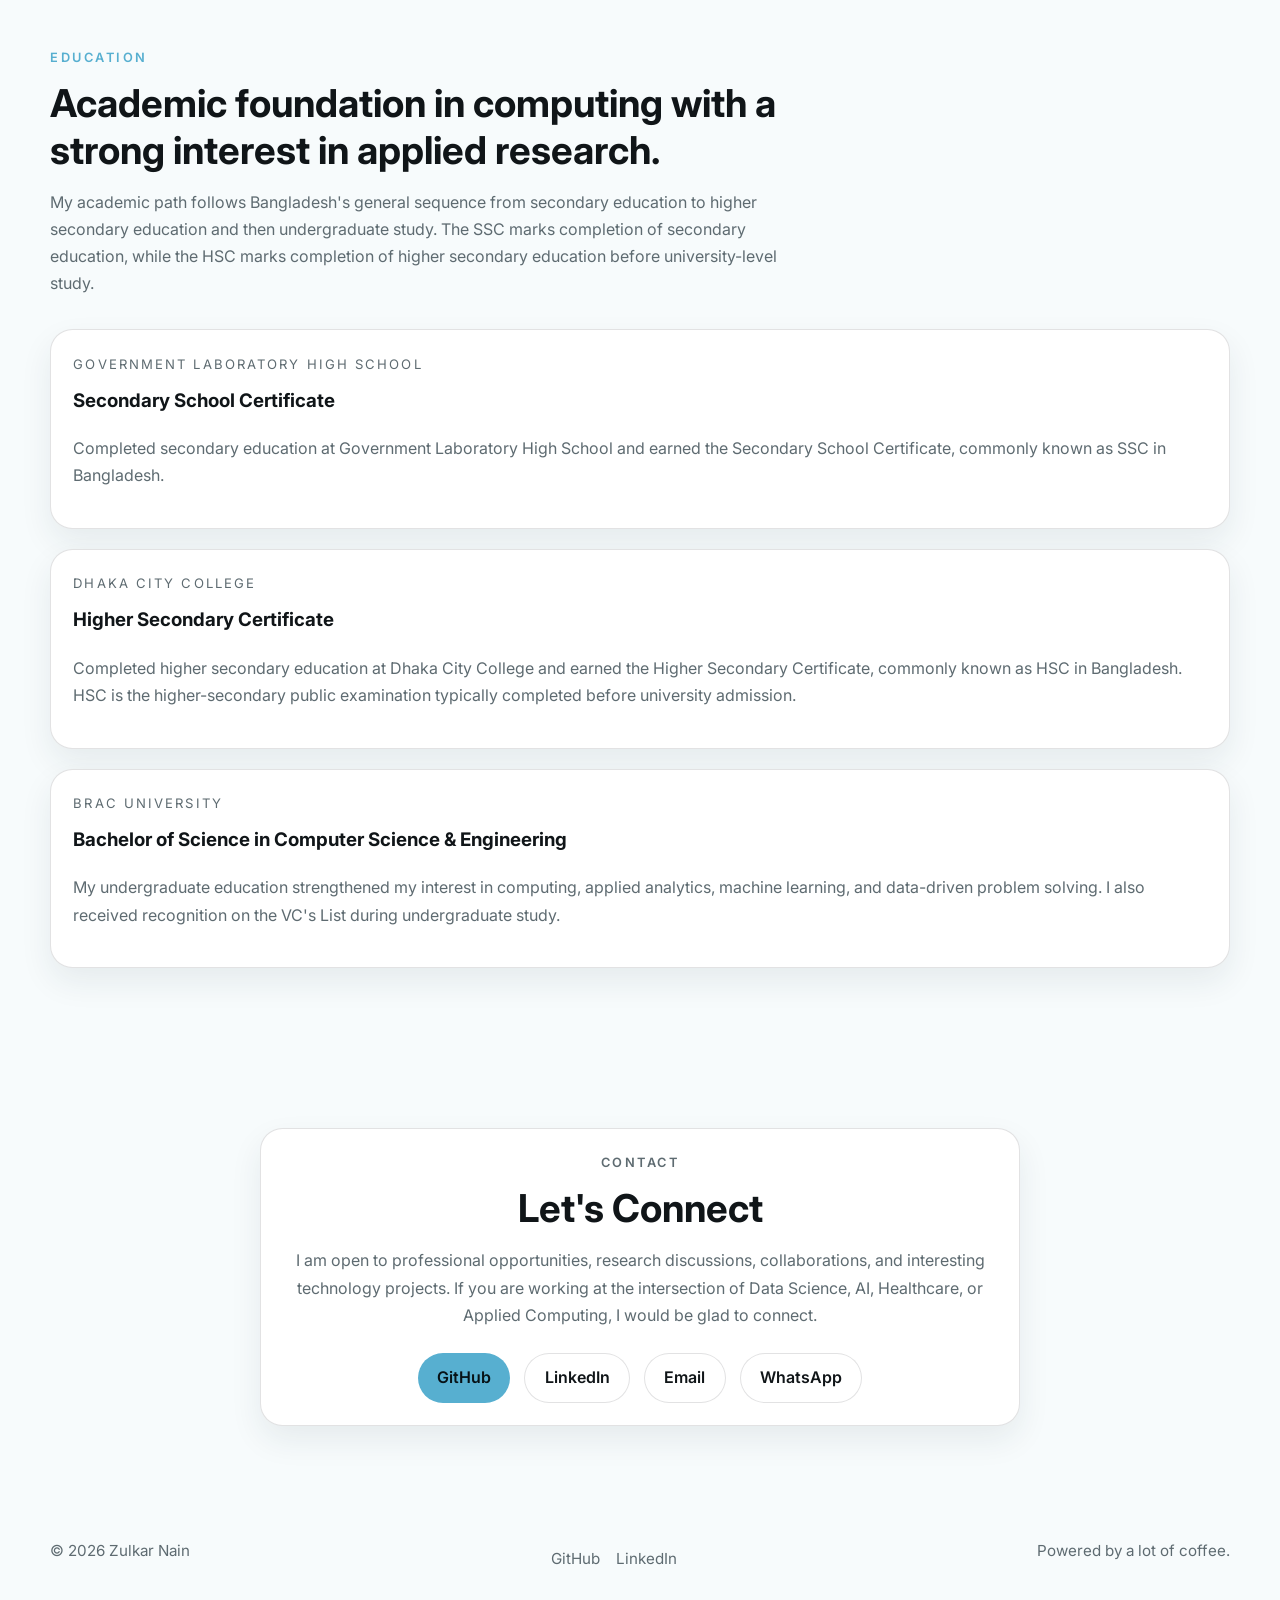
==== commit c90529e3: "updated project section" ====
--- a/index.html
+++ b/index.html
@@ -399,7 +399,7 @@
                 <span>Python</span><span>ML</span><span>Healthcare</span><span>Jupyter</span>
               </div>
               <div class="project-card__actions">
-                <a class="button button--primary" href="https://testpcos.online/" target="_blank" rel="noreferrer">Live Demo</a>
+                <a class="button button--primary" href="https://testpcos.online/" target="_blank" rel="noreferrer">Launch App</a>
                 <a class="button button--ghost" href="https://github.com/zulkar-nain/PCOS-Risk-Predictor-Identifying-At-Risk-Individuals" target="_blank" rel="noreferrer">GitHub</a>
               </div>
             </article>
@@ -426,8 +426,8 @@
                 <span>Flask</span><span>Python</span><span>P2P</span><span>Networking</span>
               </div>
               <div class="project-card__actions">
+                <a class="button button--primary" href="https://filedao.online/" target="_blank" rel="noreferrer">Launch App</a>
                 <a class="button button--ghost" href="https://github.com/zulkar-nain/FileDao-P2P" target="_blank" rel="noreferrer">GitHub</a>
-                <a class="button button--ghost" href="https://filedao.online/" target="_blank" rel="noreferrer">Website</a>
               </div>
             </article>
             <article class="project-card fade-in">
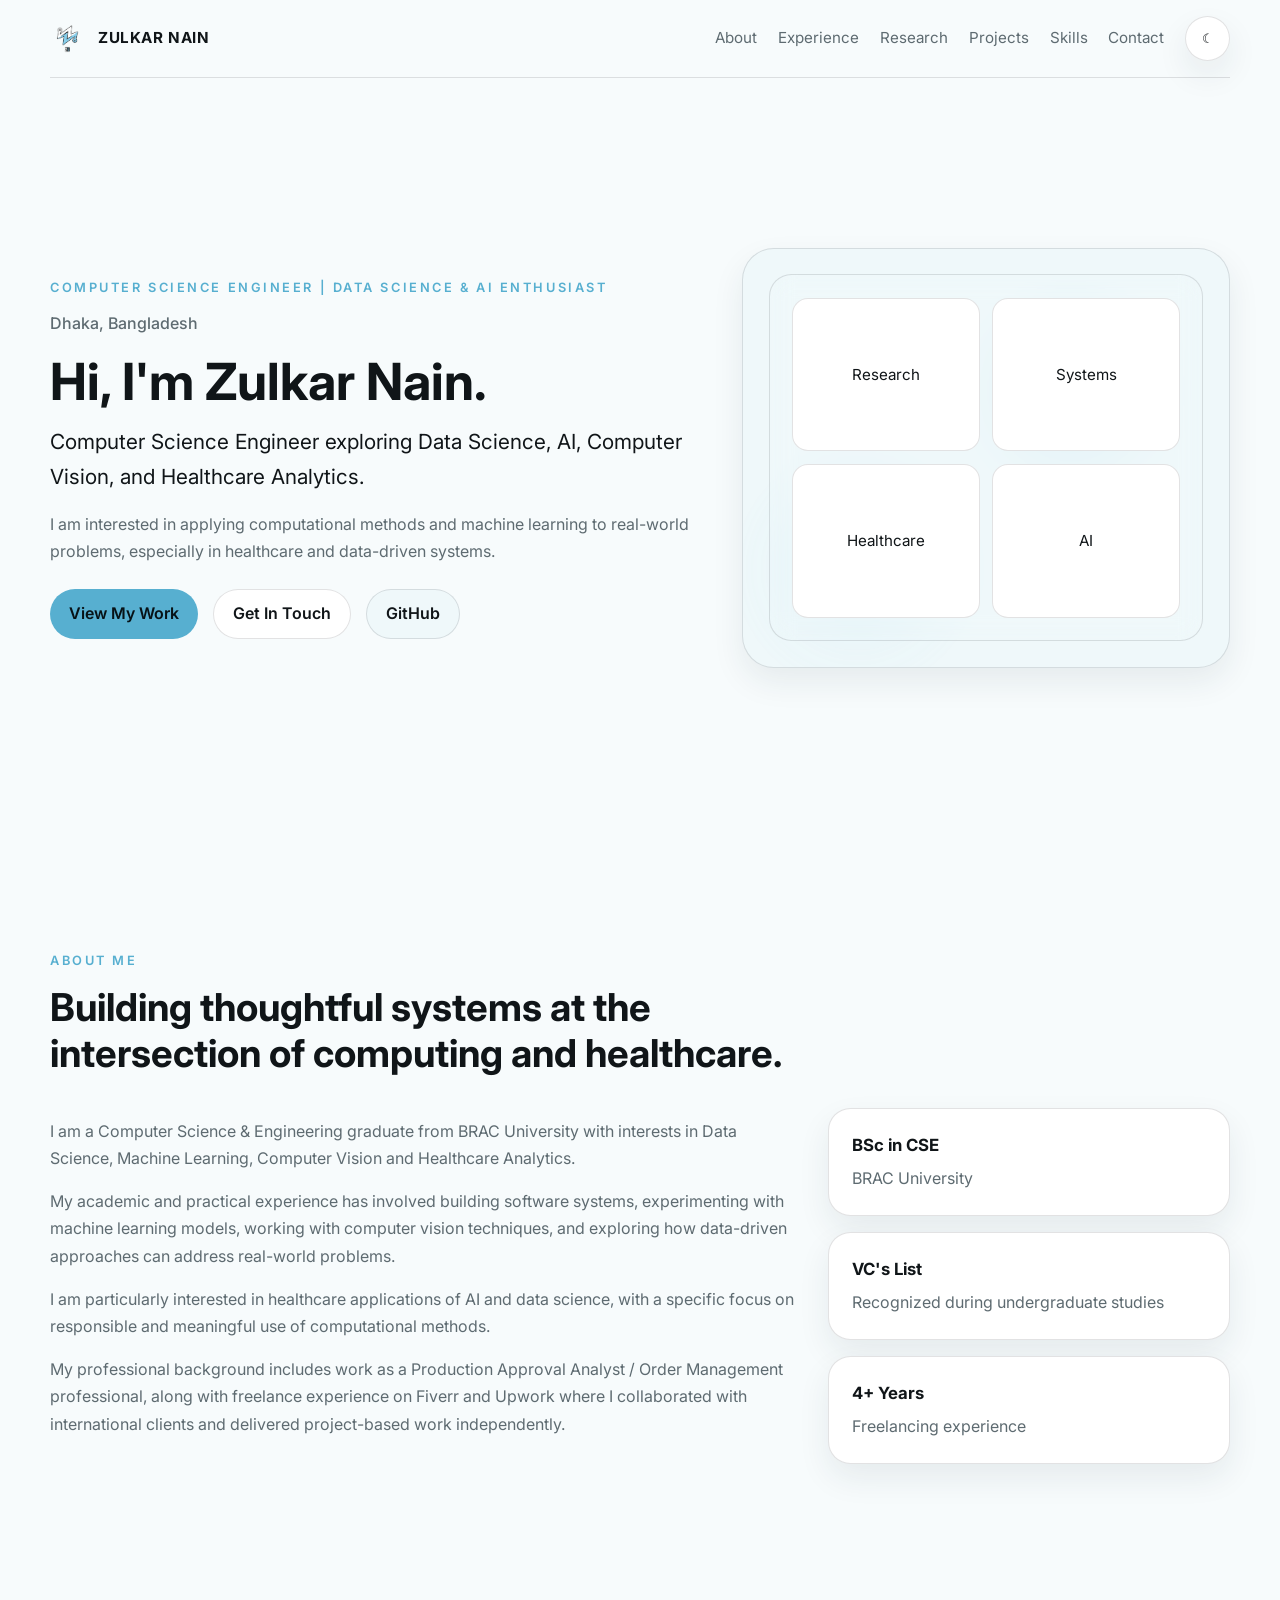
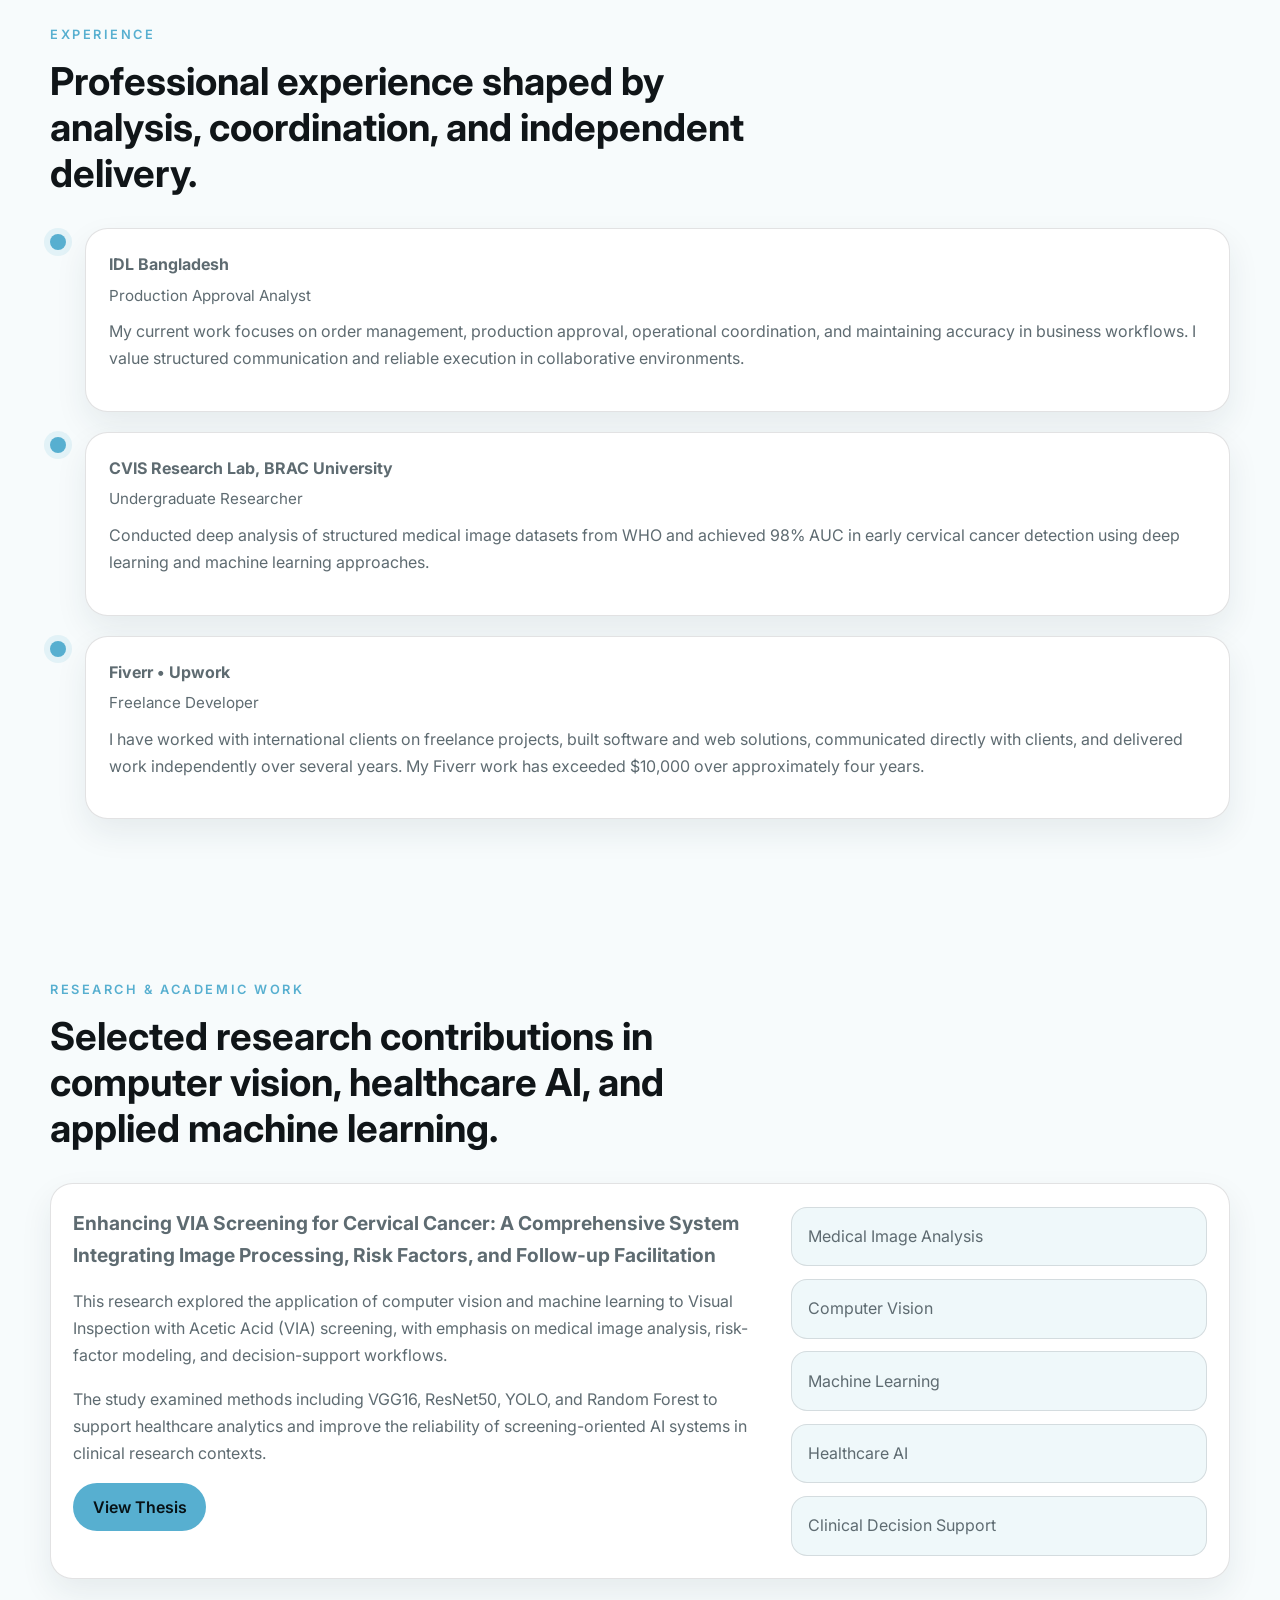
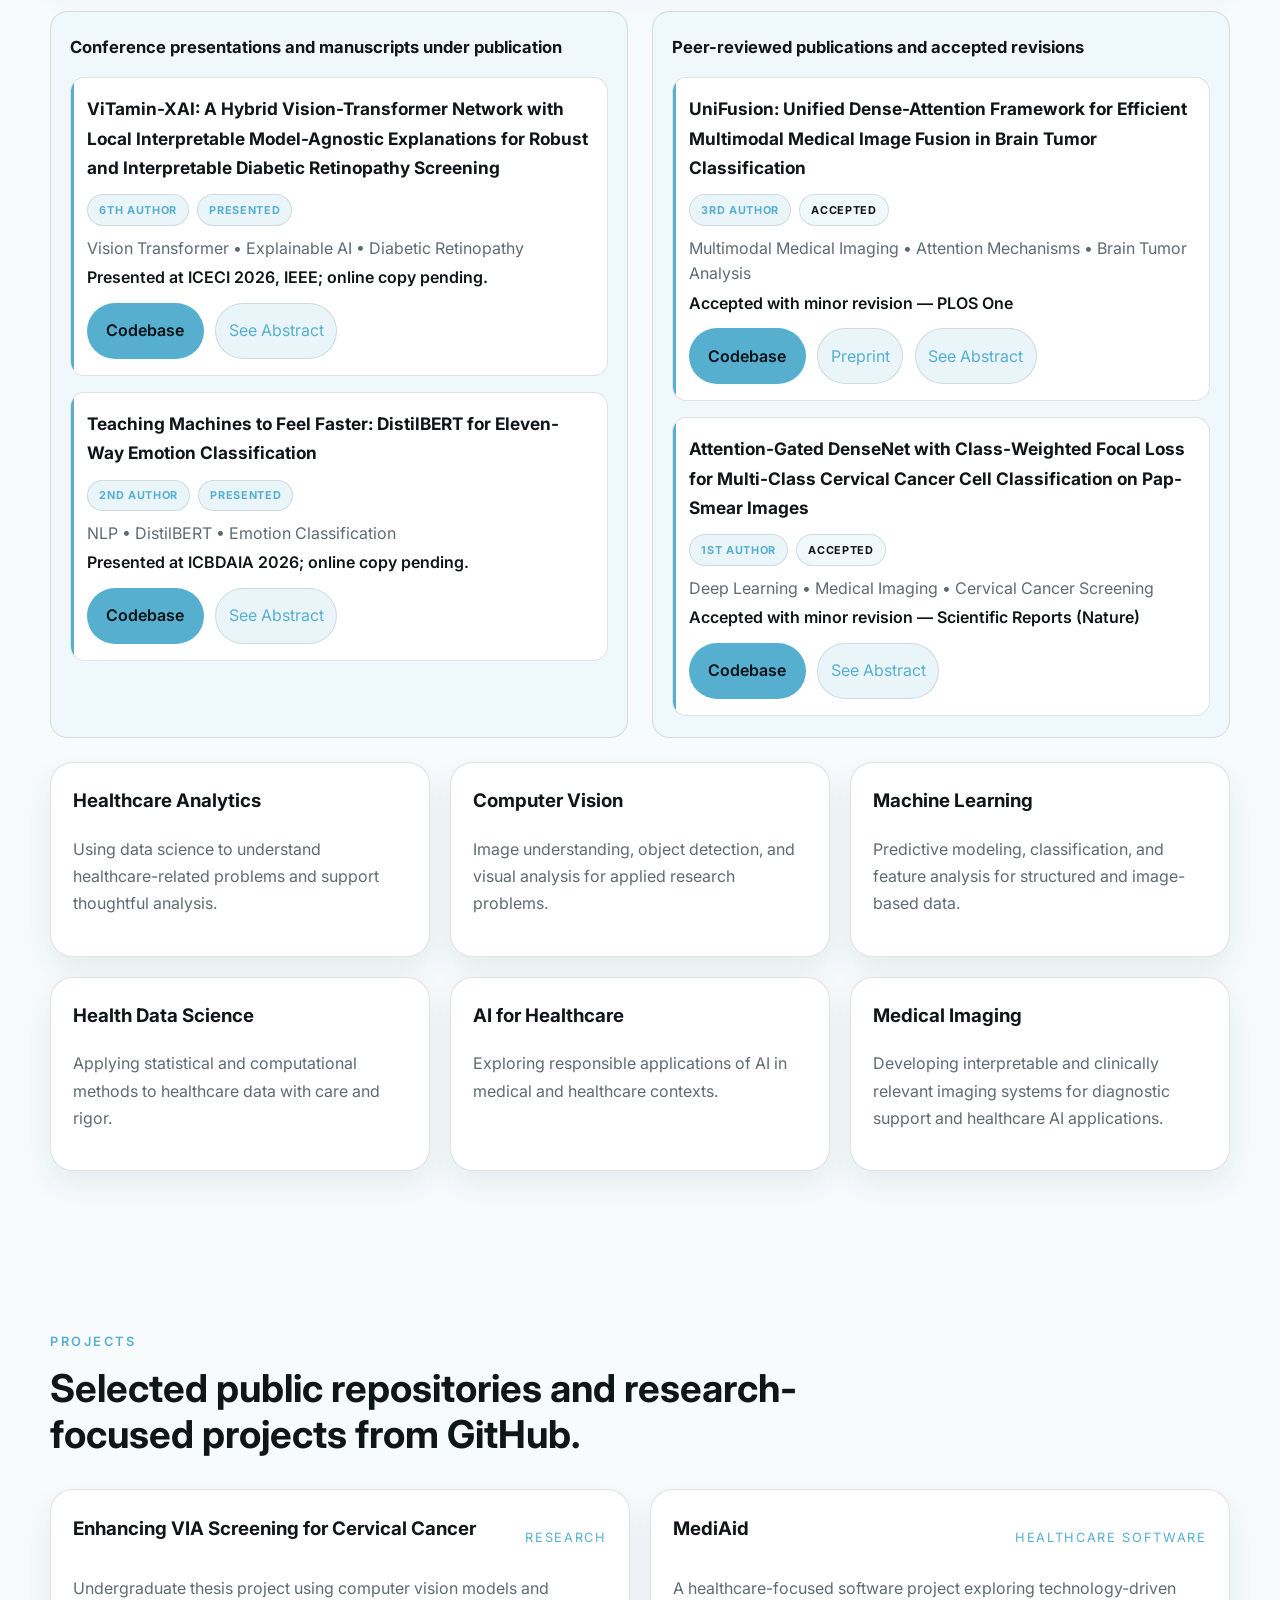
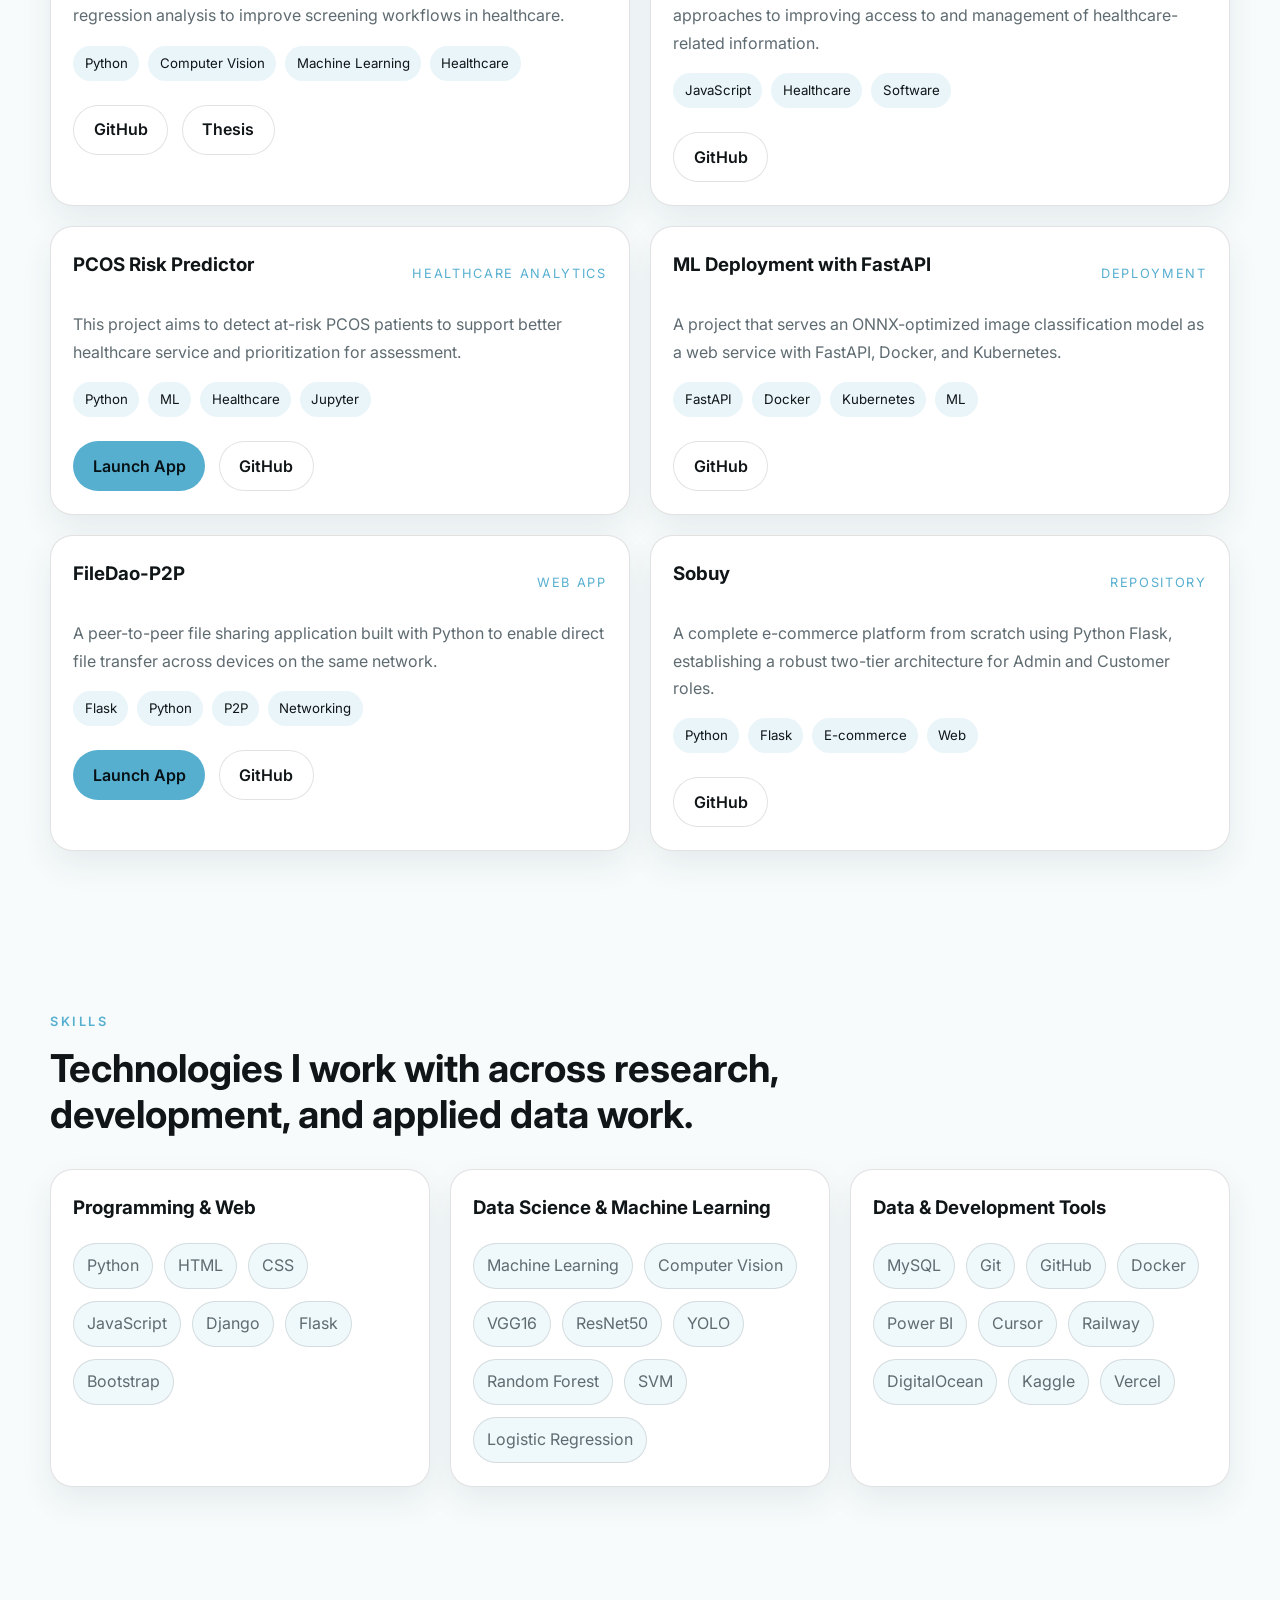
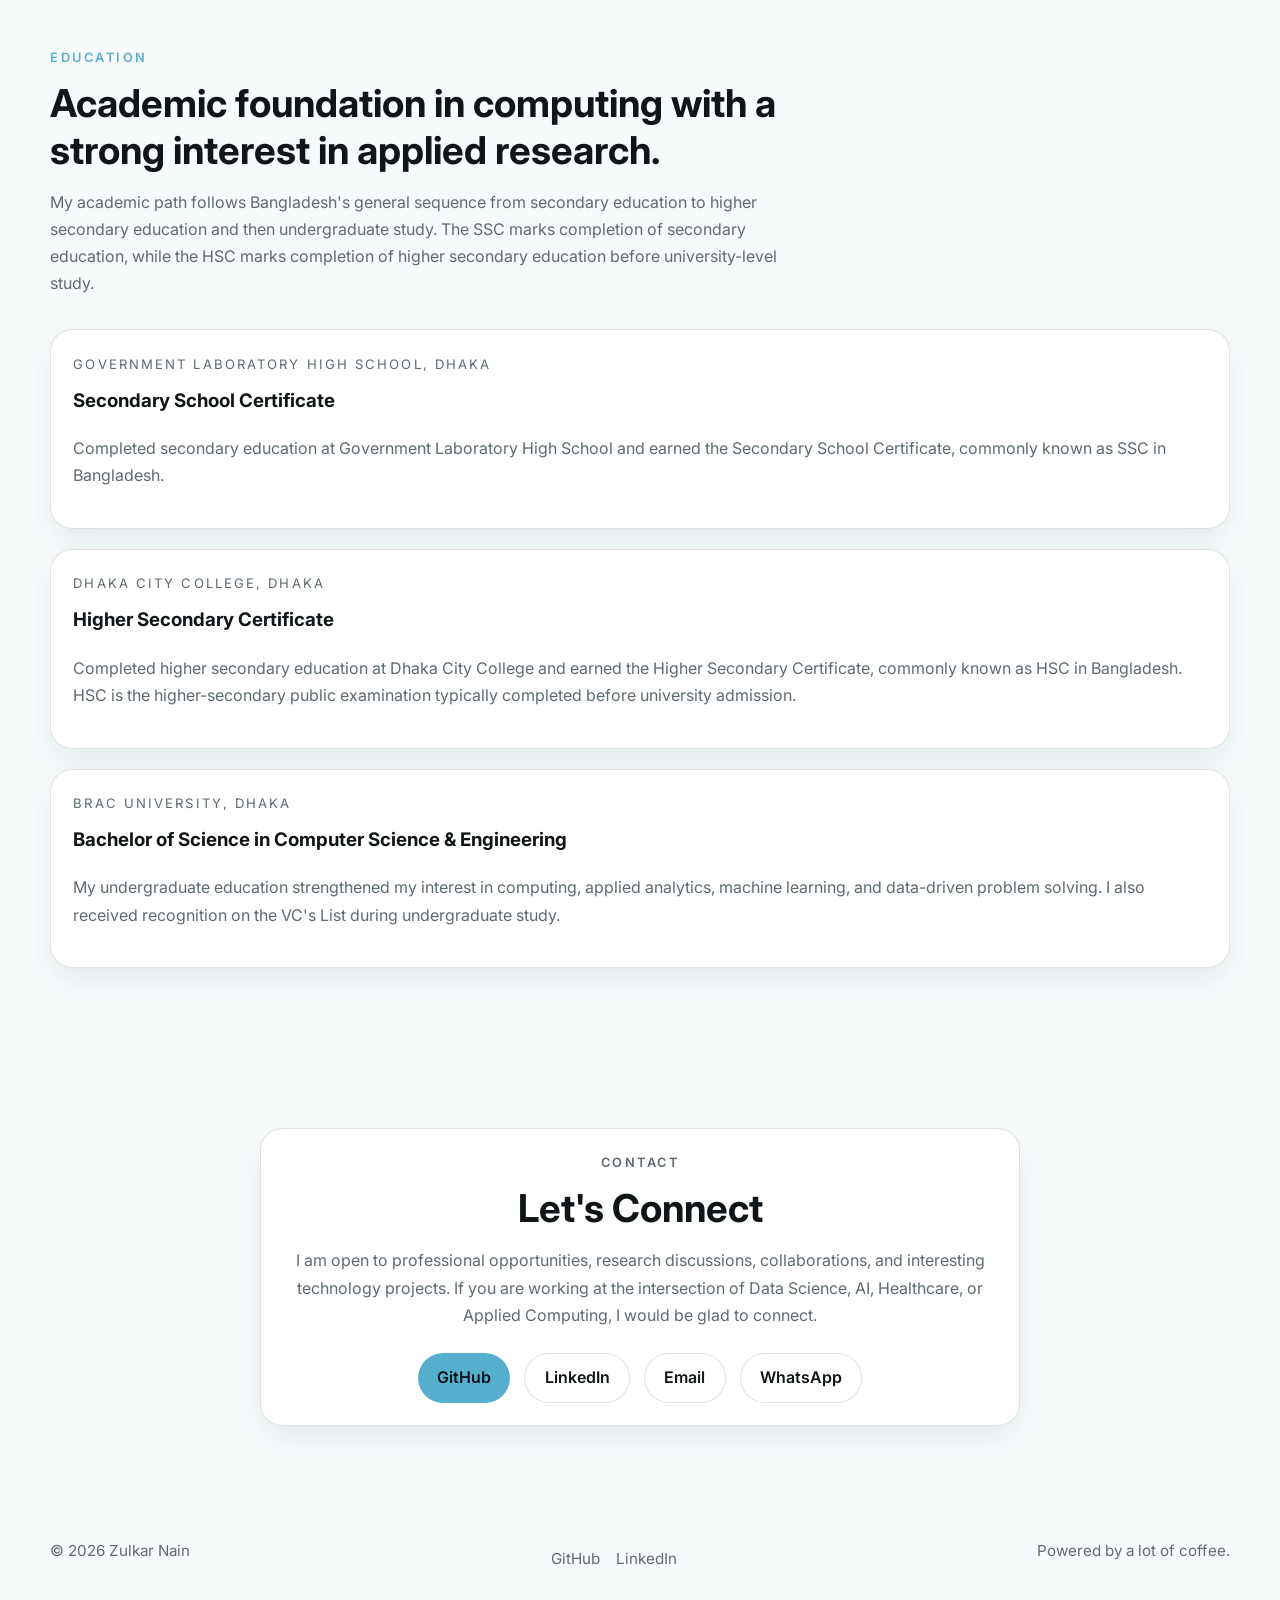
==== commit cabc25c9: "updated Education Section" ====
--- a/index.html
+++ b/index.html
@@ -505,21 +505,21 @@
           </div>
           <div class="education__pathway">
             <article class="education-card fade-in">
-              <p class="education-card__school">Government Laboratory High School</p>
+              <p class="education-card__school">Government Laboratory High School, Dhaka</p>
               <h3>Secondary School Certificate</h3>
               <p>
                 Completed secondary education at Government Laboratory High School and earned the Secondary School Certificate, commonly known as SSC in Bangladesh.
               </p>
             </article>
             <article class="education-card fade-in">
-              <p class="education-card__school">Dhaka City College</p>
+              <p class="education-card__school">Dhaka City College, Dhaka</p>
               <h3>Higher Secondary Certificate</h3>
               <p>
                 Completed higher secondary education at Dhaka City College and earned the Higher Secondary Certificate, commonly known as HSC in Bangladesh. HSC is the higher-secondary public examination typically completed before university admission.
               </p>
             </article>
             <article class="education-card fade-in">
-              <p class="education-card__school">BRAC University</p>
+              <p class="education-card__school">BRAC University, Dhaka</p>
               <h3>Bachelor of Science in Computer Science &amp; Engineering</h3>
               <p>
                 My undergraduate education strengthened my interest in computing, applied analytics, machine learning, and data-driven problem solving. I also received recognition on the VC's List during undergraduate study.
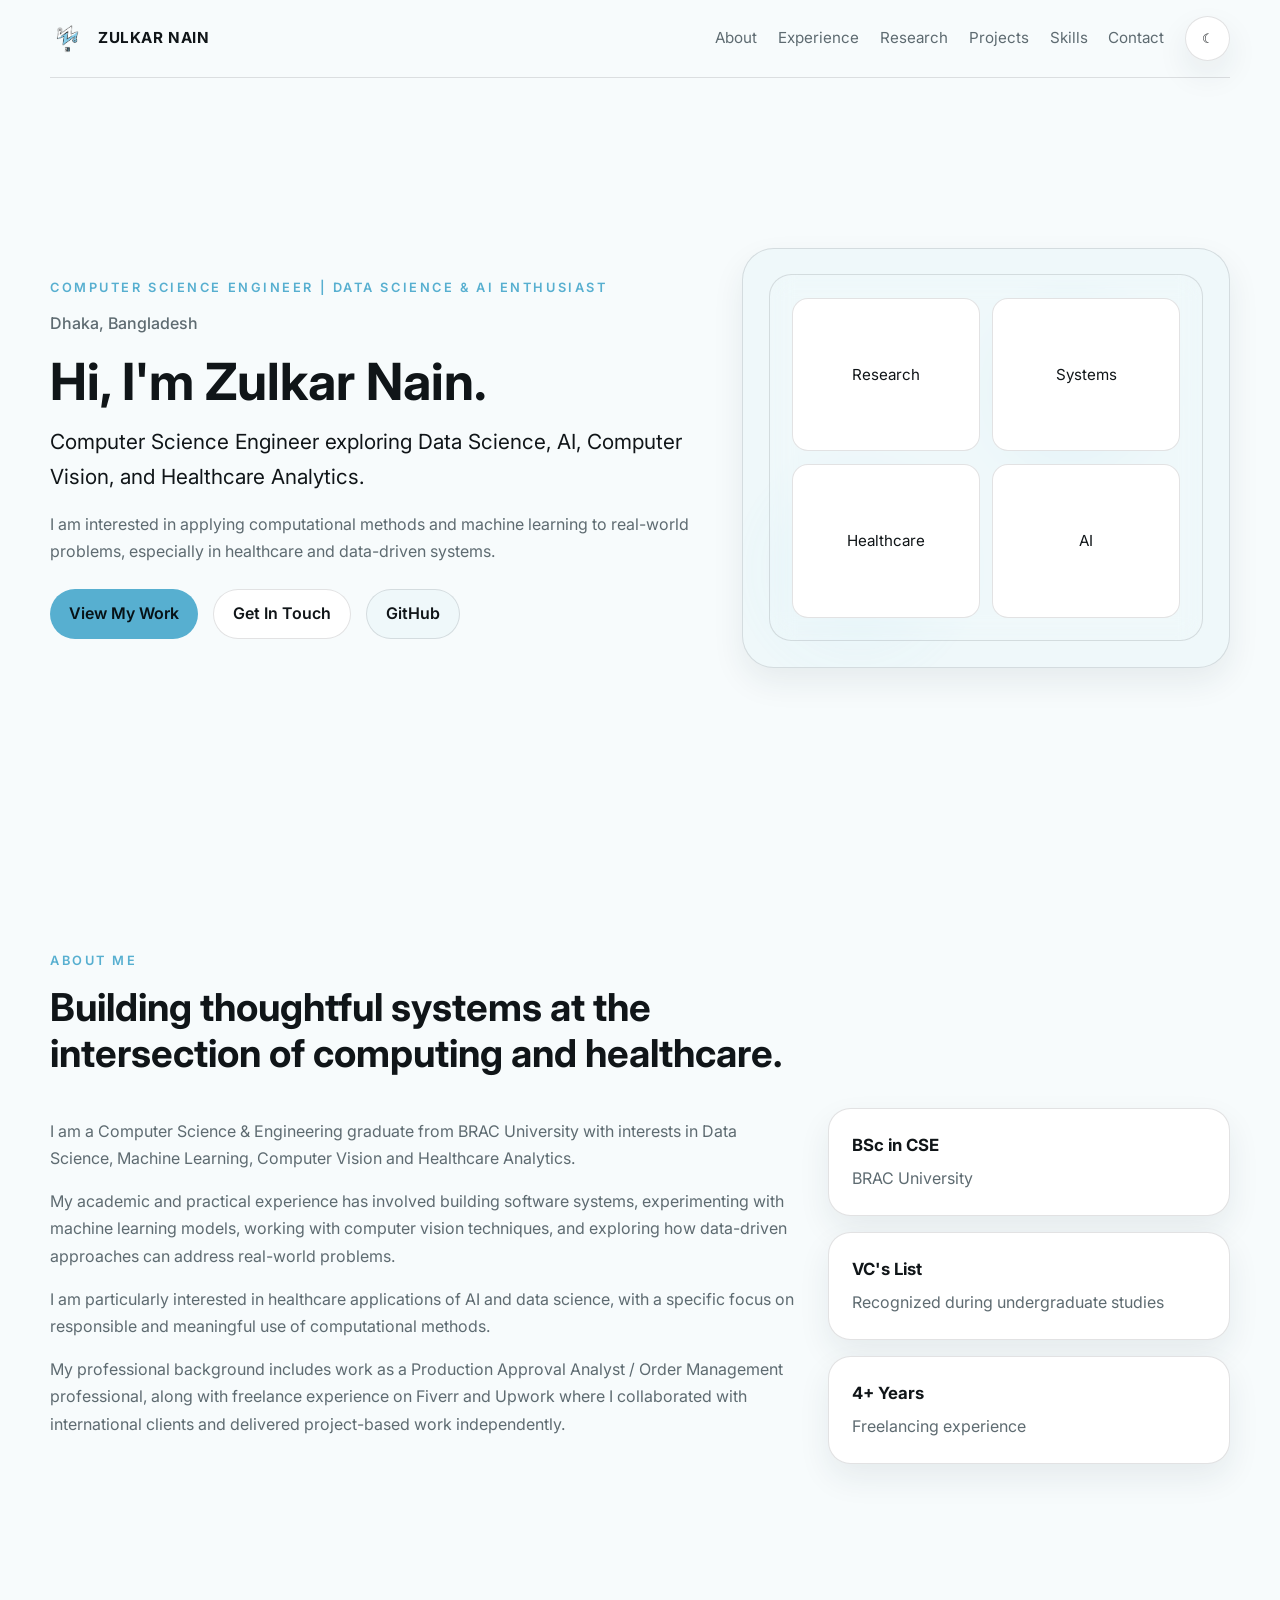
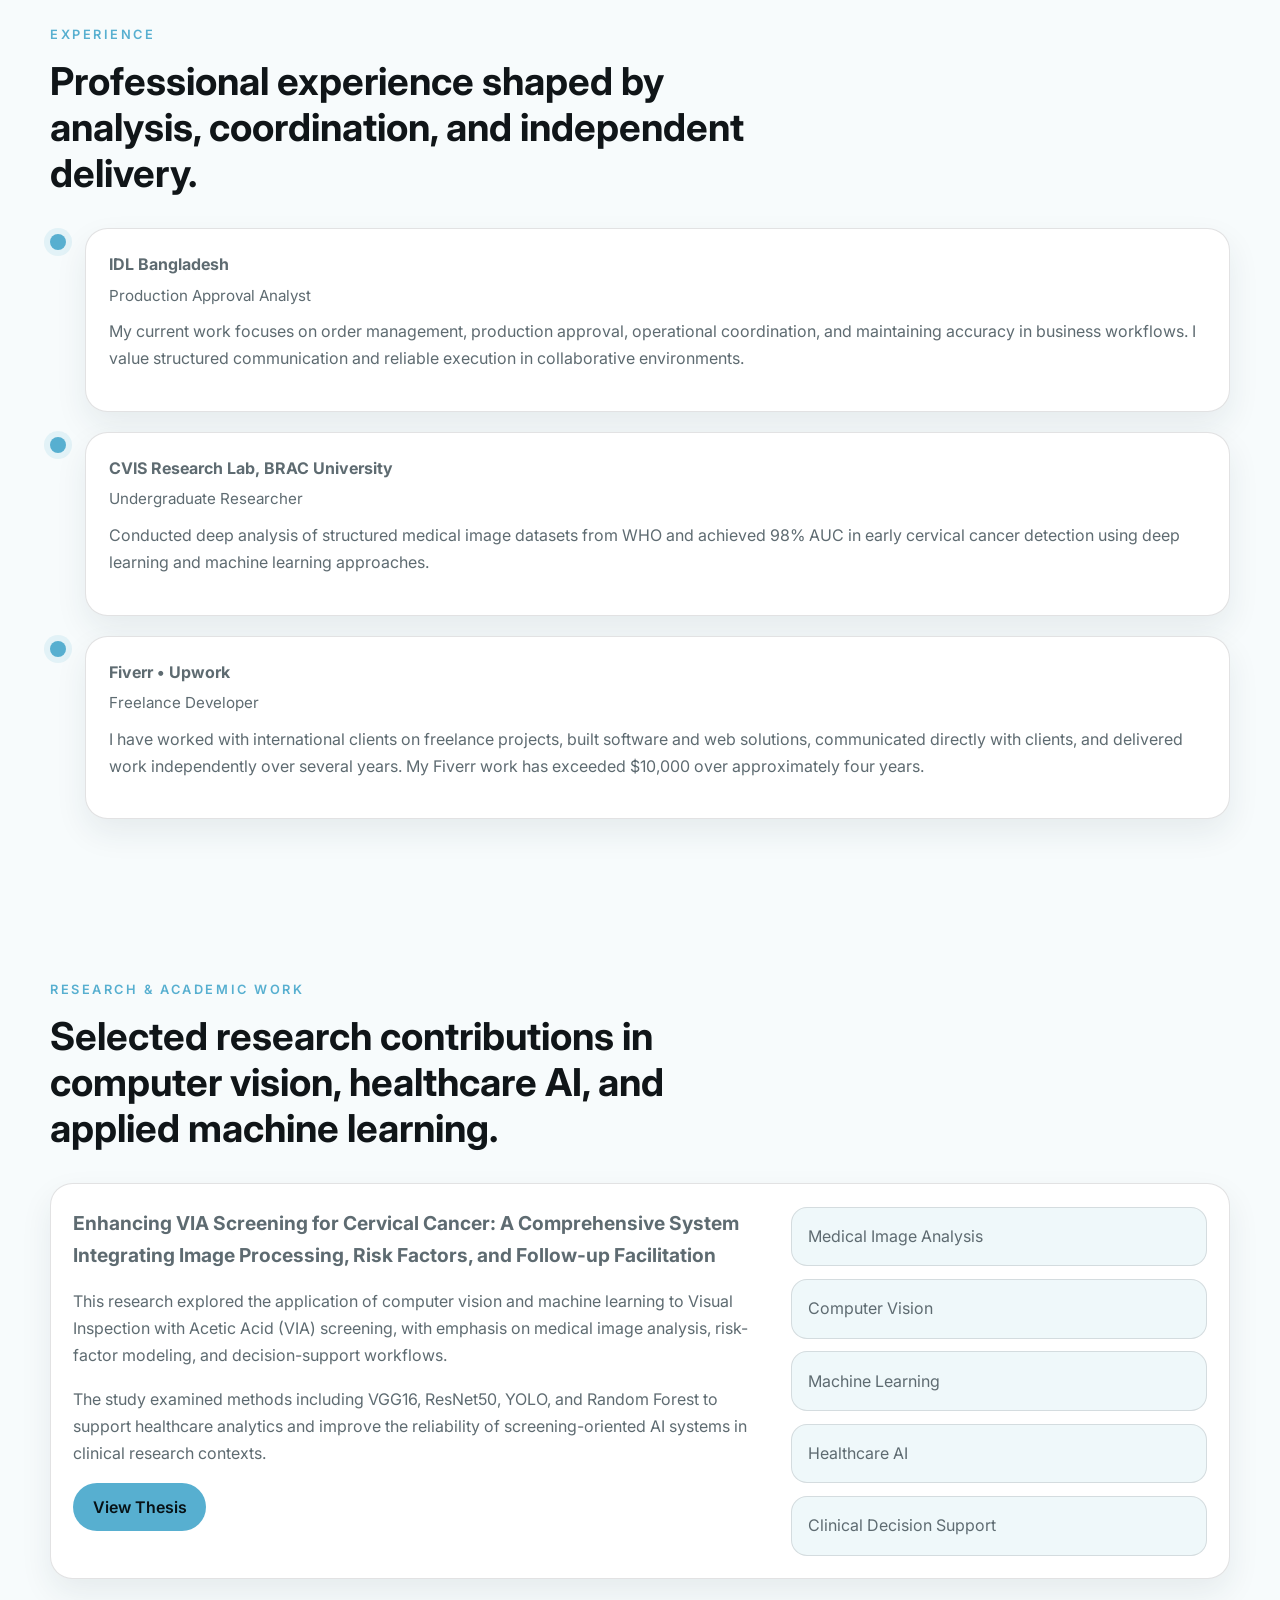
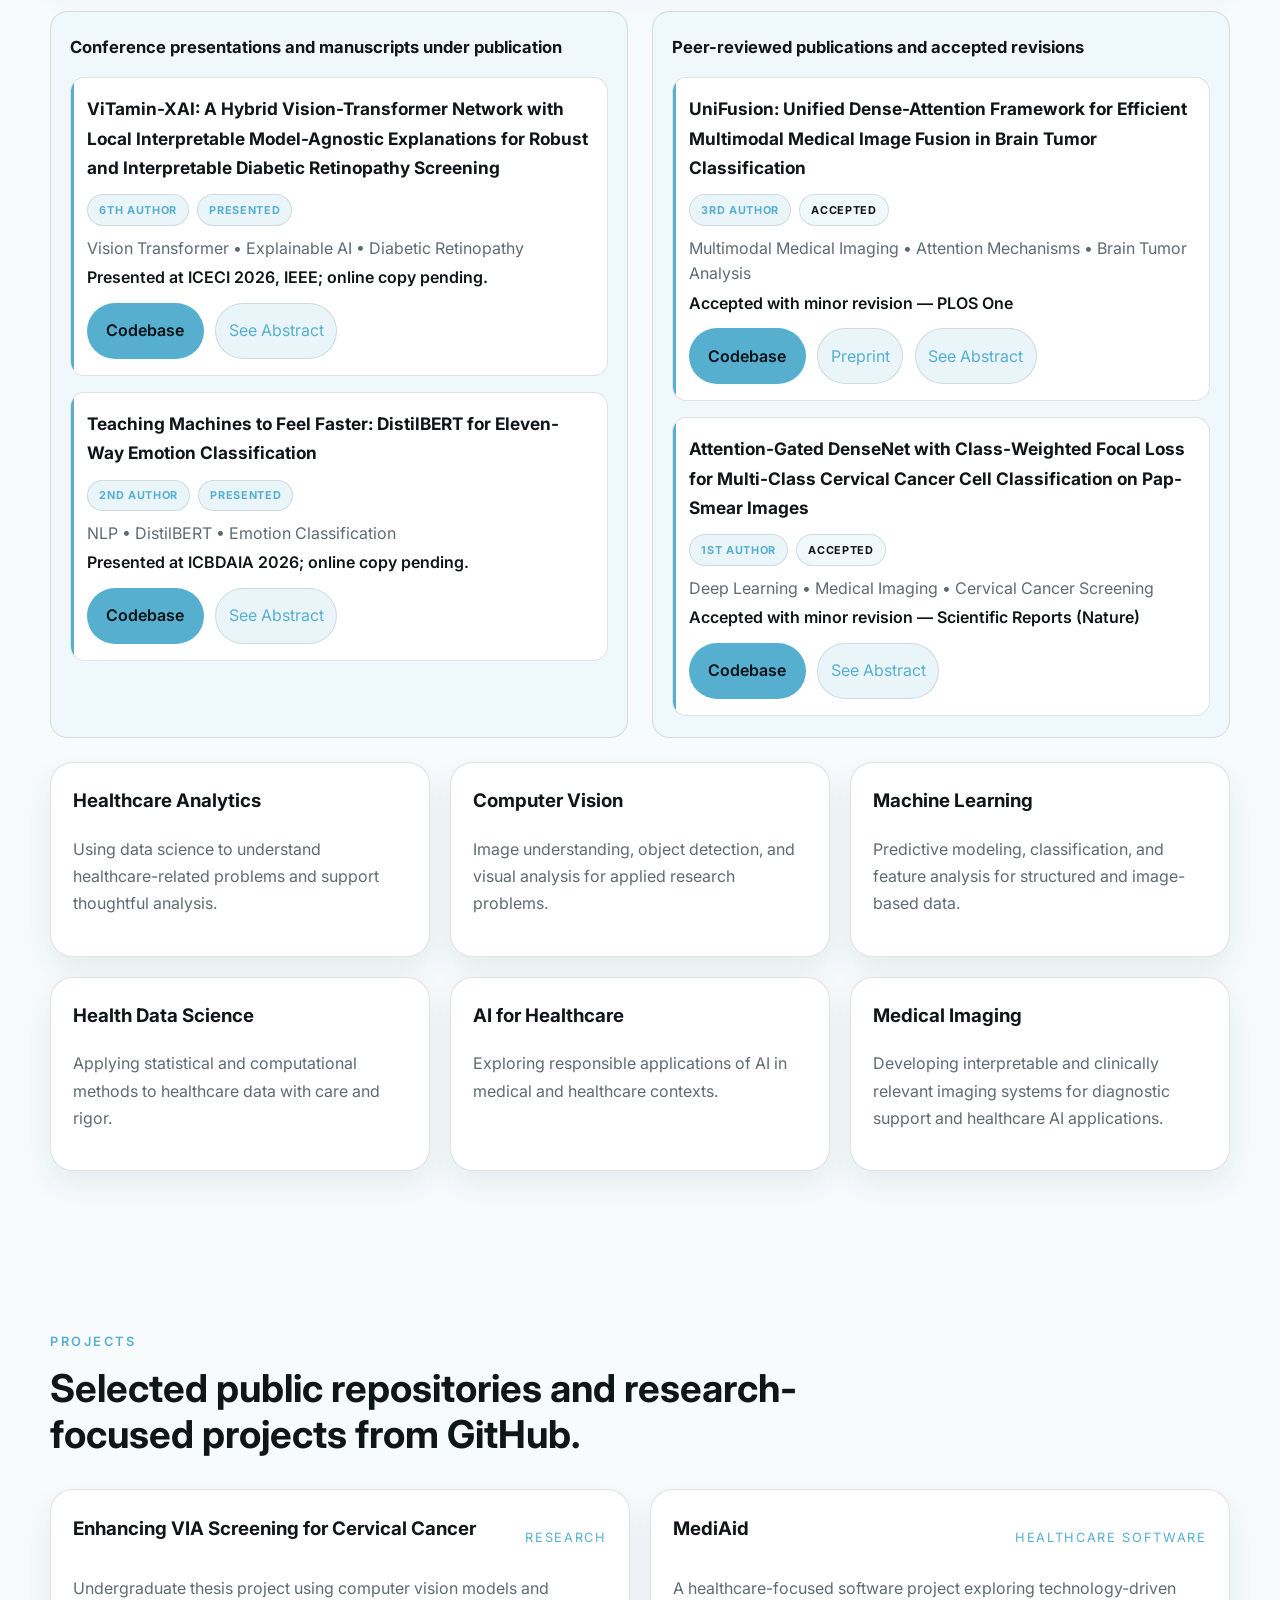
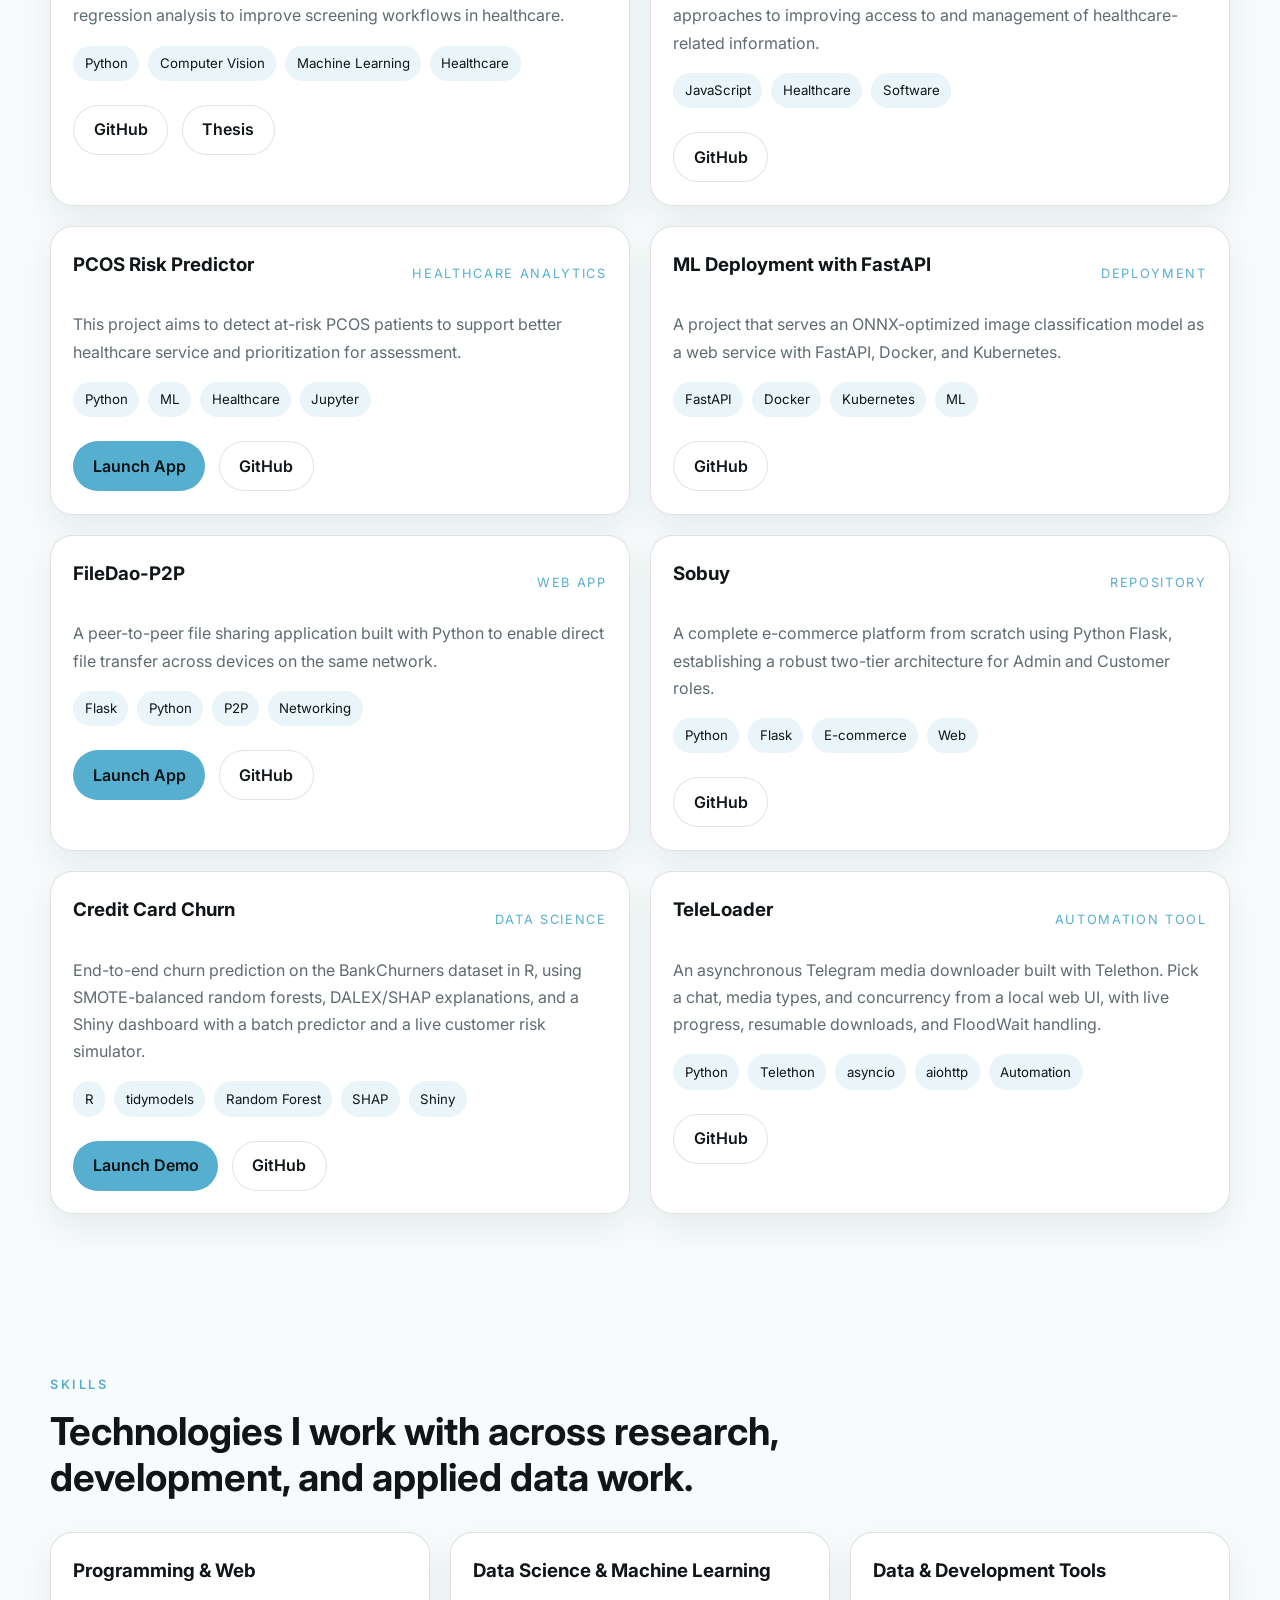
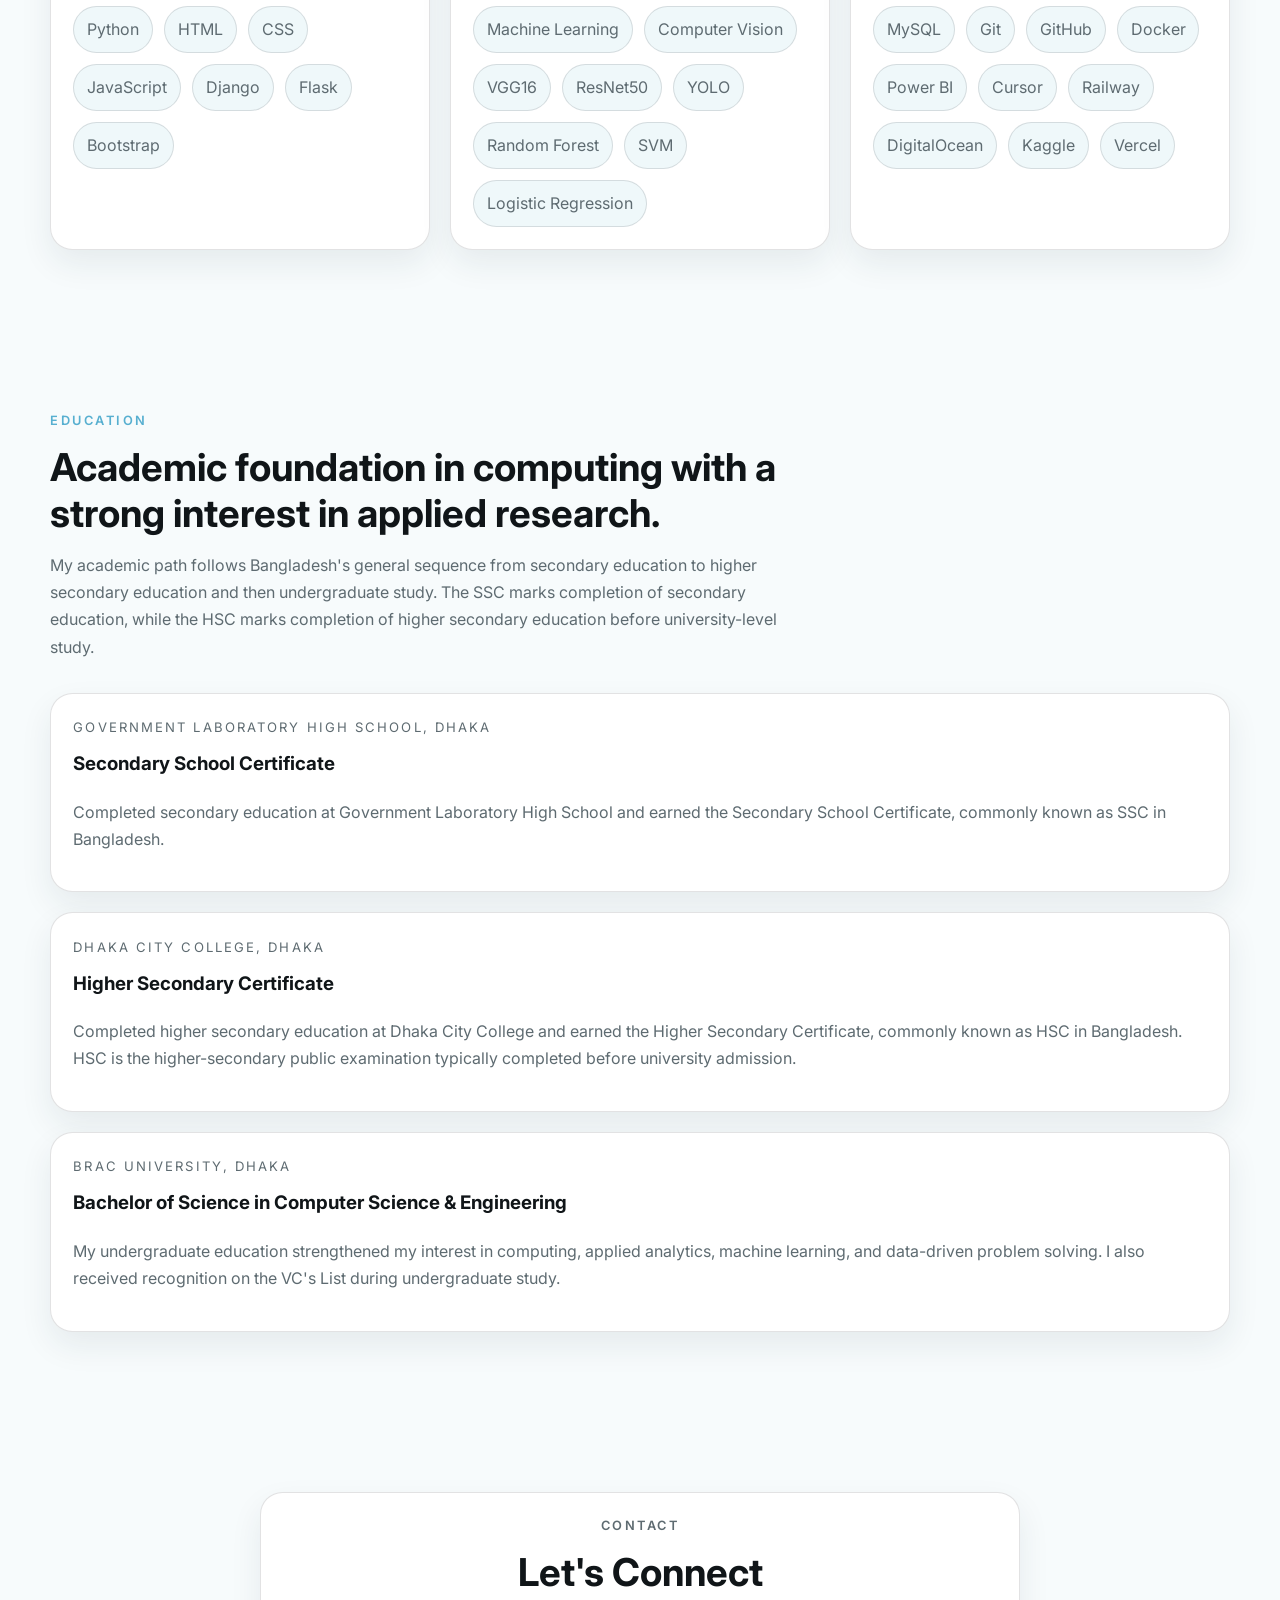
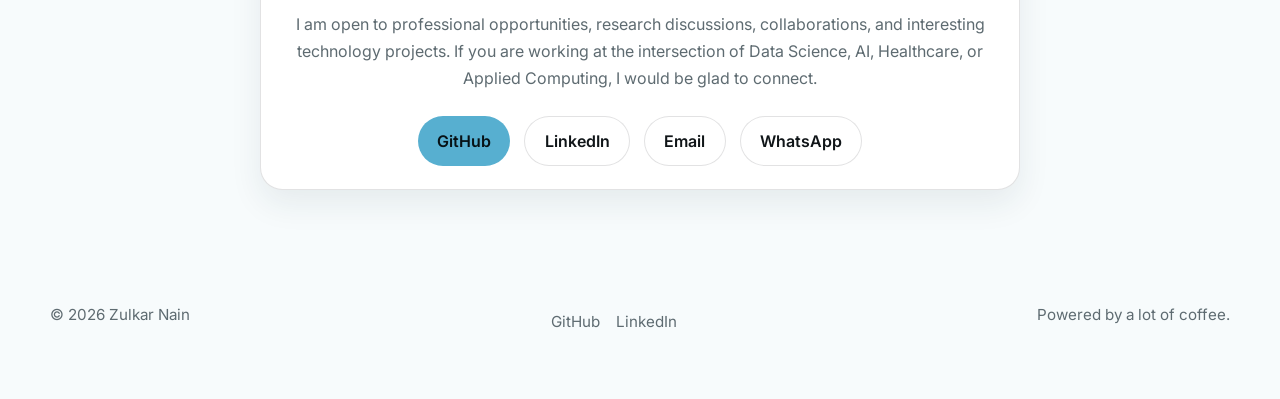
==== commit c88dc4be: "added more projects" ====
--- a/index.html
+++ b/index.html
@@ -443,10 +443,37 @@
                 <a class="button button--ghost" href="https://github.com/zulkar-nain/sobuy" target="_blank" rel="noreferrer">GitHub</a>
               </div>
             </article>
-          </div>
-        </section>
-
-        <section id="skills" class="section skills">
+            <article class="project-card fade-in">
+              <div class="project-card__top">
+                <h3>Credit Card Churn</h3>
+                <span>Data Science</span>
+              </div>
+              <p>End-to-end churn prediction on the BankChurners dataset in R, using SMOTE-balanced random forests, DALEX/SHAP explanations, and a Shiny dashboard with a batch predictor and a live customer risk simulator.</p>
+              <div class="project-card__tags">
+                <span>R</span><span>tidymodels</span><span>Random Forest</span><span>SHAP</span><span>Shiny</span>
+              </div>
+              <div class="project-card__actions">
+                <a class="button button--primary" href="https://zulkar-nain.github.io/cc-customer-churn-analysis/" target="_blank" rel="noreferrer">Launch Demo</a>
+                <a class="button button--ghost" href="https://github.com/zulkar-nain/cc-customer-churn-analysis" target="_blank" rel="noreferrer">GitHub</a>
+              </div>
+            </article>
+            <article class="project-card fade-in">
+              <div class="project-card__top">
+                <h3>TeleLoader</h3>
+                <span>Automation Tool</span>
+              </div>
+              <p>An asynchronous Telegram media downloader built with Telethon. Pick a chat, media types, and concurrency from a local web UI, with live progress, resumable downloads, and FloodWait handling.</p>
+              <div class="project-card__tags">
+                <span>Python</span><span>Telethon</span><span>asyncio</span><span>aiohttp</span><span>Automation</span>
+              </div>
+              <div class="project-card__actions">
+                <a class="button button--ghost" href="https://github.com/zulkar-nain/teleloader" target="_blank" rel="noreferrer">GitHub</a>
+              </div>
+            </article>
+          </div>
+        </section>
+
+        <section id="skills"  class="section skills">
           <div class="section-heading fade-in">
             <p class="eyebrow">Skills</p>
             <h2>Technologies I work with across research, development, and applied data work.</h2>
